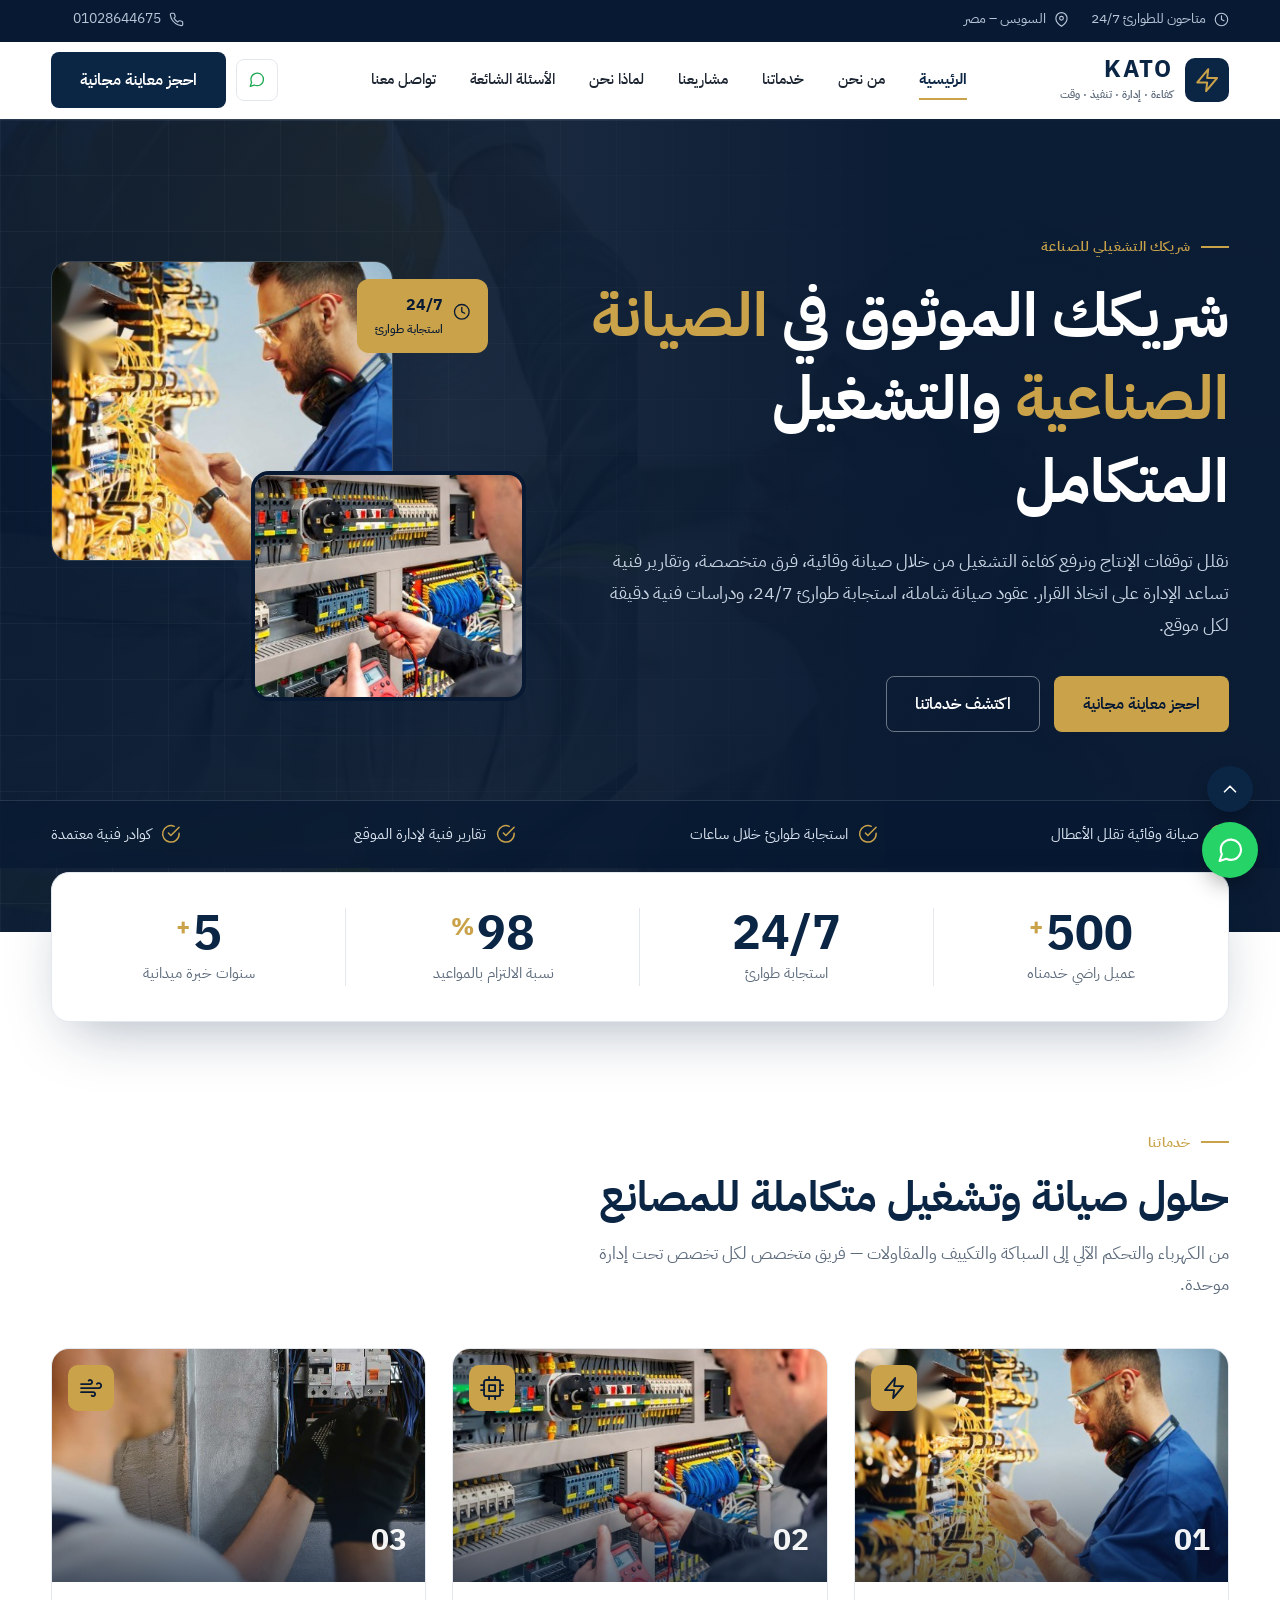
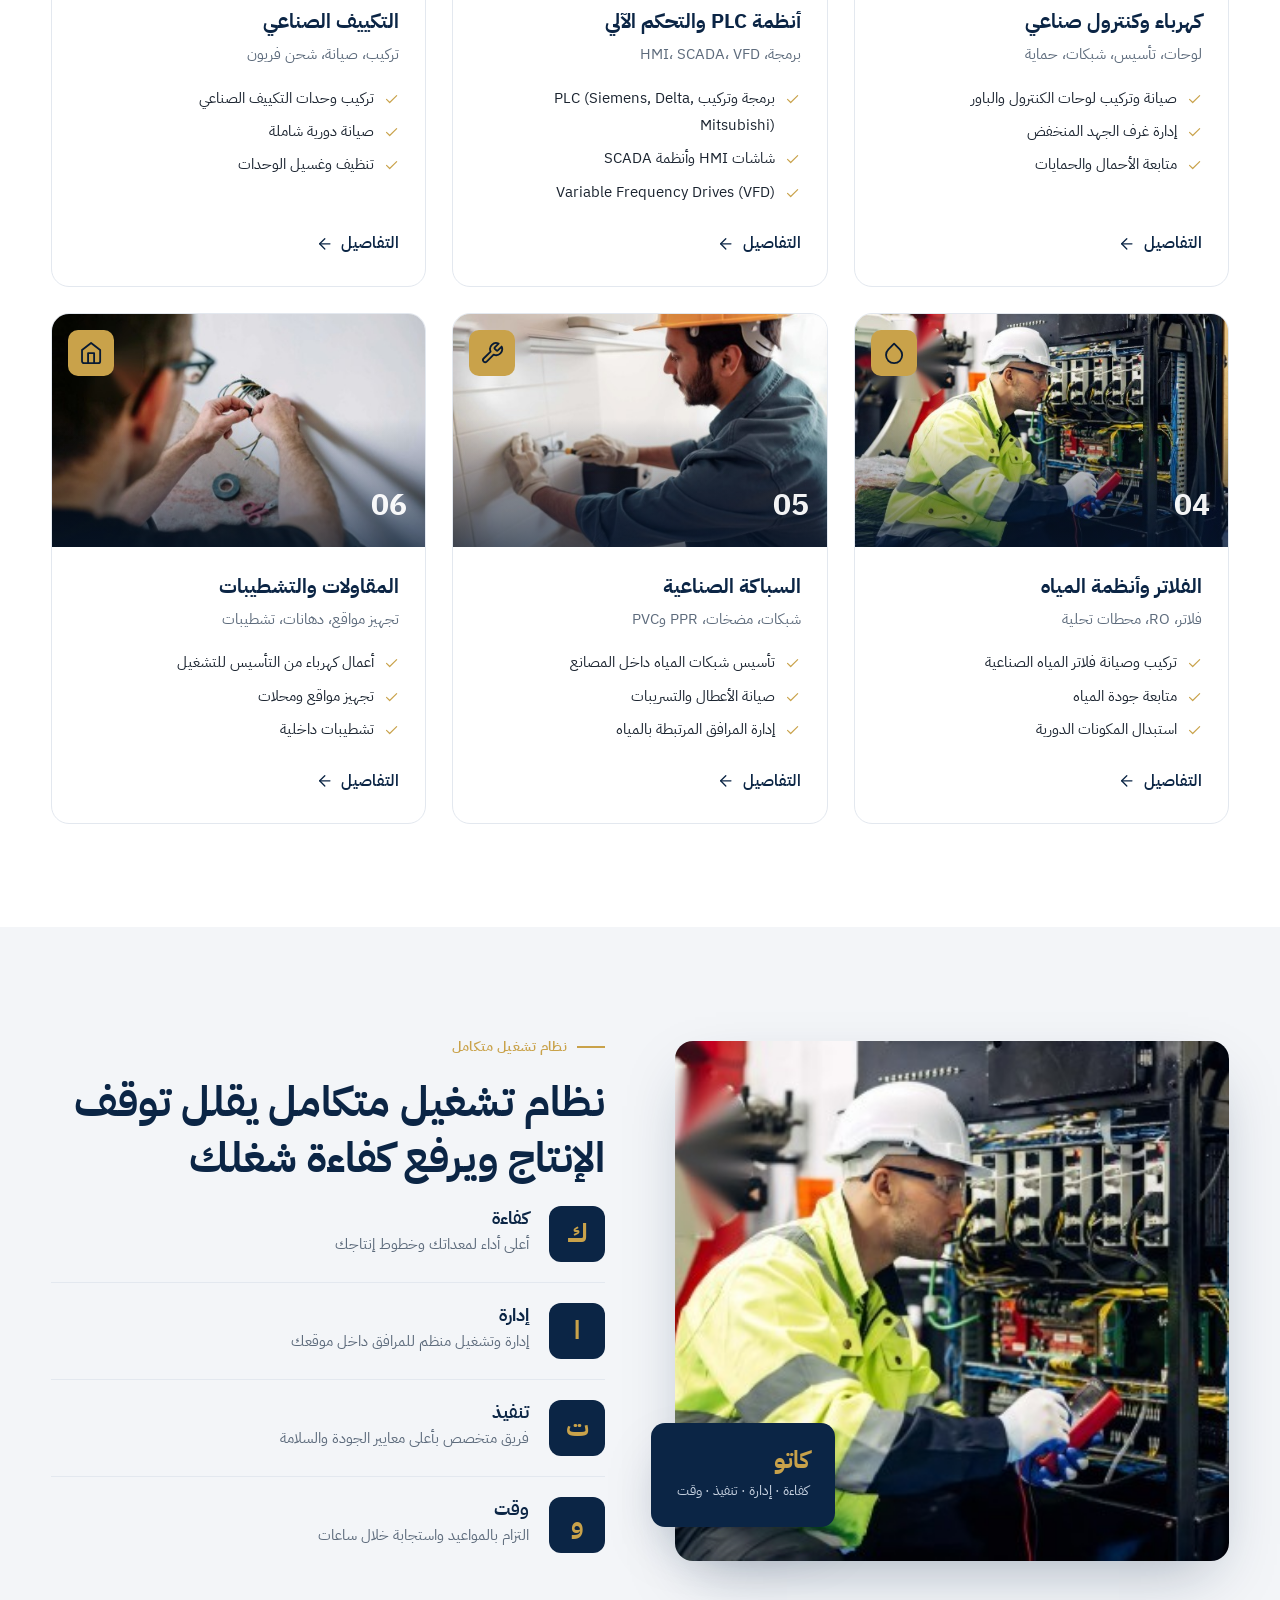
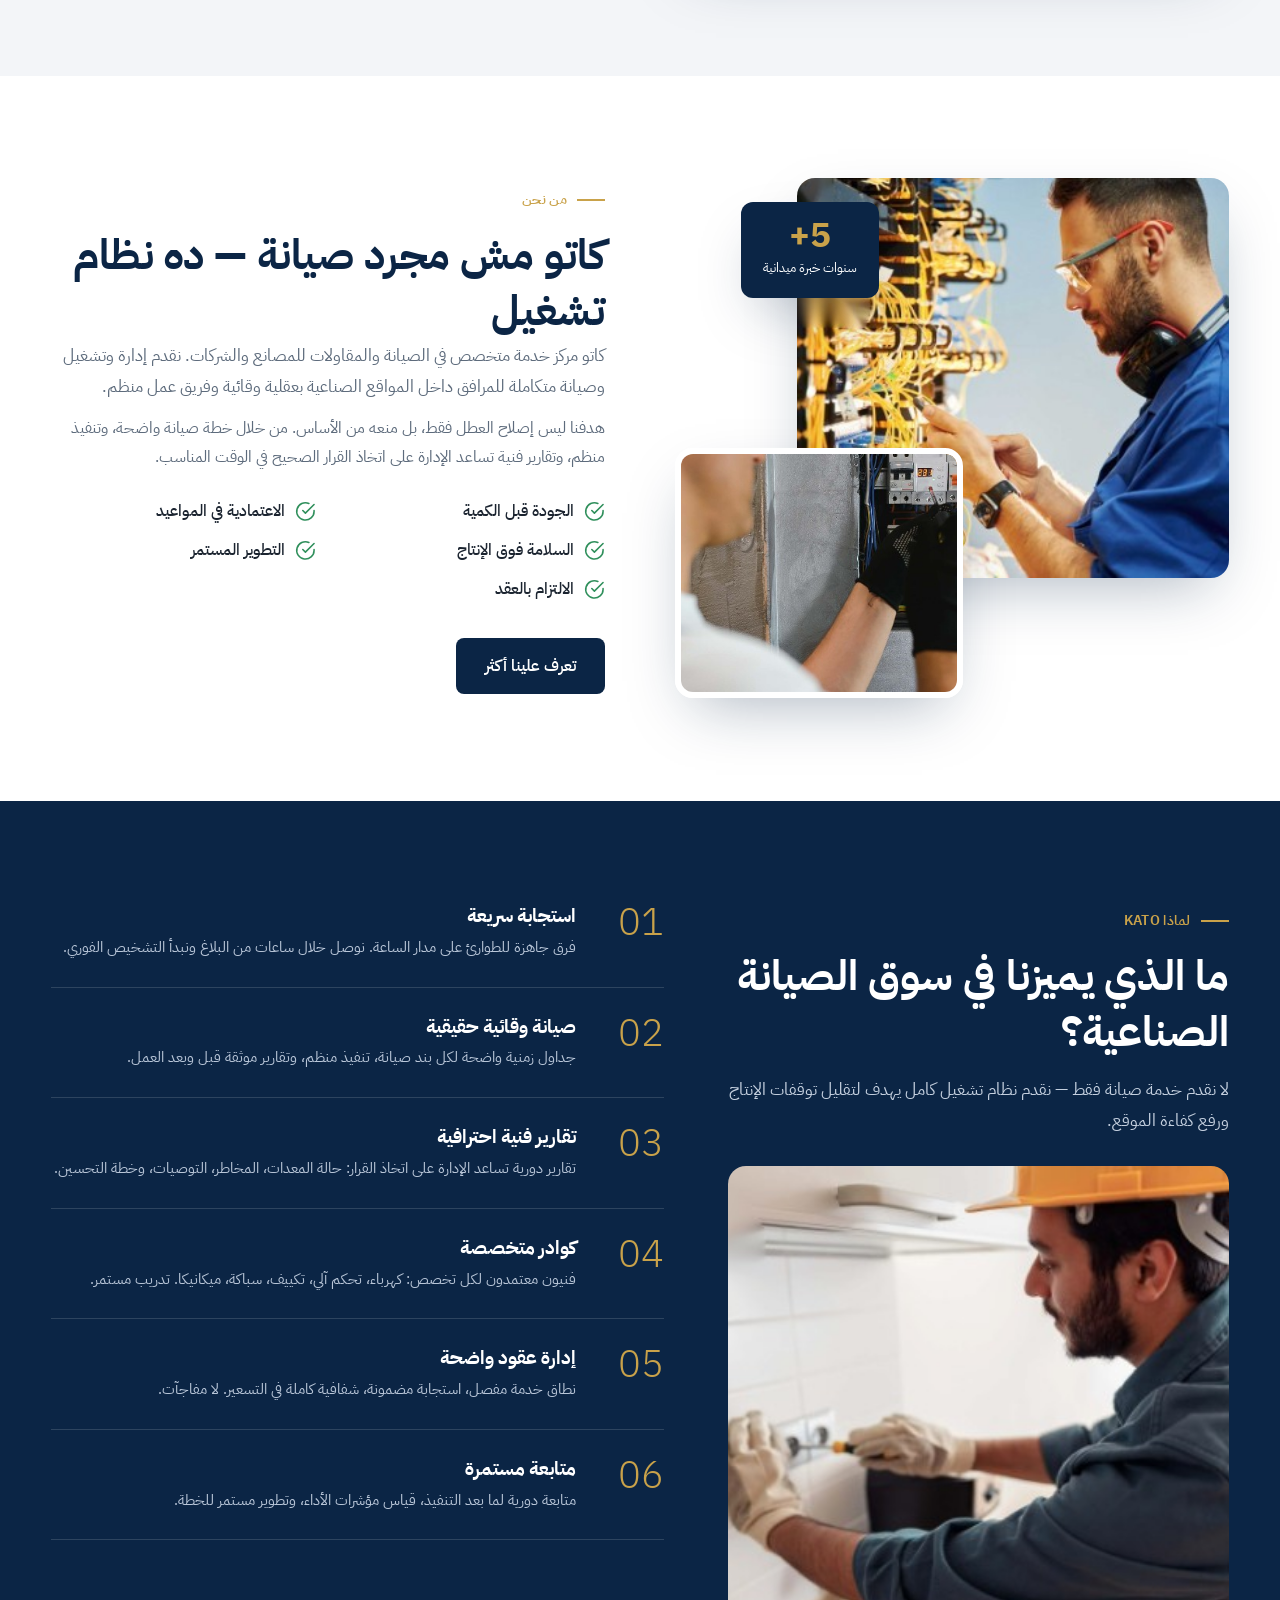
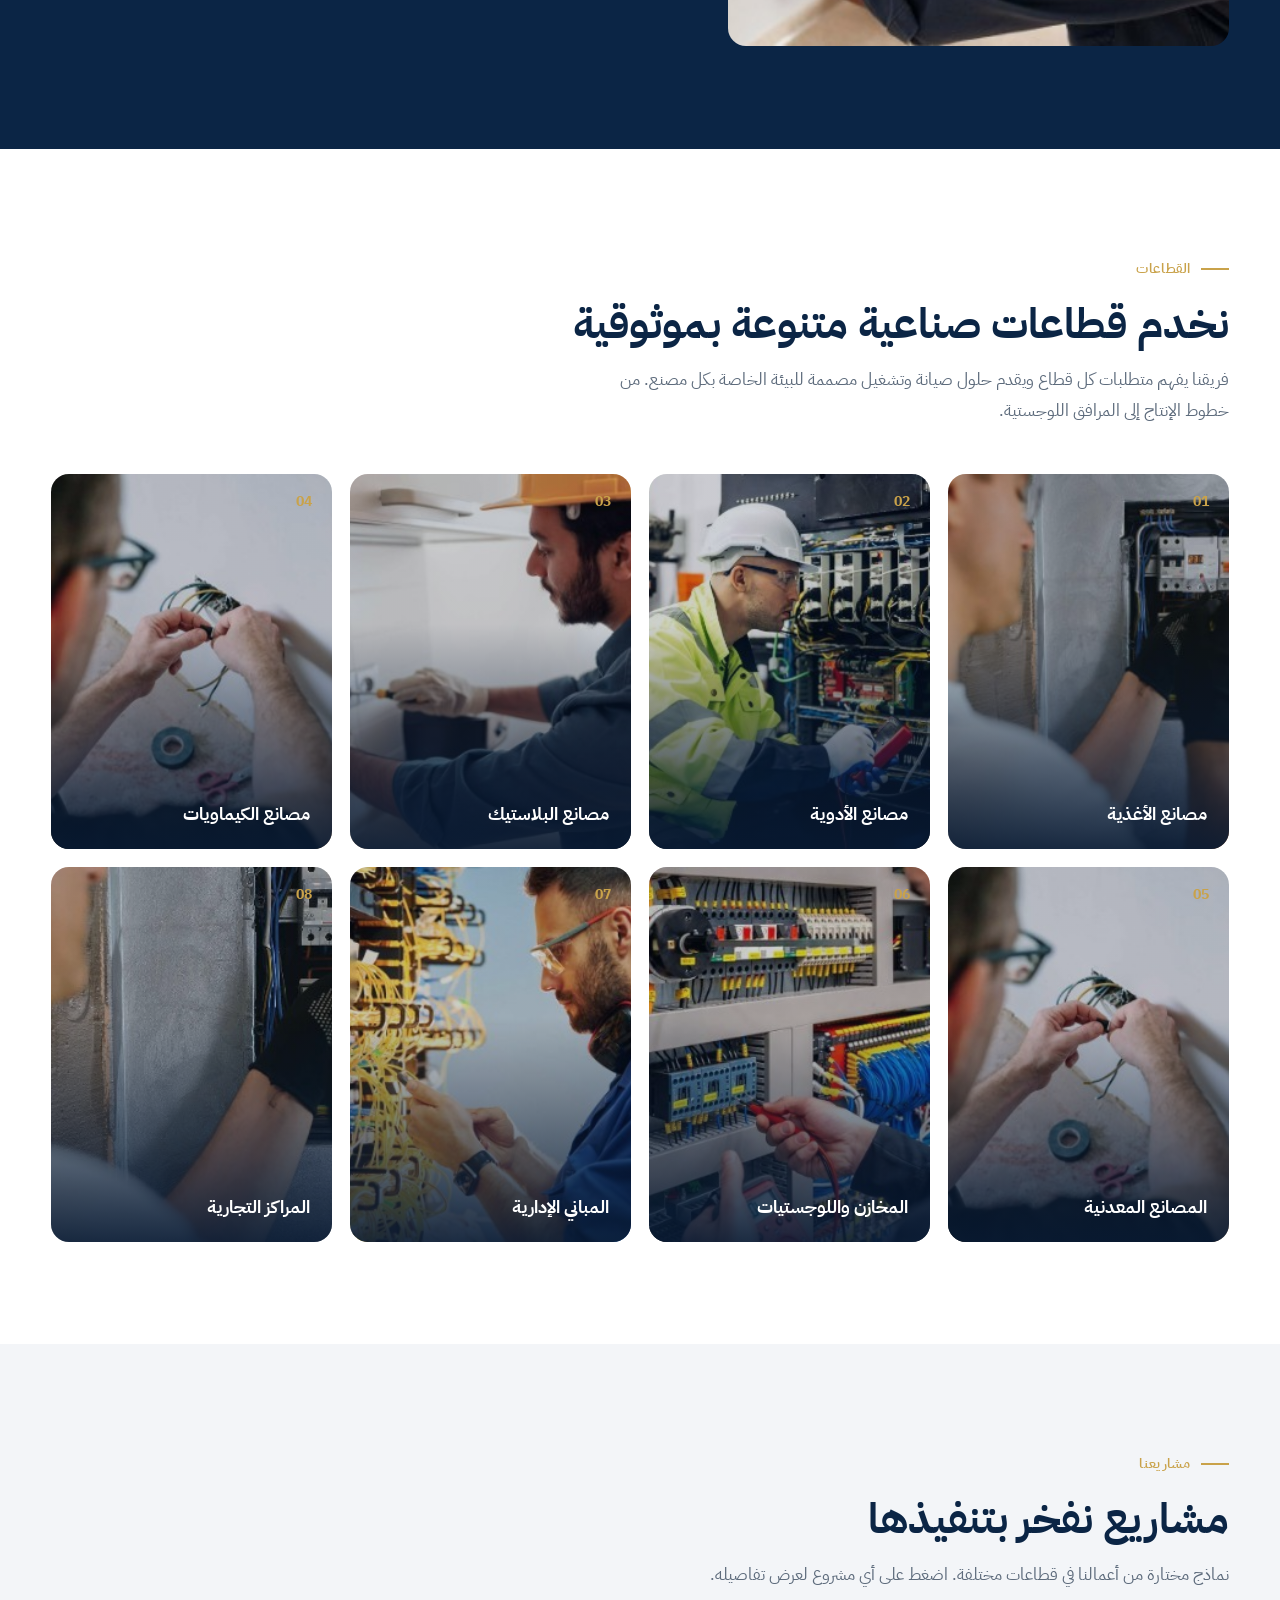
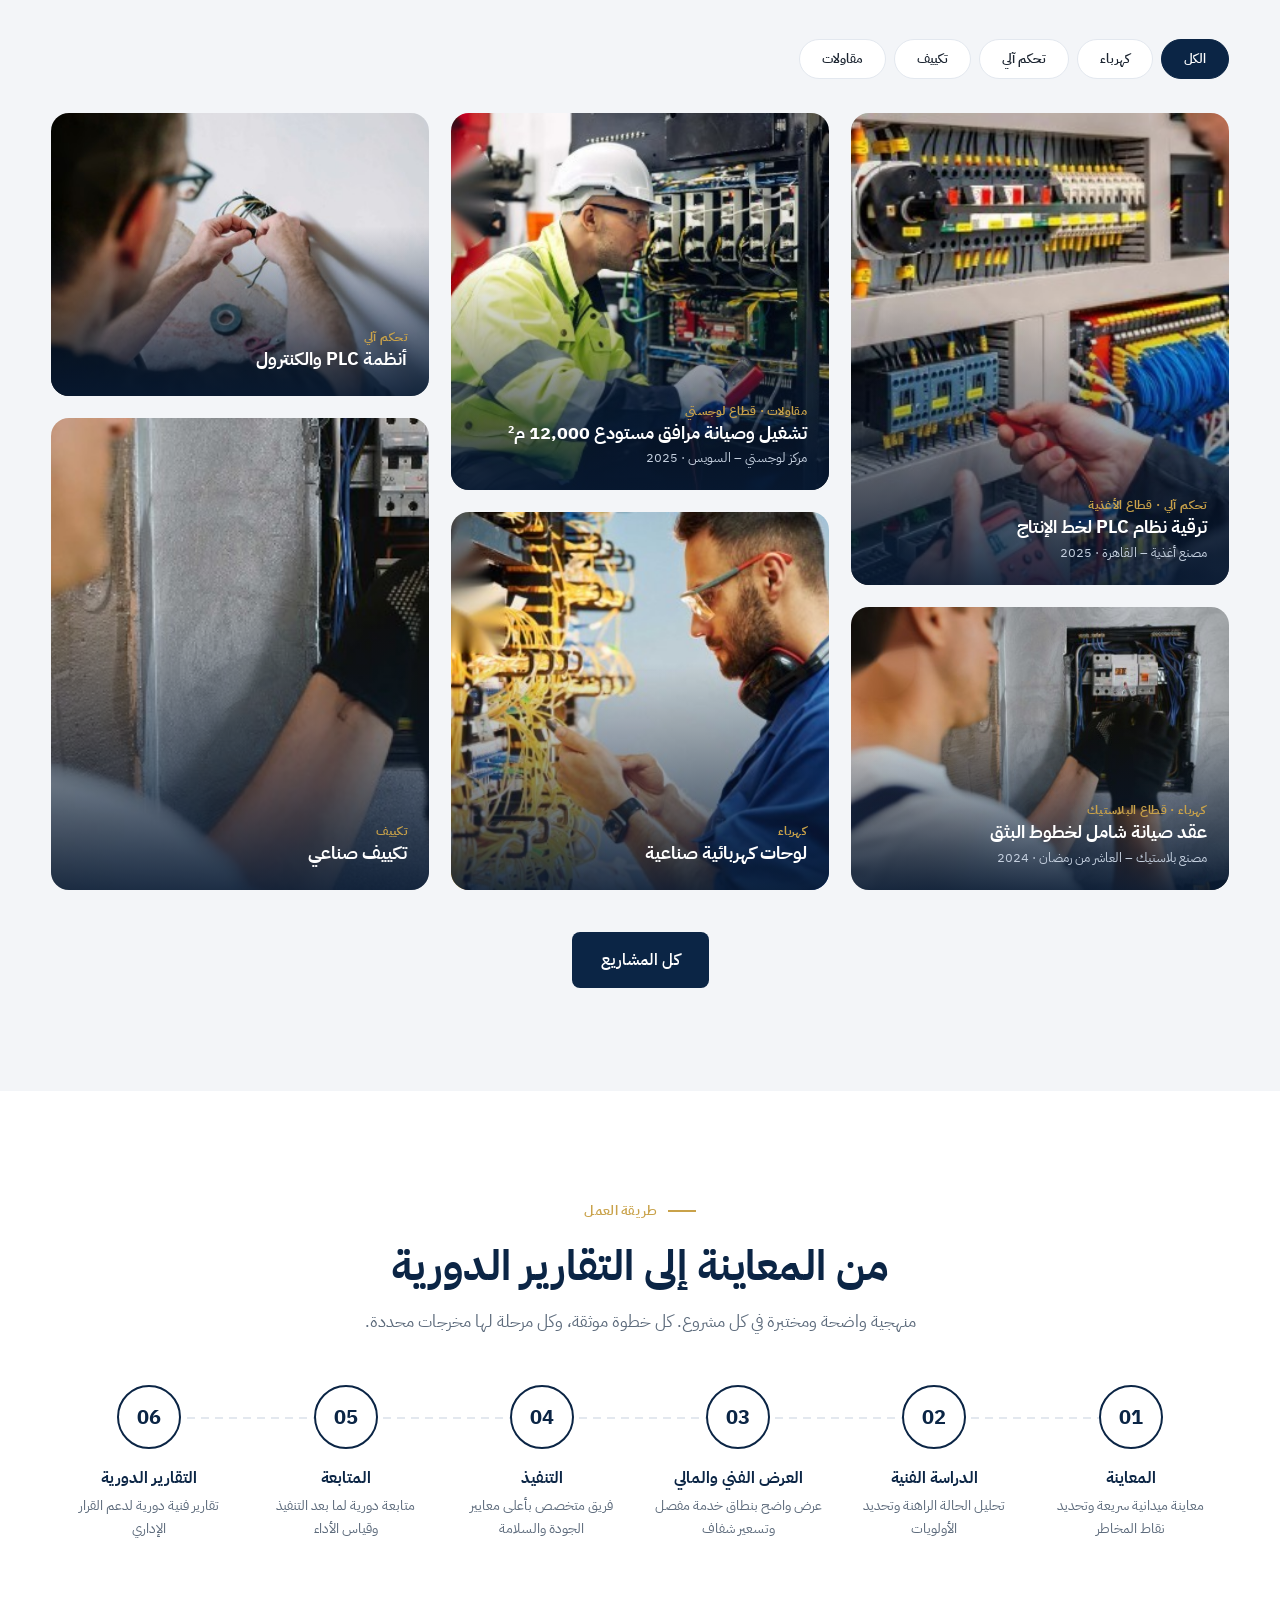
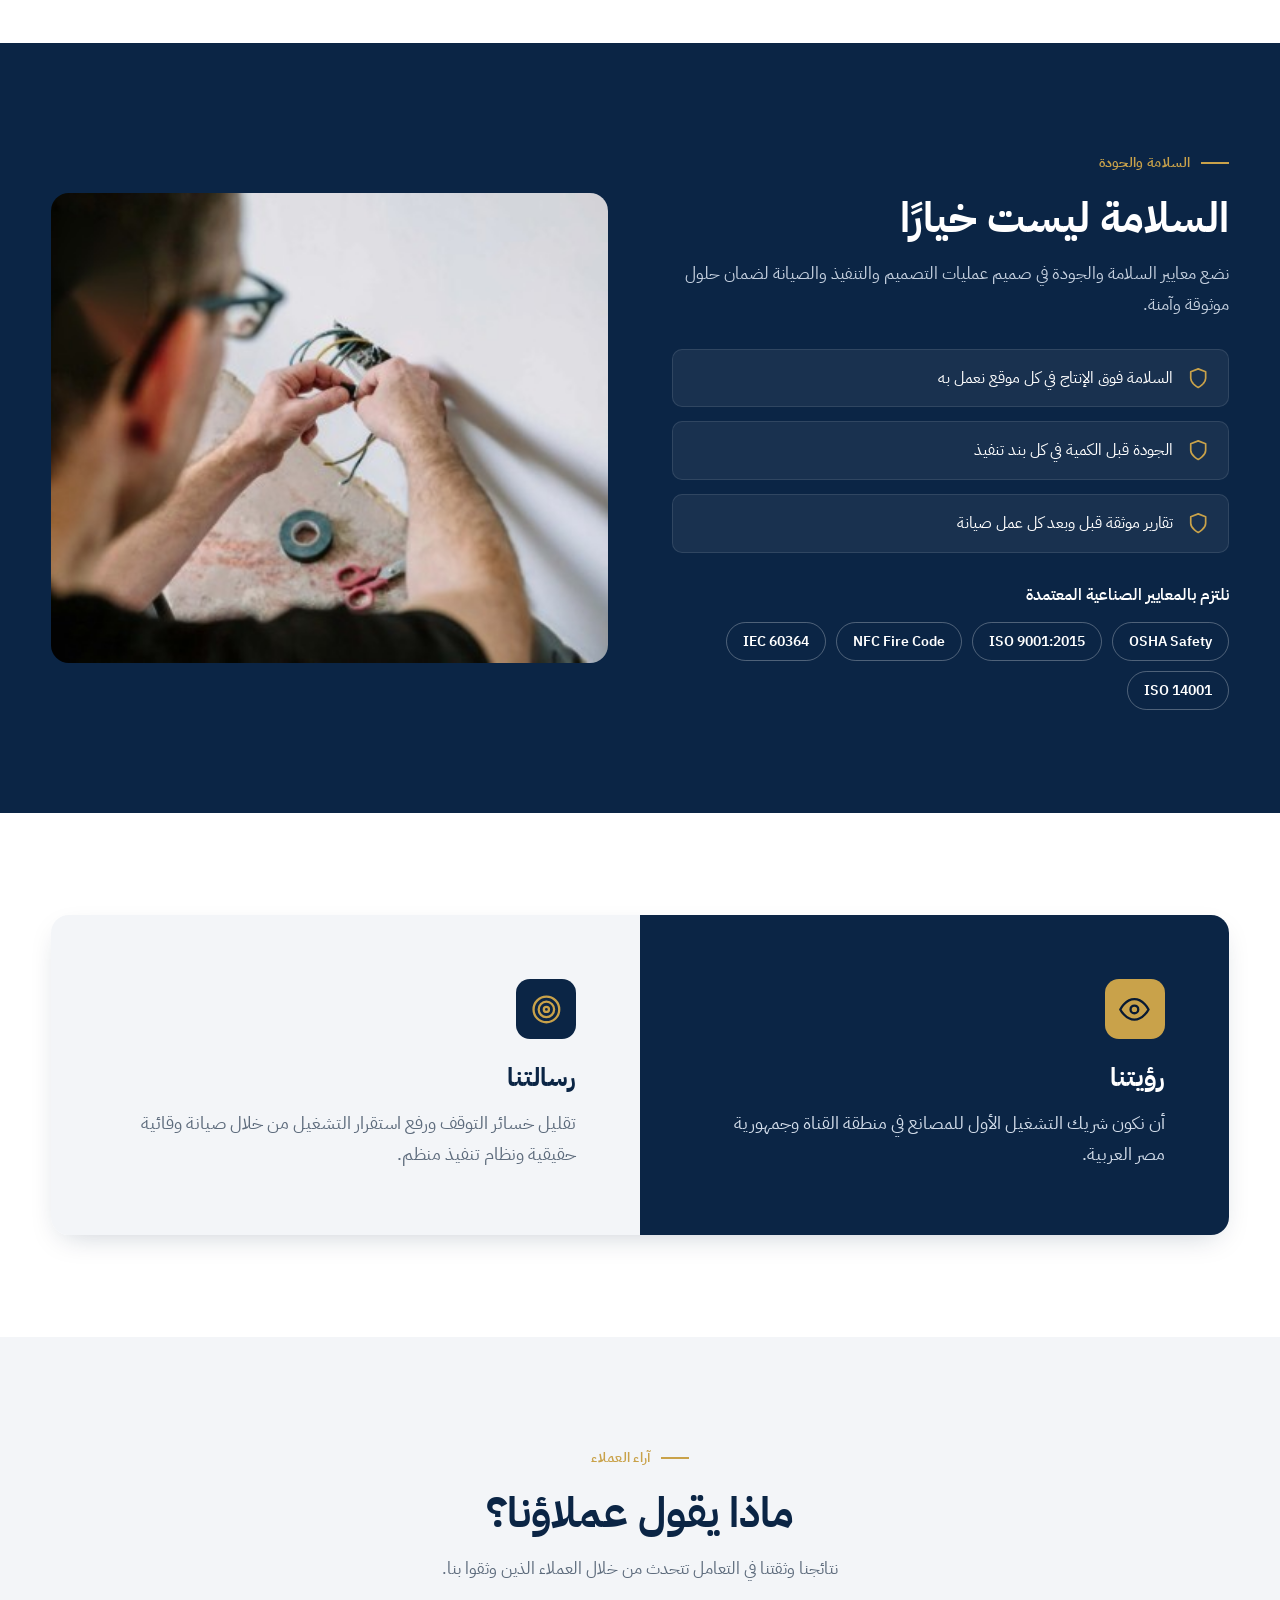
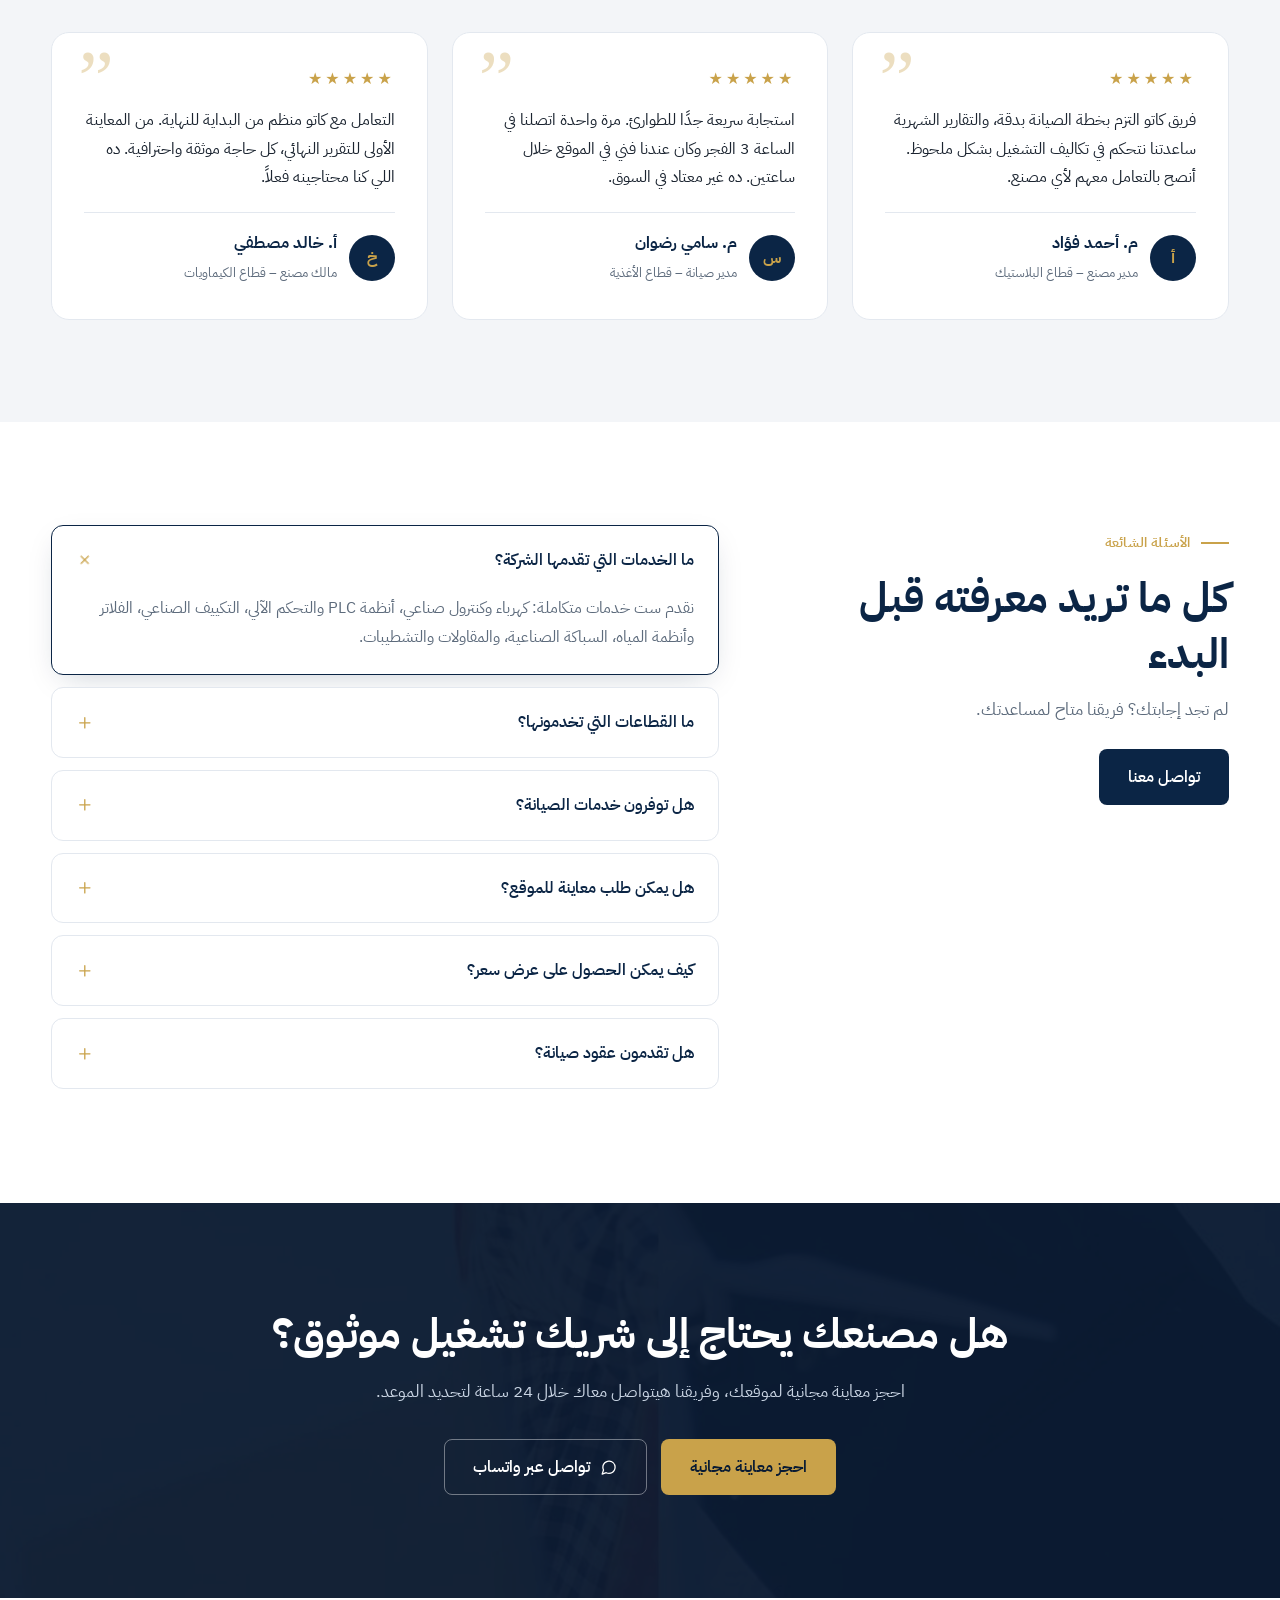
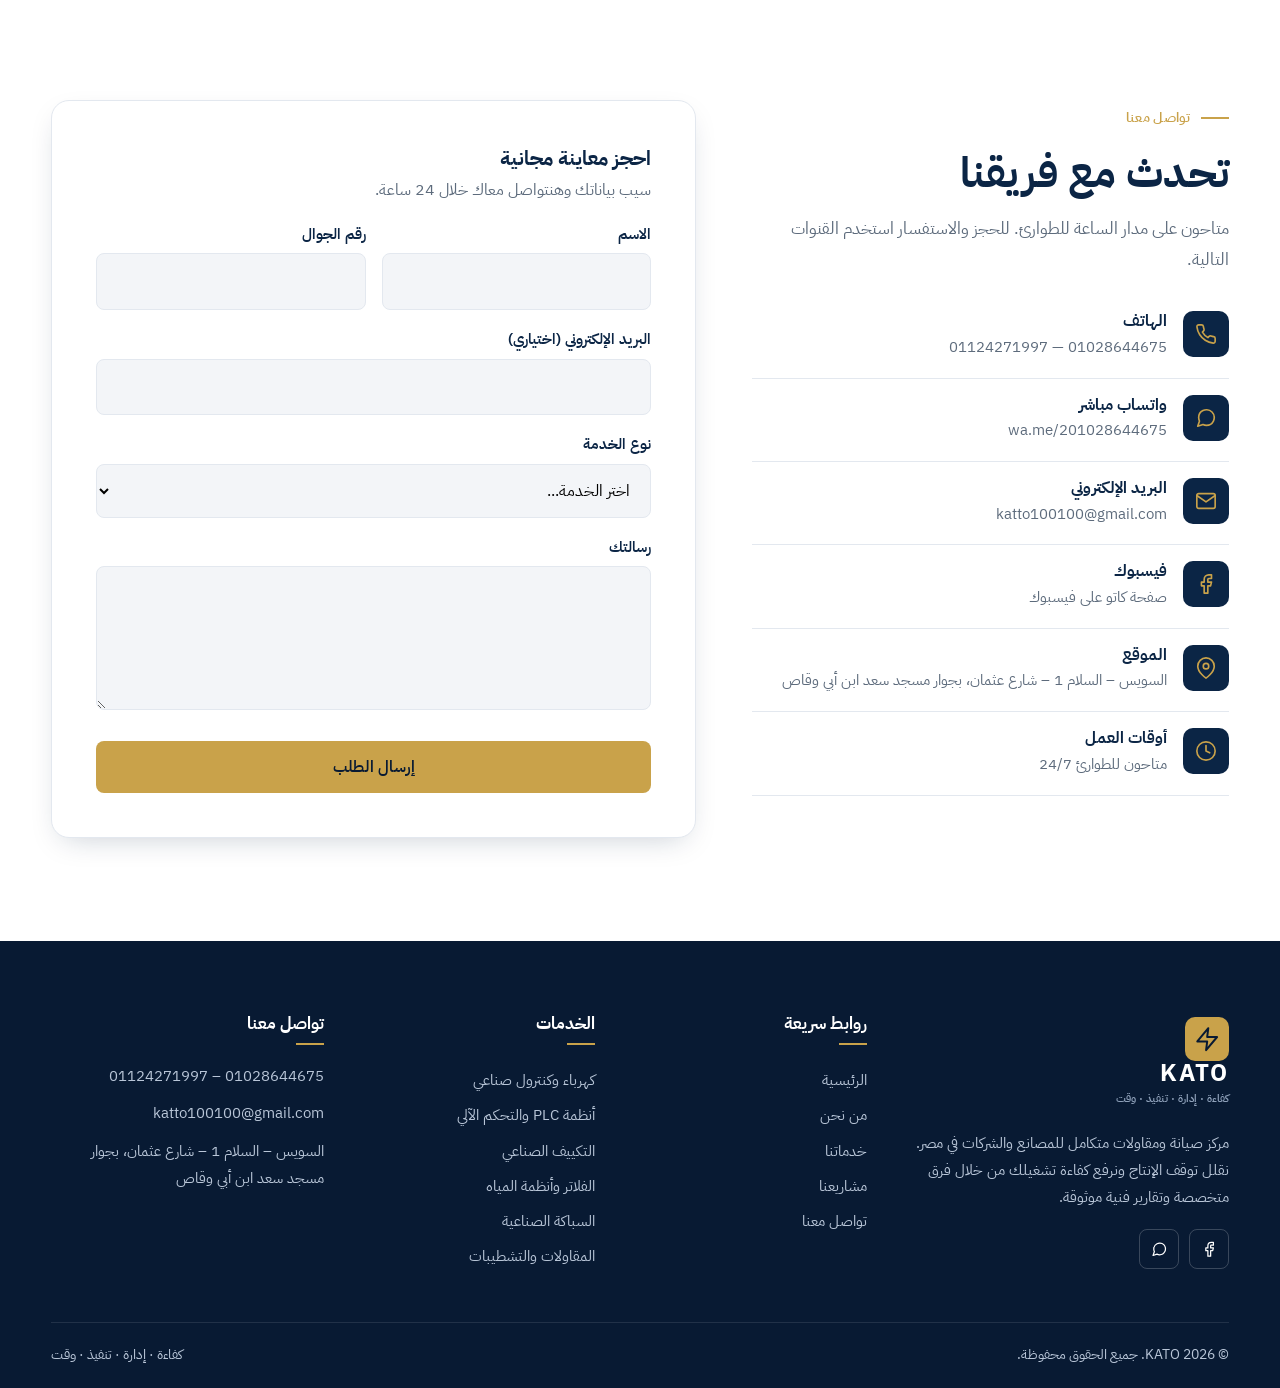
==== index.html @ 9196565a "Add files via upload" ====
<!DOCTYPE html>
<html lang="ar" dir="rtl">
<head>
<meta charset="UTF-8"><meta name="viewport" content="width=device-width,initial-scale=1">
<title>KATO – كاتو | الصيانة الصناعية والتشغيل المتكامل للمصانع في مصر</title>
<meta name="description" content="KATO – شريكك الموثوق في الصيانة الصناعية والتشغيل المتكامل للمصانع والشركات. صيانة وقائية، استجابة طوارئ 24/7، وتقارير فنية. السويس – مصر.">
<meta name="theme-color" content="#0b2545">
<meta property="og:title" content="KATO – كاتو | الصيانة الصناعية والتشغيل المتكامل للمصانع في مصر"><meta property="og:description" content="KATO – شريكك الموثوق في الصيانة الصناعية والتشغيل المتكامل للمصانع والشركات. صيانة وقائية، استجابة طوارئ 24/7، وتقارير فنية. السويس – مصر."><meta property="og:type" content="website"><meta property="og:locale" content="ar_AR">
<link rel="preconnect" href="https://fonts.googleapis.com"><link rel="preconnect" href="https://fonts.gstatic.com" crossorigin>
<link href="https://fonts.googleapis.com/css2?family=IBM+Plex+Sans+Arabic:wght@300;400;500;600;700&display=swap" rel="stylesheet">
<link rel="stylesheet" href="css/style.css">
<script type="application/ld+json">{"@context":"https://schema.org","@type":"LocalBusiness","name":"KATO – كاتو","description":"مركز صيانة ومقاولات متكامل للمصانع والشركات في مصر","telephone":"+20 1028644675","email":"katto100100@gmail.com","address":{"@type":"PostalAddress","addressLocality":"السويس","addressCountry":"EG","streetAddress":"السلام 1 – شارع عثمان"},"openingHours":"Mo-Su 00:00-23:59","sameAs":["https://www.facebook.com/profile.php?id=61578658141960"]}</script>
</head>
<body data-page="home">
<a class="skip" href="#main">تخطي إلى المحتوى</a>
<div id="site-header"></div>
<main id="main">
<section class="hero" aria-labelledby="h1">
 <div class="container">
  <div>
   <span class="eyebrow">شريكك التشغيلي للصناعة</span>
   <h1 id="h1">شريكك الموثوق في <em>الصيانة الصناعية</em> والتشغيل المتكامل</h1>
   <p class="lead">نقلل توقفات الإنتاج ونرفع كفاءة التشغيل من خلال صيانة وقائية، فرق متخصصة، وتقارير فنية تساعد الإدارة على اتخاذ القرار. عقود صيانة شاملة، استجابة طوارئ 24/7، ودراسات فنية دقيقة لكل موقع.</p>
   <div class="cta"><a class="btn btn-gold" href="contact.html">احجز معاينة مجانية</a><a class="btn btn-ghost" href="services.html">اكتشف خدماتنا</a></div>
  </div>
  <div class="hero-media" aria-hidden="true"><img class="a" src="assets/images/p-electrical.jpg" alt=""><img class="b" src="assets/images/p-cctv.jpg" alt=""><div class="hero-badge"><span data-ic="clock"></span><span>24/7<small>استجابة طوارئ</small></span></div></div>
 </div>
 <div class="trustbar"><div class="container"><ul><li data-ic="cc">صيانة وقائية تقلل الأعطال</li><li data-ic="cc">استجابة طوارئ خلال ساعات</li><li data-ic="cc">تقارير فنية لإدارة الموقع</li><li data-ic="cc">كوادر فنية معتمدة</li></ul></div></div>
</section>
<div data-render="stats"></div>
<div data-render="services"></div>
<div data-render="featured"></div>
<div data-render="about"></div>
<div data-render="why"></div>
<div data-render="industries"></div>
<div data-render="projects" data-limit="6"></div>
<div data-render="process"></div>
<div data-render="safety"></div>
<div data-render="vision"></div>
<div data-render="testimonials"></div>
<div data-render="faq"></div>
<div data-render="cta"></div>
<div data-render="contact"></div>
</main>
<div id="site-footer"></div>
<script src="js/main.js" defer></script>
</body>
</html>
---- css/style.css ----
/* ===== KATO Premium — design tokens ===== */
:root{--navy:#0b2545;--navy-2:#13315c;--navy-3:#081a33;--ink:#1b2430;--mut:#5d6b7c;--line:#e3e8ef;--soft:#f3f5f8;--white:#fff;--gold:#c9a24a;--ok:#2f8f5b;
--r:10px;--r-lg:18px;--sh:0 10px 30px -12px rgba(11,37,69,.25);--sh-lg:0 24px 60px -20px rgba(11,37,69,.35);--w:1240px;--hh:76px;
--f:'IBM Plex Sans Arabic','Tajawal',system-ui,sans-serif}
*,*::before,*::after{box-sizing:border-box;margin:0;padding:0}
html{scroll-behavior:smooth;scroll-padding-top:calc(var(--hh) + 16px)}
body{font-family:var(--f);color:var(--ink);background:var(--white);line-height:1.8;font-size:16px;-webkit-font-smoothing:antialiased;overflow-x:hidden}
img{max-width:100%;display:block}a{color:inherit;text-decoration:none}ul,ol{list-style:none}button{font-family:inherit;cursor:pointer}
:focus-visible{outline:3px solid var(--gold);outline-offset:3px}
.skip{position:absolute;inset-inline-start:12px;top:-60px;background:var(--navy);color:#fff;padding:8px 16px;border-radius:8px;z-index:200}.skip:focus{top:12px}
svg.i{width:1.1em;height:1.1em;fill:none;stroke:currentColor;stroke-width:1.8;stroke-linecap:round;stroke-linejoin:round;flex:none}
.container{width:min(var(--w),92%);margin-inline:auto}.section{padding:clamp(64px,8vw,110px) 0}.section.soft{background:var(--soft)}.section.dark{background:var(--navy);color:#fff}
h1,h2,h3,h4{line-height:1.35;font-weight:700;color:var(--navy)}.dark h1,.dark h2,.dark h3,.dark h4{color:#fff}
h2{font-size:clamp(1.7rem,3.4vw,2.6rem)}h3{font-size:1.25rem}
.eyebrow{display:inline-flex;align-items:center;gap:10px;font-size:.9rem;font-weight:600;color:var(--gold);margin-bottom:14px;letter-spacing:.3px}.eyebrow::before{content:"";width:28px;height:2px;background:var(--gold)}
.lead{color:var(--mut);font-size:1.08rem;max-width:640px}.dark .lead{color:#c5d0df}
.sec-head{display:flex;justify-content:space-between;align-items:flex-end;gap:30px;margin-bottom:48px;flex-wrap:wrap}.sec-head .lead{margin-top:12px}.sec-head.center{flex-direction:column;align-items:center;text-align:center}
/* buttons */
.btn{display:inline-flex;align-items:center;justify-content:center;gap:10px;padding:13px 28px;border-radius:8px;font-weight:600;font-size:.98rem;border:1.5px solid transparent;transition:.3s;white-space:nowrap}
.btn-gold{background:var(--gold);color:var(--navy-3)}.btn-gold:hover{background:#d7b25c;transform:translateY(-2px);box-shadow:0 10px 24px -10px rgba(201,162,74,.8)}
.btn-navy{background:var(--navy);color:#fff}.btn-navy:hover{background:var(--navy-2);transform:translateY(-2px)}
.btn-ghost{border-color:rgba(255,255,255,.4);color:#fff}.btn-ghost:hover{background:#fff;color:var(--navy)}
.btn-line{border-color:var(--line);color:var(--navy)}.btn-line:hover{border-color:var(--navy);background:var(--navy);color:#fff}
.link{display:inline-flex;align-items:center;gap:8px;font-weight:600;color:var(--navy);transition:.3s}.link:hover{gap:14px;color:var(--gold)}
/* header */
.topstrip{background:var(--navy-3);color:#b9c6d8;font-size:.85rem}.topstrip .container{display:flex;justify-content:space-between;gap:16px;padding-block:7px;flex-wrap:wrap}.topstrip span{display:inline-flex;gap:8px;align-items:center;margin-inline-end:22px}
.header{position:sticky;top:0;z-index:100;background:rgba(255,255,255,.96);backdrop-filter:blur(8px);border-bottom:1px solid transparent;transition:.35s}.header .container{display:flex;align-items:center;justify-content:space-between;height:var(--hh);transition:.35s}
.header.scrolled{box-shadow:0 8px 30px -12px rgba(11,37,69,.28);border-color:var(--line)}.header.scrolled .container{height:62px}
.logo{display:flex;align-items:center;gap:12px}.logo .mk{width:44px;height:44px;border-radius:10px;background:var(--navy);color:var(--gold);display:grid;place-items:center;font-size:24px}.logo b{display:block;font-size:1.5rem;letter-spacing:2px;color:var(--navy);line-height:1}.logo small{display:block;font-size:.66rem;color:var(--mut);font-weight:600;margin-top:4px}
.nav{display:flex;gap:6px}.nav a{padding:8px 14px;border-radius:8px;font-weight:500;font-size:.95rem;color:var(--ink);position:relative;transition:.25s}.nav a:hover{color:var(--navy);background:var(--soft)}.nav a.active{color:var(--navy);font-weight:700}.nav a.active::after{content:"";position:absolute;inset-inline:14px;bottom:2px;height:2px;background:var(--gold)}
.hact{display:flex;gap:10px;align-items:center}.wa-btn{width:42px;height:42px;border-radius:8px;border:1.5px solid var(--line);display:grid;place-items:center;color:#1da851;transition:.3s}.wa-btn:hover{background:#25d366;color:#fff;border-color:#25d366}
.burger{display:none;width:44px;height:44px;border:1.5px solid var(--line);border-radius:8px;background:none;color:var(--navy);font-size:22px}
/* hero */
.hero{position:relative;background:var(--navy-3) url(../assets/images/banner1.jpg) center/cover;color:#fff;overflow:hidden}
.hero::before{content:"";position:absolute;inset:0;background:linear-gradient(270deg,rgba(8,26,51,.97) 30%,rgba(8,26,51,.78) 65%,rgba(8,26,51,.9));}
.hero::after{content:"";position:absolute;inset:0;background-image:linear-gradient(rgba(255,255,255,.04) 1px,transparent 1px),linear-gradient(90deg,rgba(255,255,255,.04) 1px,transparent 1px);background-size:56px 56px;mask:linear-gradient(90deg,#000,transparent 80%);-webkit-mask:linear-gradient(90deg,#000,transparent 80%)}
.hero>.container{position:relative;z-index:2;display:grid;grid-template-columns:1.15fr .85fr;gap:60px;align-items:center;padding-block:clamp(70px,9vw,110px) 200px}
.hero h1{color:#fff;font-size:clamp(2.1rem,4.8vw,3.9rem);font-weight:700;margin-bottom:22px}.hero h1 em{font-style:normal;color:var(--gold)}
.hero p.lead{color:#c9d4e3;margin-bottom:34px;font-size:1.12rem}.hero .cta{display:flex;gap:14px;flex-wrap:wrap}
.hero-media{position:relative;height:440px}.hero-media img{position:absolute;border-radius:var(--r-lg);object-fit:cover;box-shadow:var(--sh-lg);border:1px solid rgba(255,255,255,.15)}
.hero-media .a{width:72%;height:300px;inset-inline-end:0;top:0}.hero-media .b{width:58%;height:230px;inset-inline-start:0;bottom:0;border:4px solid var(--navy-3)}
.hero-badge{position:absolute;inset-inline-start:8%;top:18px;background:var(--gold);color:var(--navy-3);border-radius:12px;padding:12px 18px;font-weight:700;display:flex;gap:10px;align-items:center;box-shadow:var(--sh-lg);z-index:3}.hero-badge small{display:block;font-weight:500;font-size:.75rem}
.trustbar{position:absolute;inset-inline:0;bottom:64px;z-index:3;border-top:1px solid rgba(255,255,255,.12);background:rgba(8,26,51,.72);backdrop-filter:blur(6px)}
.trustbar ul{display:flex;justify-content:space-between;gap:20px;padding-block:20px;flex-wrap:wrap}.trustbar li{display:flex;gap:10px;align-items:center;font-size:.95rem;color:#dbe4f0}.trustbar li svg{color:var(--gold);width:1.3em;height:1.3em}
/* stats */
.stats{margin-top:-60px;position:relative;z-index:5}.stats-grid{display:grid;grid-template-columns:repeat(4,1fr);background:#fff;border-radius:var(--r-lg);box-shadow:var(--sh-lg);border:1px solid var(--line)}
.stat{padding:34px 28px;text-align:center;position:relative}.stat+.stat::before{content:"";position:absolute;inset-inline-start:0;top:24%;bottom:24%;width:1px;background:var(--line)}
.stat b{display:flex;justify-content:center;align-items:flex-start;gap:3px;font-size:clamp(2rem,4vw,3rem);line-height:1.1;color:var(--navy);font-weight:700}.stat b sup{font-size:.5em;color:var(--gold);margin-top:.3em}.stat>span{display:block;color:var(--mut);font-size:.95rem}
/* services cards */
.svc-grid{display:grid;grid-template-columns:repeat(3,1fr);gap:26px}
.svc{background:#fff;border:1px solid var(--line);border-radius:var(--r-lg);overflow:hidden;display:flex;flex-direction:column;transition:.4s}.svc:hover{transform:translateY(-8px);box-shadow:var(--sh-lg);border-color:transparent}
.svc .ph{position:relative;aspect-ratio:16/10;overflow:hidden}.svc .ph img{width:100%;height:100%;object-fit:cover;transition:.7s}.svc:hover .ph img{transform:scale(1.08)}
.svc .ph::after{content:"";position:absolute;inset:0;background:linear-gradient(0deg,rgba(8,26,51,.65),transparent 55%)}.svc .num{position:absolute;z-index:2;inset-inline-start:18px;bottom:14px;color:#fff;font-size:1.9rem;font-weight:700;opacity:.95}.svc .ico{position:absolute;z-index:2;inset-inline-end:16px;top:16px;width:46px;height:46px;border-radius:10px;background:var(--gold);color:var(--navy-3);display:grid;place-items:center;font-size:22px}
.svc .bd{padding:26px 26px 28px;display:flex;flex-direction:column;flex:1}.svc h3{margin-bottom:6px}.svc .sh{color:var(--mut);font-size:.92rem;margin-bottom:14px}.svc ul{margin-bottom:20px}.svc li{display:flex;gap:10px;padding:3px 0;font-size:.95rem}.svc li svg{color:var(--gold);margin-top:6px;width:1em}.svc .link{margin-top:auto}
/* featured */
.feat{display:grid;grid-template-columns:1fr 1fr;gap:70px;align-items:center}.feat .img{position:relative}.feat .img>img{width:100%;height:520px;object-fit:cover;border-radius:var(--r-lg);box-shadow:var(--sh-lg)}
.feat .float{position:absolute;inset-inline-end:-24px;bottom:34px;background:var(--navy);color:#fff;border-radius:14px;padding:22px 26px;box-shadow:var(--sh-lg);max-width:260px}.float b{font-size:1.5rem;color:var(--gold);display:block;line-height:1.3}.float span{font-size:.9rem;color:#c5d0df}
.steps-v li{display:flex;gap:20px;padding:20px 0;border-bottom:1px solid var(--line);position:relative}.steps-v li:last-child{border:0}.steps-v .k{width:56px;height:56px;border-radius:12px;background:var(--navy);color:var(--gold);display:grid;place-items:center;font-size:1.6rem;font-weight:700;flex:none}.steps-v h4{font-size:1.15rem}.steps-v p{color:var(--mut);font-size:.95rem}
/* about */
.about{display:grid;grid-template-columns:1fr 1fr;gap:70px;align-items:center}.about .imgs{position:relative;height:520px}.about .imgs img{position:absolute;object-fit:cover;border-radius:var(--r-lg);box-shadow:var(--sh-lg)}.about .i1{width:78%;height:400px;inset-inline-start:0;top:0}.about .i2{width:52%;height:250px;inset-inline-end:0;bottom:0;border:6px solid #fff}
.about .exp{position:absolute;inset-inline-end:12%;top:24px;background:var(--navy);color:#fff;padding:16px 22px;border-radius:12px;text-align:center;z-index:2;box-shadow:var(--sh-lg)}.exp b{display:block;font-size:2.2rem;color:var(--gold);line-height:1}
.checks{display:grid;grid-template-columns:1fr 1fr;gap:10px 24px;margin:26px 0 34px}.checks li{display:flex;gap:10px;align-items:center;font-weight:500}.checks svg{color:var(--ok);width:1.3em;height:1.3em}.about p+p{margin-top:12px;color:var(--mut)}.about .lead{margin-bottom:12px}
/* why */
.why{display:grid;grid-template-columns:.9fr 1.1fr;gap:64px;align-items:start}.why .sticky{position:sticky;top:110px}.why .sticky img{width:100%;height:480px;object-fit:cover;border-radius:var(--r-lg);margin-top:30px}
.why-list li{display:grid;grid-template-columns:70px 1fr;gap:18px;padding:26px 0;border-bottom:1px solid rgba(255,255,255,.14)}.why-list li:first-child{padding-top:0}.why-list b{font-size:2.4rem;color:var(--gold);font-weight:300;line-height:1}.why-list h4{font-size:1.2rem;margin-bottom:4px}.why-list p{color:#b9c6d8;font-size:.96rem}
/* industries */
.ind-grid{display:grid;grid-template-columns:repeat(4,1fr);gap:18px}.ind{position:relative;border-radius:var(--r-lg);overflow:hidden;aspect-ratio:3/4;color:#fff;isolation:isolate}.ind img{position:absolute;inset:0;width:100%;height:100%;object-fit:cover;z-index:-2;transition:.7s}.ind::before{content:"";position:absolute;inset:0;z-index:-1;background:linear-gradient(0deg,rgba(8,26,51,.92),rgba(8,26,51,.2) 60%);transition:.4s}
.ind:hover img{transform:scale(1.1)}.ind:hover::before{background:linear-gradient(0deg,rgba(11,37,69,.97),rgba(11,37,69,.7))}.ind .in{position:absolute;inset-inline:0;bottom:0;padding:22px}.ind h3{color:#fff;font-size:1.15rem}.ind p{font-size:.88rem;color:#d3ddea;max-height:0;opacity:0;overflow:hidden;transition:.5s}.ind:hover p,.ind:focus-within p{max-height:120px;opacity:1;margin-top:8px}.ind .n{position:absolute;inset-inline-start:20px;top:16px;font-size:.85rem;color:var(--gold);font-weight:700}
/* projects */
.filters{display:flex;gap:8px;flex-wrap:wrap;margin-bottom:34px}.filters button{padding:9px 22px;border-radius:30px;border:1.5px solid var(--line);background:#fff;font-weight:600;color:var(--ink);transition:.25s}.filters button:hover{border-color:var(--navy)}.filters button.on{background:var(--navy);color:#fff;border-color:var(--navy)}
.masonry{columns:3;column-gap:22px}.pj{break-inside:avoid;margin-bottom:22px;position:relative;border-radius:var(--r-lg);overflow:hidden;cursor:pointer;background:var(--navy);display:block;width:100%;border:0;text-align:start;color:#fff}.pj img{width:100%;object-fit:cover;transition:.7s}.pj.t1 img{aspect-ratio:4/5}.pj.t2 img{aspect-ratio:1/1}.pj.t3 img{aspect-ratio:4/3}.pj:hover img{transform:scale(1.06);opacity:.5}
.pj .ov{position:absolute;inset:0;padding:22px;display:flex;flex-direction:column;justify-content:flex-end;background:linear-gradient(0deg,rgba(8,26,51,.9),transparent 60%)}.pj .tp{font-size:.78rem;color:var(--gold);font-weight:700;letter-spacing:.3px}.pj h3{color:#fff;font-size:1.1rem;margin:2px 0}.pj small{color:#c5d0df;font-size:.84rem}.pj .pl{position:absolute;inset-inline-end:16px;top:16px;width:40px;height:40px;border-radius:50%;background:var(--gold);color:var(--navy-3);display:grid;place-items:center;opacity:0;transform:scale(.6);transition:.35s}.pj:hover .pl{opacity:1;transform:none}
.modal{position:fixed;inset:0;z-index:300;display:grid;place-items:center;padding:20px;background:rgba(8,26,51,.78);backdrop-filter:blur(4px)}.modal[hidden]{display:none}.mbox{background:#fff;border-radius:var(--r-lg);width:min(880px,100%);max-height:92vh;overflow:auto;display:grid;grid-template-columns:1fr 1fr;position:relative}.mbox img{width:100%;height:100%;min-height:340px;object-fit:cover}.mbox .mb{padding:38px 34px}.mbox .x{position:absolute;inset-inline-start:12px;top:12px;width:38px;height:38px;border-radius:50%;background:#fff;border:0;font-size:22px;color:var(--navy);z-index:2;box-shadow:var(--sh)}
.mbox dl{display:grid;grid-template-columns:auto 1fr;gap:6px 14px;margin:14px 0;font-size:.92rem}.mbox dt{color:var(--mut)}.mbox dd{font-weight:600}.res-pill{display:inline-flex;align-items:baseline;gap:10px;background:var(--soft);border-inline-start:3px solid var(--gold);padding:10px 16px;border-radius:8px;margin:12px 0 20px}.res-pill b{font-size:1.8rem;color:var(--navy);line-height:1}
/* process */
.proc{display:grid;grid-template-columns:repeat(6,1fr);gap:0;position:relative}.proc::before{content:"";position:absolute;top:32px;inset-inline:8%;height:2px;background:repeating-linear-gradient(90deg,var(--line) 0 8px,transparent 8px 14px)}
.pstep{text-align:center;padding:0 12px;position:relative}.pstep .c{width:64px;height:64px;border-radius:50%;background:#fff;border:2px solid var(--navy);color:var(--navy);display:grid;place-items:center;margin:0 auto 18px;font-weight:700;font-size:1.25rem;position:relative;z-index:1;transition:.35s}.pstep:hover .c{background:var(--navy);color:var(--gold);transform:translateY(-4px)}.pstep h4{font-size:1.02rem;margin-bottom:6px}.pstep p{font-size:.88rem;color:var(--mut);line-height:1.6}
/* safety */
.safety{display:grid;grid-template-columns:1fr 1fr;gap:64px;align-items:center}.safety .img{position:relative}.safety .img img{width:100%;height:470px;object-fit:cover;border-radius:var(--r-lg)}.safety .img::after{content:"";position:absolute;inset:-14px auto auto -14px;width:44%;height:44%;border:2px solid var(--gold);border-radius:var(--r-lg);z-index:-1}
.slist{display:grid;gap:14px;margin:28px 0}.slist li{display:flex;gap:14px;align-items:flex-start;padding:14px 18px;background:rgba(255,255,255,.06);border:1px solid rgba(255,255,255,.1);border-radius:10px}.slist svg{color:var(--gold);width:1.4em;height:1.4em;margin-top:3px}.badges{display:flex;flex-wrap:wrap;gap:10px}.badges span{padding:6px 16px;border:1px solid rgba(255,255,255,.28);border-radius:30px;font-size:.88rem;font-weight:600}
/* vision */
.vm{display:grid;grid-template-columns:1fr 1fr;border-radius:var(--r-lg);overflow:hidden;box-shadow:var(--sh)}.vm>div{padding:clamp(34px,5vw,64px)}.vm .v{background:var(--navy);color:#fff}.vm .m{background:var(--soft)}.vm .ic{width:60px;height:60px;border-radius:14px;display:grid;place-items:center;font-size:28px;margin-bottom:22px;background:var(--gold);color:var(--navy-3)}.vm .m .ic{background:var(--navy);color:var(--gold)}.vm h3{font-size:1.6rem;margin-bottom:12px}.vm .v h3{color:#fff}.vm p{font-size:1.1rem;color:var(--mut)}.vm .v p{color:#d3ddea}
/* testimonials */
.tes-grid{display:grid;grid-template-columns:repeat(3,1fr);gap:24px}.tes{background:#fff;border:1px solid var(--line);border-radius:var(--r-lg);padding:32px;position:relative;transition:.35s}.tes:hover{box-shadow:var(--sh);transform:translateY(-4px)}.tes::before{content:"”";position:absolute;inset-inline-end:26px;top:6px;font-size:5rem;line-height:1;color:var(--gold);opacity:.35;font-family:Georgia,serif}.stars{color:var(--gold);letter-spacing:3px;margin-bottom:12px}.tes p{color:var(--ink);margin-bottom:20px}.who{display:flex;gap:12px;align-items:center;border-top:1px solid var(--line);padding-top:16px}.who .av{width:46px;height:46px;border-radius:50%;background:var(--navy);color:var(--gold);display:grid;place-items:center;font-weight:700}.who b{display:block;color:var(--navy)}.who small{color:var(--mut)}
/* faq */
.faq-wrap{display:grid;grid-template-columns:.8fr 1.2fr;gap:64px;align-items:start}.faq details{border:1px solid var(--line);border-radius:12px;margin-bottom:12px;background:#fff;transition:.3s}.faq details[open]{border-color:var(--navy);box-shadow:var(--sh)}.faq summary{cursor:pointer;list-style:none;padding:20px 24px;font-weight:600;color:var(--navy);display:flex;justify-content:space-between;align-items:center;gap:16px}.faq summary::-webkit-details-marker{display:none}.faq summary svg{transition:.3s;color:var(--gold)}.faq details[open] summary svg{transform:rotate(45deg)}.faq .ans{padding:0 24px 22px;color:var(--mut)}
/* cta */
.cta-band{position:relative;background:var(--navy-3) url(../assets/images/banner2.jpg) center/cover;color:#fff;text-align:center;isolation:isolate}.cta-band::before{content:"";position:absolute;inset:0;background:rgba(8,26,51,.88);z-index:-1}.cta-band h2{color:#fff;max-width:760px;margin:0 auto 14px}.cta-band .lead{margin:0 auto 32px;color:#c9d4e3}.cta-band .cta{display:flex;gap:14px;justify-content:center;flex-wrap:wrap}
/* plans */
.plans{display:grid;grid-template-columns:repeat(3,1fr);gap:24px;align-items:stretch}.plan{border:1px solid var(--line);border-radius:var(--r-lg);padding:34px 30px;background:#fff;display:flex;flex-direction:column;position:relative}.plan.rec{background:var(--navy);color:#fff;border-color:var(--navy);transform:translateY(-12px);box-shadow:var(--sh-lg)}.plan.rec h3{color:#fff}.plan .bd{align-self:flex-start;font-size:.78rem;font-weight:700;letter-spacing:.5px;padding:3px 14px;border-radius:30px;background:var(--soft);color:var(--navy);margin-bottom:14px}.plan.rec .bd{background:var(--gold);color:var(--navy-3)}.plan>p{color:var(--mut);font-size:.95rem;margin:8px 0 18px}.plan.rec>p{color:#c5d0df}.plan table{width:100%;border-collapse:collapse;font-size:.92rem;margin-bottom:22px}.plan td{padding:9px 0;border-bottom:1px solid var(--line)}.plan.rec td{border-color:rgba(255,255,255,.14)}.plan td:first-child{color:var(--mut)}.plan.rec td:first-child{color:#aab8cc}.plan td:last-child{font-weight:600;text-align:end}.plan .btn{margin-top:auto}.plan small{display:block;margin-top:12px;color:var(--mut);font-size:.8rem;text-align:center}.plan.rec small{color:#aab8cc}
/* service detail rows */
.drow{display:grid;grid-template-columns:1fr 1fr;gap:60px;align-items:center;padding-block:56px;border-bottom:1px solid var(--line)}.drow:last-child{border:0}.drow:nth-child(even) .dimg{order:2}.dimg{position:relative}.dimg img{width:100%;height:420px;object-fit:cover;border-radius:var(--r-lg);box-shadow:var(--sh)}.dimg .big{position:absolute;inset-inline-end:-10px;top:-28px;font-size:5rem;font-weight:700;color:var(--navy);opacity:.09;line-height:1}
.dcols{display:grid;grid-template-columns:1fr 1fr;gap:26px;margin:22px 0}.dcols h4{font-size:1rem;margin-bottom:8px;padding-bottom:8px;border-bottom:2px solid var(--gold);display:inline-block}.dcols li{display:flex;gap:8px;font-size:.93rem;padding:2px 0;color:var(--mut)}.dcols li svg{color:var(--ok);margin-top:7px;width:.95em}.tags{display:flex;flex-wrap:wrap;gap:8px;margin-bottom:22px}.tags span{font-size:.82rem;padding:3px 14px;background:var(--soft);border-radius:30px;color:var(--navy);font-weight:500}
/* misc blocks */
.grid4{display:grid;grid-template-columns:repeat(4,1fr);gap:22px}.card{background:#fff;border:1px solid var(--line);border-radius:var(--r-lg);padding:28px;transition:.35s}.card:hover{box-shadow:var(--sh);transform:translateY(-4px)}.card .ic{width:50px;height:50px;border-radius:12px;background:var(--navy);color:var(--gold);display:grid;place-items:center;font-size:22px;margin-bottom:16px}.card p{color:var(--mut);font-size:.94rem;margin-top:6px}.card .big{font-size:2.4rem;font-weight:700;color:var(--navy);line-height:1.1}.card .tr{color:var(--ok);font-weight:600;font-size:.88rem}
.tl{position:relative;max-width:820px;margin-inline:auto}.tl::before{content:"";position:absolute;inset-inline-start:74px;top:0;bottom:0;width:2px;background:var(--line)}.tl li{display:grid;grid-template-columns:100px 1fr;gap:20px;padding:16px 0;position:relative}.tl li::after{content:"";position:absolute;inset-inline-start:68px;top:26px;width:14px;height:14px;border-radius:50%;background:var(--gold);border:3px solid #fff;box-shadow:0 0 0 2px var(--gold)}.tl b{font-size:1.5rem;color:var(--navy)}.tl h4{font-size:1.08rem}.tl p{color:var(--mut);font-size:.94rem}
.phero{background:var(--navy) url(../assets/images/banner3.jpg) center/cover;color:#fff;position:relative;isolation:isolate;padding-block:clamp(60px,8vw,100px)}.phero::before{content:"";position:absolute;inset:0;background:linear-gradient(270deg,rgba(8,26,51,.96),rgba(8,26,51,.85));z-index:-1}.phero h1{color:#fff;font-size:clamp(2rem,4vw,3rem);margin-bottom:10px}.phero .lead{color:#c5d0df}.crumb{display:flex;gap:10px;font-size:.88rem;color:#aab8cc;margin-bottom:16px;align-items:center}.crumb a:hover{color:var(--gold)}
/* contact */
.ct{display:grid;grid-template-columns:.85fr 1.15fr;gap:56px;align-items:start}.cinfo li{display:flex;gap:16px;padding:16px 0;border-bottom:1px solid var(--line);align-items:flex-start}.cinfo .ic{width:46px;height:46px;border-radius:10px;background:var(--navy);color:var(--gold);display:grid;place-items:center;font-size:20px;flex:none}.cinfo h4{font-size:1rem}.cinfo a,.cinfo span{color:var(--mut);font-size:.94rem;word-break:break-word}.cinfo a:hover{color:var(--navy)}
.form{background:#fff;border:1px solid var(--line);border-radius:var(--r-lg);padding:clamp(24px,4vw,44px);box-shadow:var(--sh)}.form h3{margin-bottom:4px}.frow{display:grid;grid-template-columns:1fr 1fr;gap:16px}.field{margin-top:16px}.field label{display:block;font-weight:600;font-size:.92rem;margin-bottom:6px;color:var(--navy)}.field input,.field select,.field textarea{width:100%;padding:13px 16px;border:1.5px solid var(--line);border-radius:8px;font:inherit;background:var(--soft);transition:.25s}.field input:focus,.field select:focus,.field textarea:focus{outline:0;border-color:var(--navy);background:#fff}.field.err input,.field.err select,.field.err textarea{border-color:#c0392b}.field em{color:#c0392b;font-size:.82rem;font-style:normal;display:block;min-height:0}.form .btn{width:100%;margin-top:22px}.ok{margin-top:16px;padding:14px 18px;border-radius:8px;background:#e8f5ee;color:#1f6b45;font-weight:600}
.map{margin-top:56px;border-radius:var(--r-lg);overflow:hidden;box-shadow:var(--sh);height:380px}.map iframe{width:100%;height:100%;border:0}
/* footer */
.footer{background:var(--navy-3);color:#b9c6d8;padding-top:72px}.fgrid{display:grid;grid-template-columns:1.4fr 1fr 1fr 1.2fr;gap:44px;padding-bottom:48px}.footer h4{color:#fff;font-size:1.05rem;margin-bottom:18px;position:relative;padding-bottom:10px}.footer h4::after{content:"";position:absolute;inset-inline-start:0;bottom:0;width:28px;height:2px;background:var(--gold)}.footer a{display:block;padding:4px 0;font-size:.94rem;transition:.25s}.footer a:hover{color:var(--gold);padding-inline-start:6px}.footer p{font-size:.94rem;margin-bottom:10px}.footer .logo b{color:#fff}.footer .logo small{color:#8fa1ba}.footer .logo{margin-bottom:18px}.footer .logo .mk{background:var(--gold);color:var(--navy-3)}
.soc{display:flex;gap:10px;margin-top:18px}.footer .soc a{width:40px;height:40px;border-radius:8px;border:1px solid rgba(255,255,255,.2);display:grid;place-items:center;padding:0;color:#fff}.footer .soc a:hover{background:var(--gold);color:var(--navy-3);padding:0;border-color:var(--gold)}.fbot{border-top:1px solid rgba(255,255,255,.1);padding-block:20px;display:flex;justify-content:space-between;gap:12px;font-size:.86rem;flex-wrap:wrap}
.fab{position:fixed;inset-inline-start:22px;bottom:22px;display:flex;flex-direction:column;gap:10px;z-index:90}.fab a,.fab button{width:56px;height:56px;border-radius:50%;display:grid;place-items:center;color:#fff;font-size:26px;box-shadow:0 10px 24px -6px rgba(0,0,0,.4);border:0;transition:.3s}.fab .wa{background:#25d366}.fab .wa:hover{transform:scale(1.08)}.fab .up{background:var(--navy);width:46px;height:46px;font-size:20px;margin-inline:5px;opacity:0;visibility:hidden;transform:translateY(10px)}.fab .up.show{opacity:1;visibility:visible;transform:none}
/* reveal */
.rv{opacity:0;transform:translateY(28px);transition:opacity .8s,transform .8s}.rv.in{opacity:1;transform:none}.d1{transition-delay:.1s}.d2{transition-delay:.2s}.d3{transition-delay:.3s}
/* responsive */
@media(max-width:1080px){.svc-grid,.tes-grid,.plans{grid-template-columns:repeat(2,1fr)}.ind-grid,.grid4{grid-template-columns:repeat(2,1fr)}.proc{grid-template-columns:repeat(3,1fr);row-gap:36px}.proc::before{display:none}.fgrid{grid-template-columns:1fr 1fr}.masonry{columns:2}.plan.rec{transform:none}}
@media(max-width:900px){.nav{position:fixed;inset-inline:0;top:var(--hh);background:#fff;flex-direction:column;padding:16px 4%;gap:0;border-bottom:1px solid var(--line);box-shadow:var(--sh);transform:translateY(-130%);transition:.4s;z-index:-1}.nav.open{transform:none}.nav a{padding:14px 8px;border-bottom:1px solid var(--soft)}.nav a.active::after{display:none}.burger{display:grid;place-items:center}.hact .btn{display:none}
.hero>.container,.feat,.about,.why,.safety,.faq-wrap,.ct,.drow,.vm,.mbox{grid-template-columns:1fr}.hero-media{display:none}.hero>.container{padding-bottom:190px}.stats-grid{grid-template-columns:repeat(2,1fr)}.stat:nth-child(3)::before{display:none}.stat:nth-child(n+3){border-top:1px solid var(--line)}.feat .float{inset-inline-end:12px}.feat .img>img,.safety .img img,.dimg img{height:320px}.about .imgs{height:420px}.drow:nth-child(even) .dimg{order:0}.why .sticky{position:static}.dcols{grid-template-columns:1fr}.mbox img{min-height:220px;height:240px}.trustbar ul{gap:10px 20px}}
@media(max-width:600px){.svc-grid,.tes-grid,.plans,.checks,.frow{grid-template-columns:1fr}.masonry{columns:1}.ind-grid{grid-template-columns:1fr 1fr;gap:12px}.ind{aspect-ratio:1/1.15}.proc{grid-template-columns:1fr;gap:0}.pstep{display:grid;grid-template-columns:64px 1fr;gap:16px;text-align:start;padding:0 0 26px;position:relative}.pstep .c{margin:0}.pstep::after{content:"";position:absolute;inset-inline-start:31px;top:64px;bottom:0;width:2px;background:var(--line)}.pstep:last-child::after{display:none}.grid4{grid-template-columns:1fr}.fgrid{grid-template-columns:1fr}.topstrip .container>div:last-child{display:none}.stat{padding:24px 12px}.tl::before{inset-inline-start:14px}.tl li{grid-template-columns:1fr;padding-inline-start:42px}.tl li::after{inset-inline-start:8px}.hero .cta .btn{flex:1}.trustbar li{font-size:.85rem}.fab{inset-inline-start:12px;bottom:12px}}
@media(prefers-reduced-motion:reduce){*{animation:none!important;transition:none!important;scroll-behavior:auto!important}.rv{opacity:1;transform:none}}
[hidden]{display:none!important}
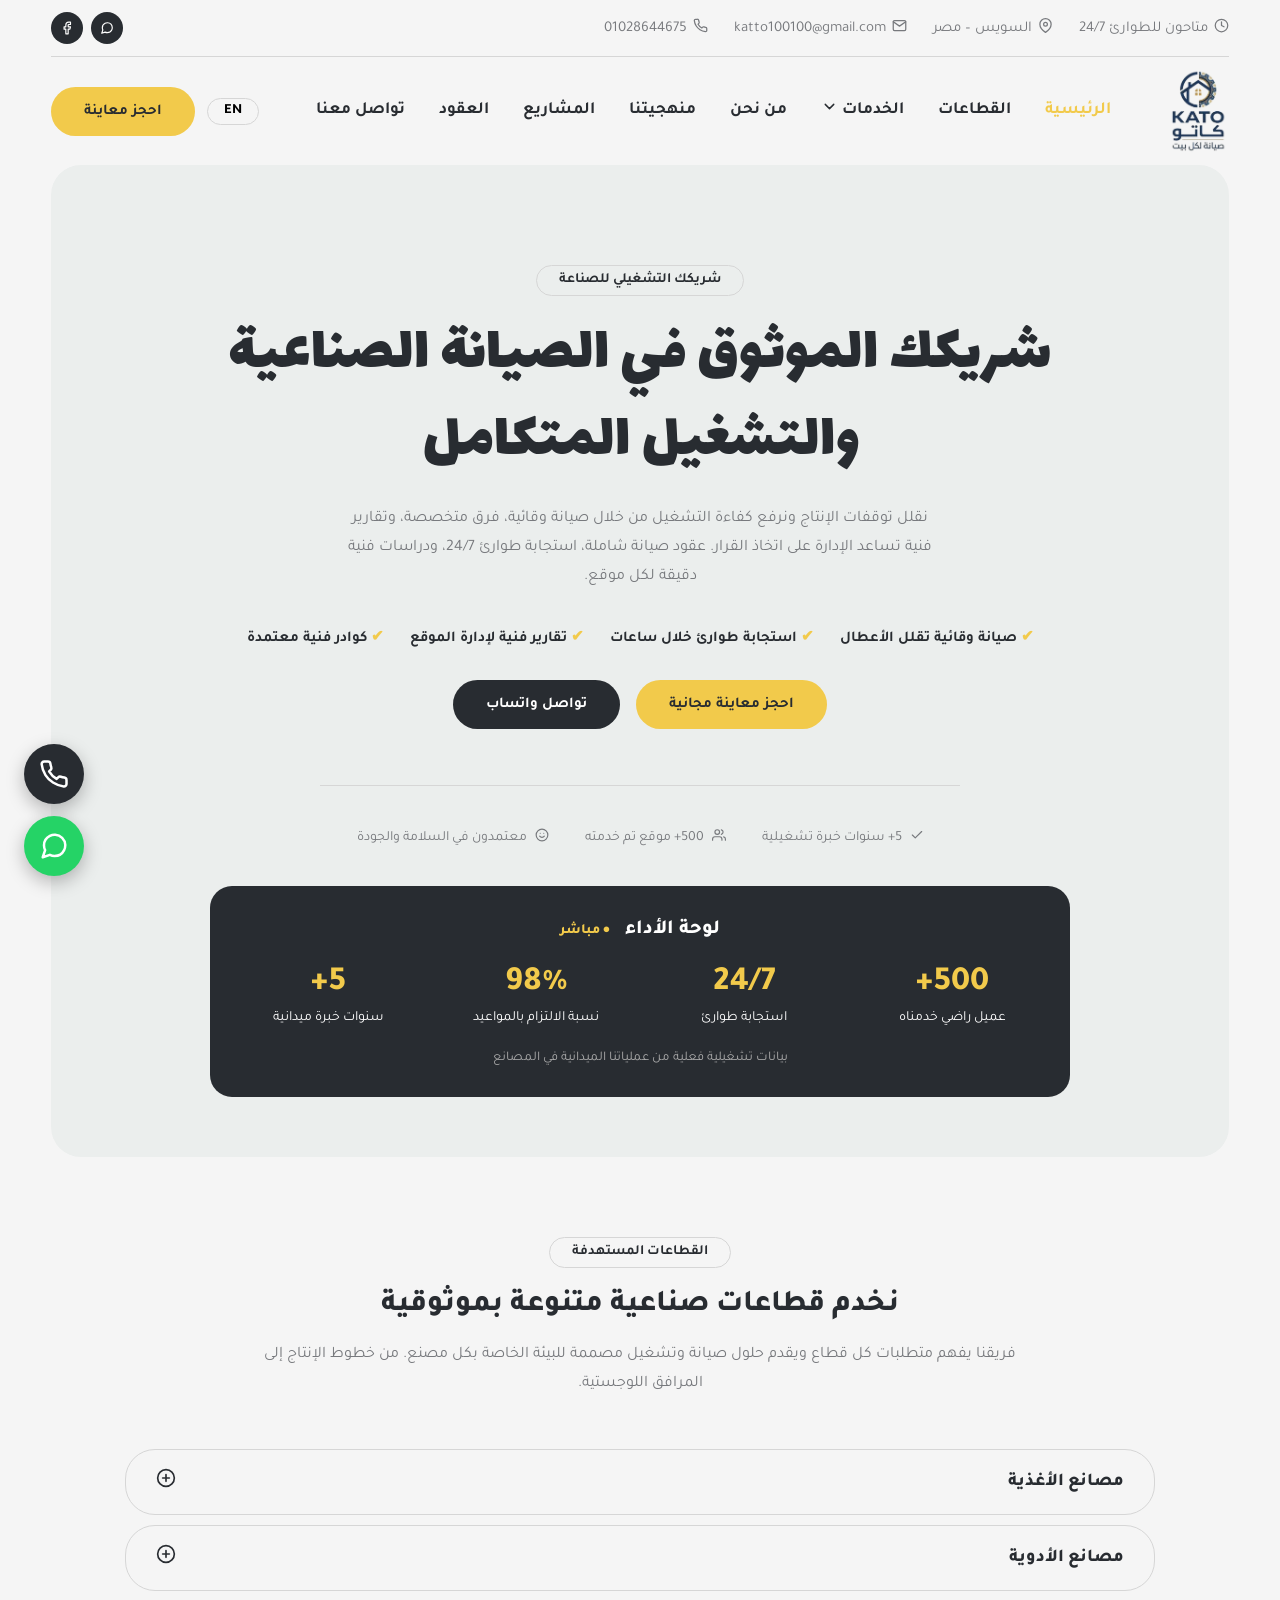
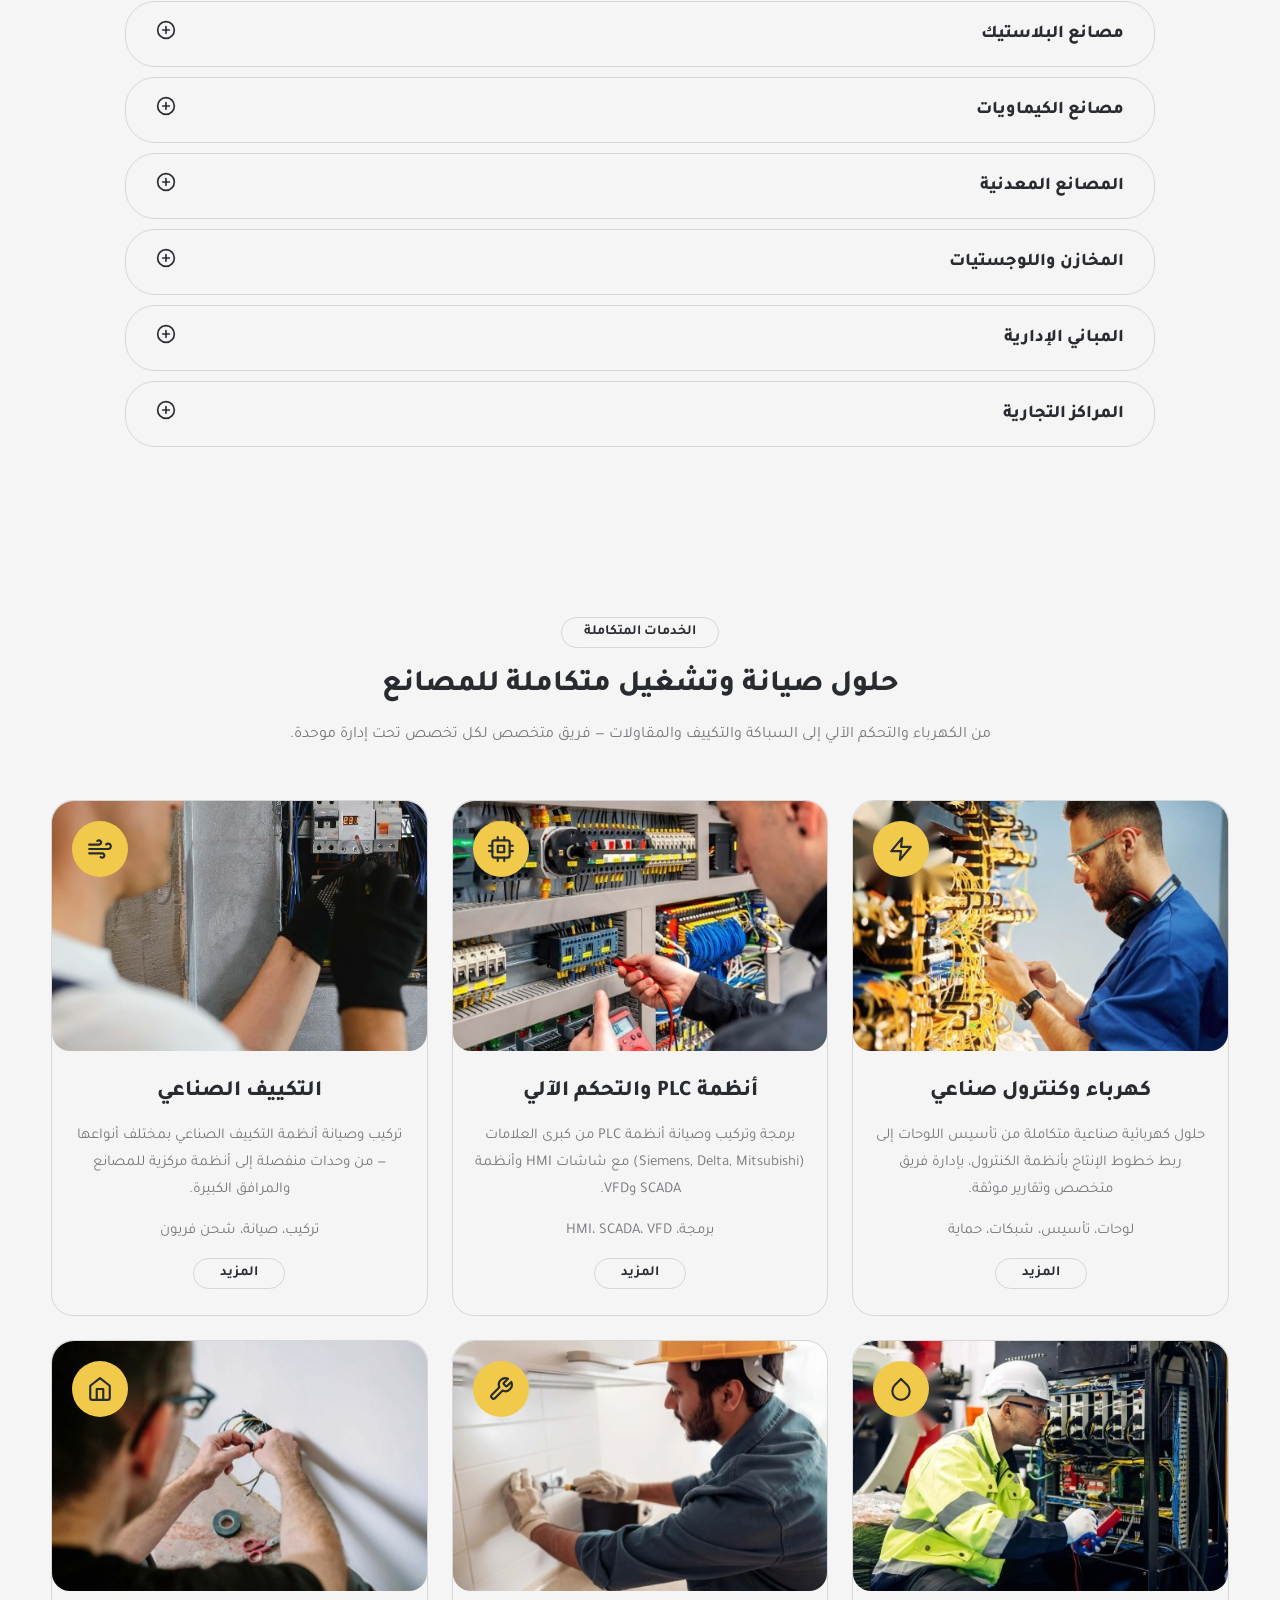
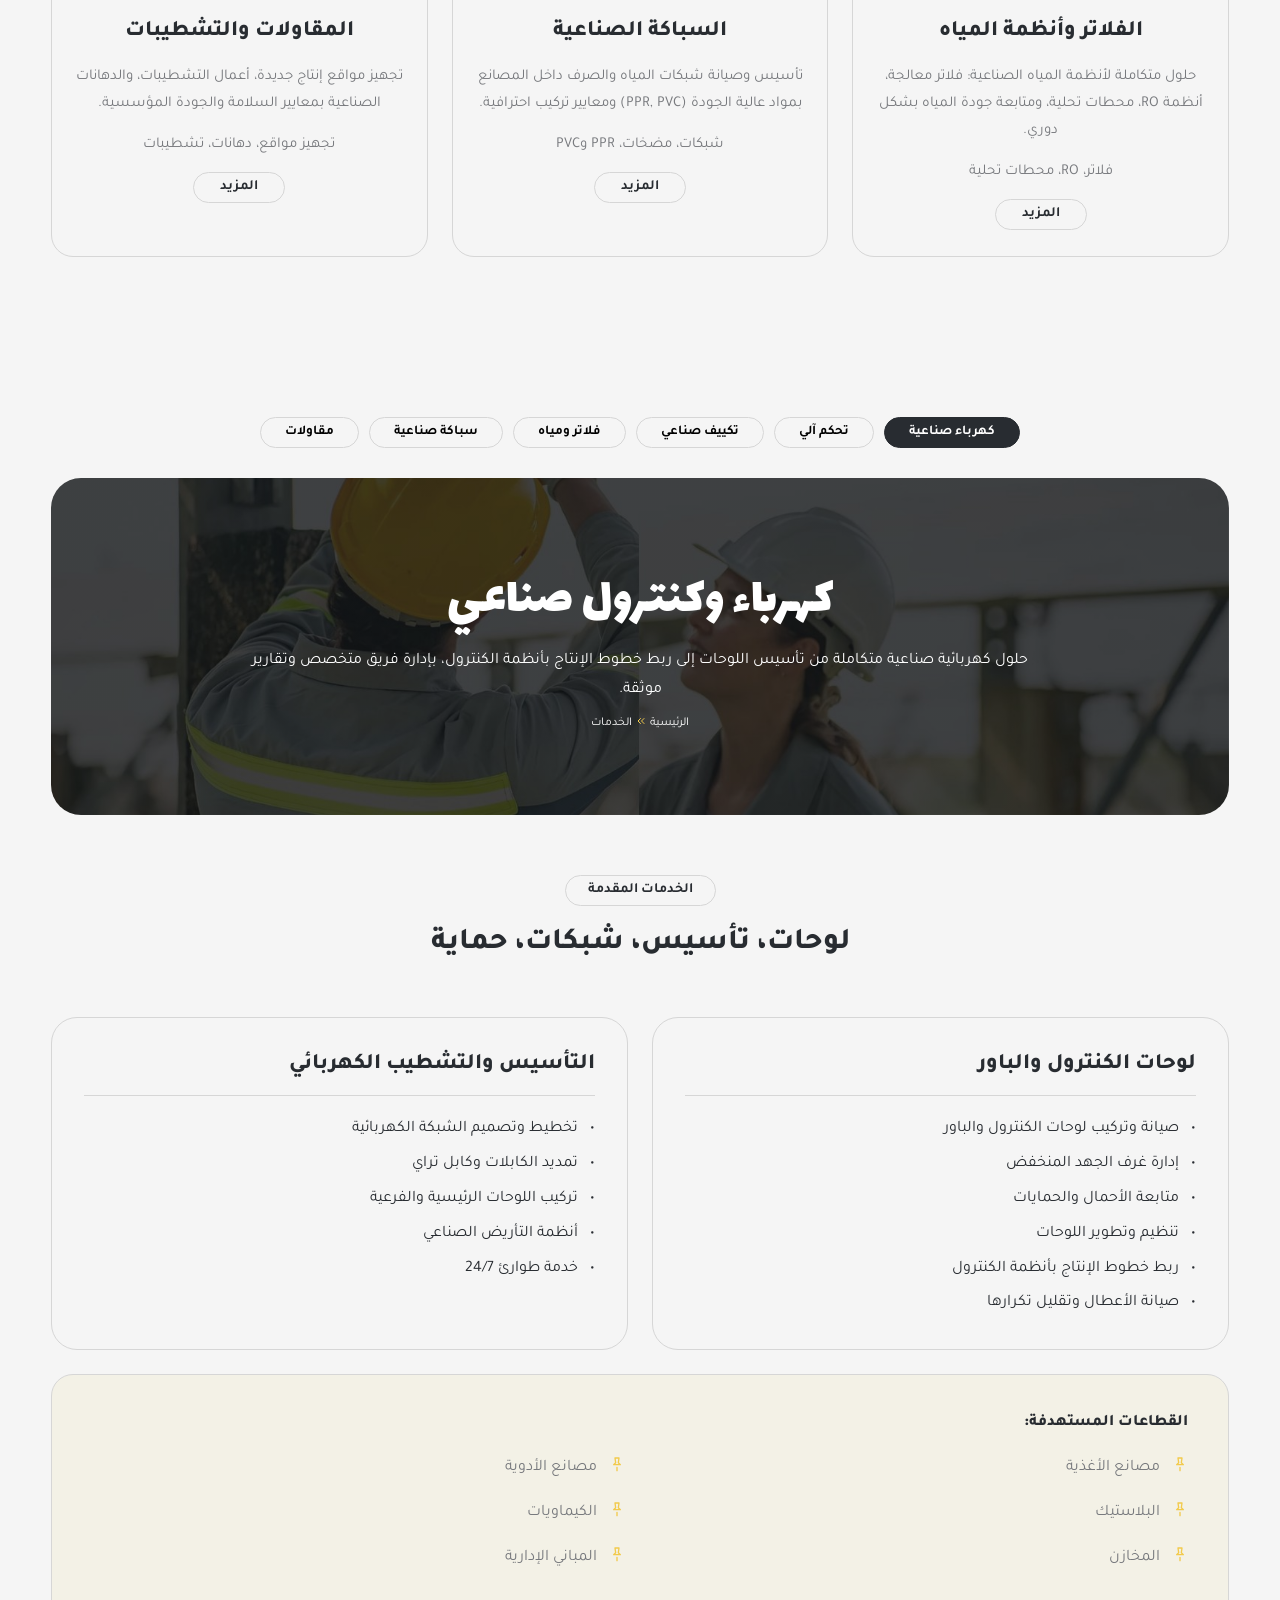
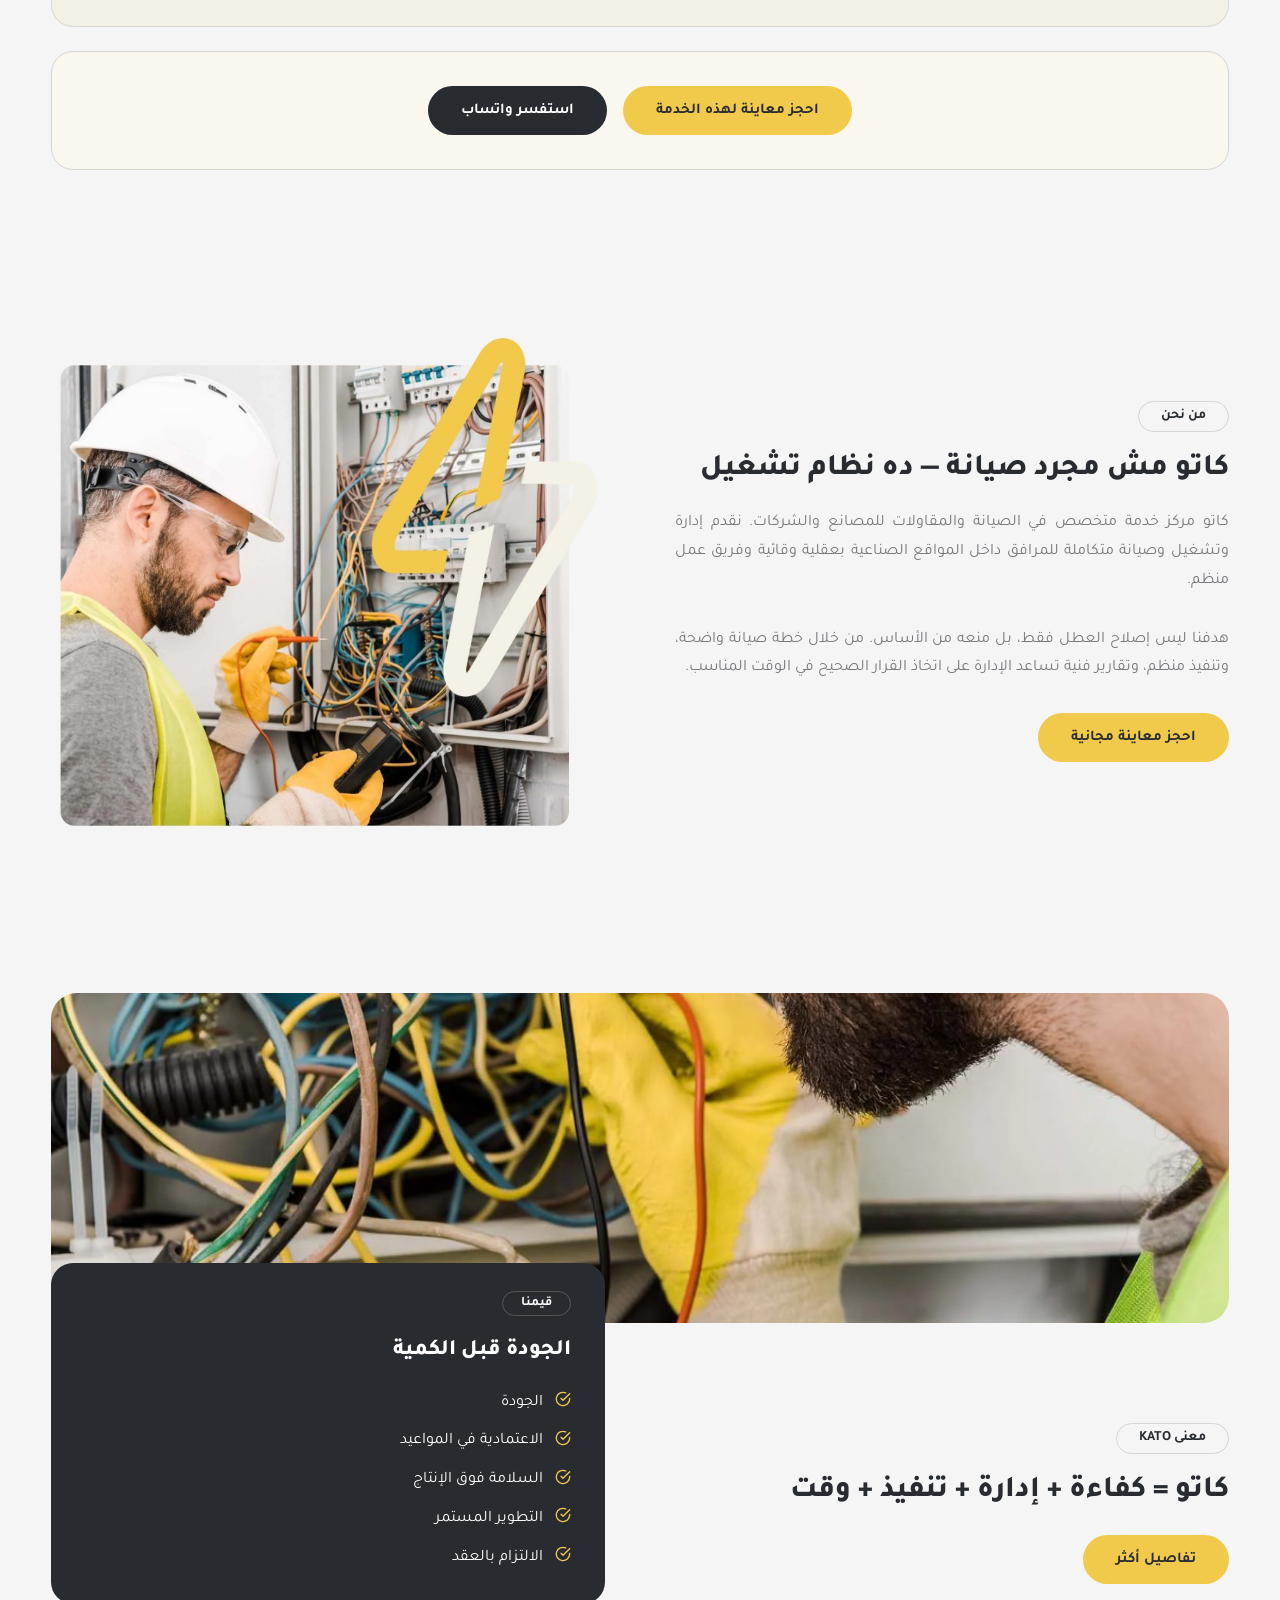
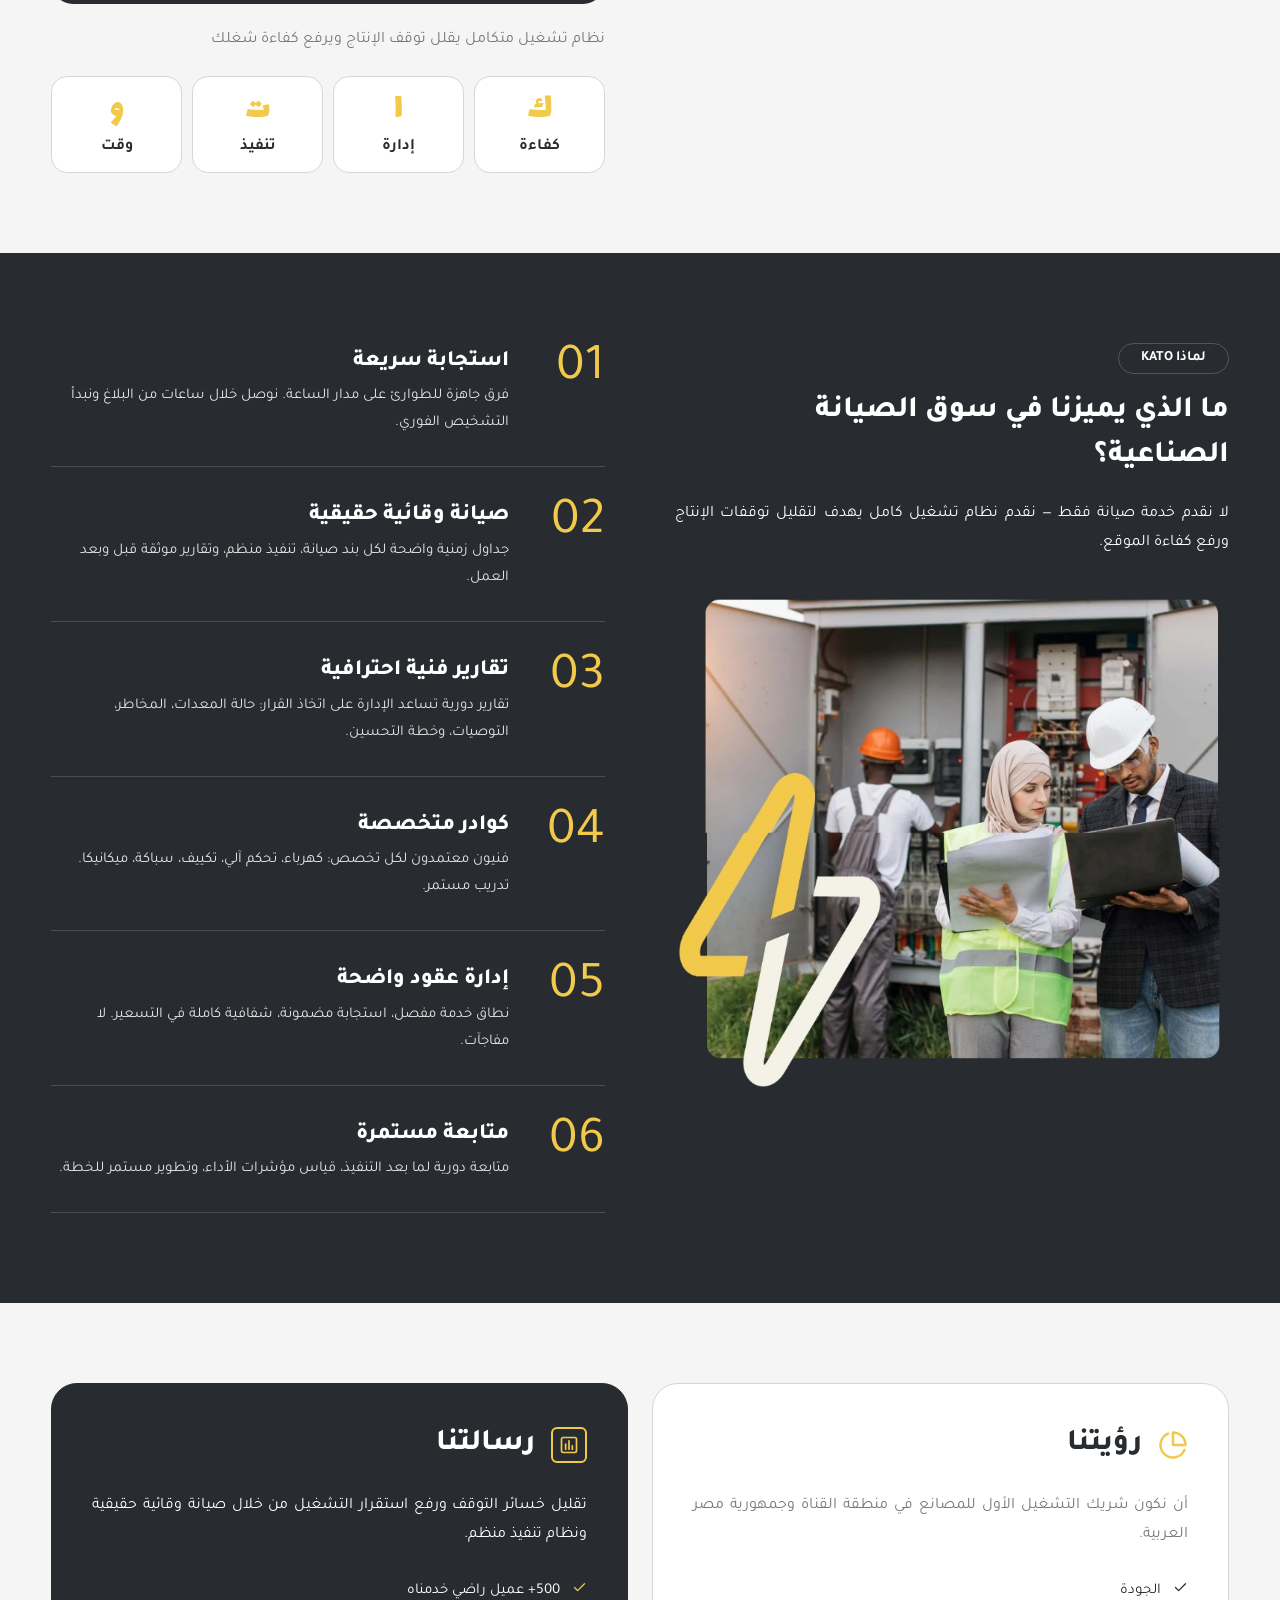
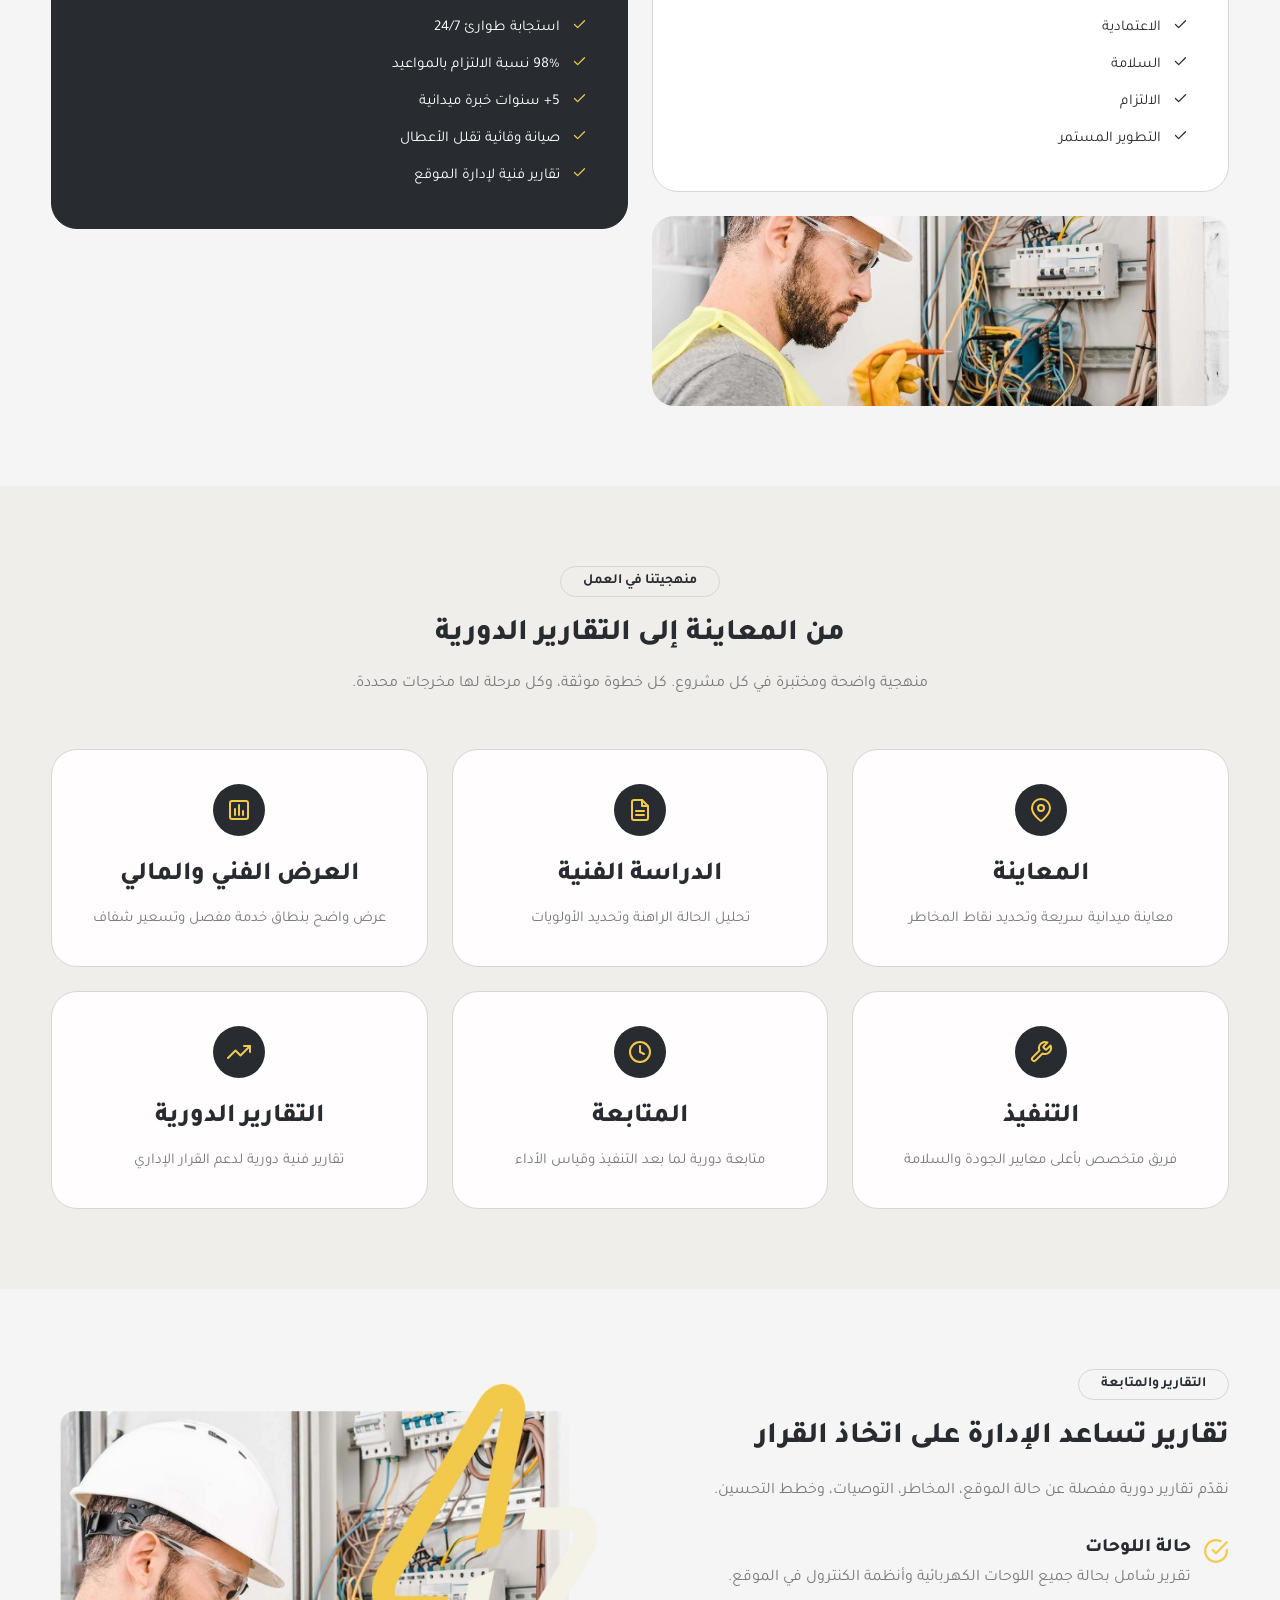
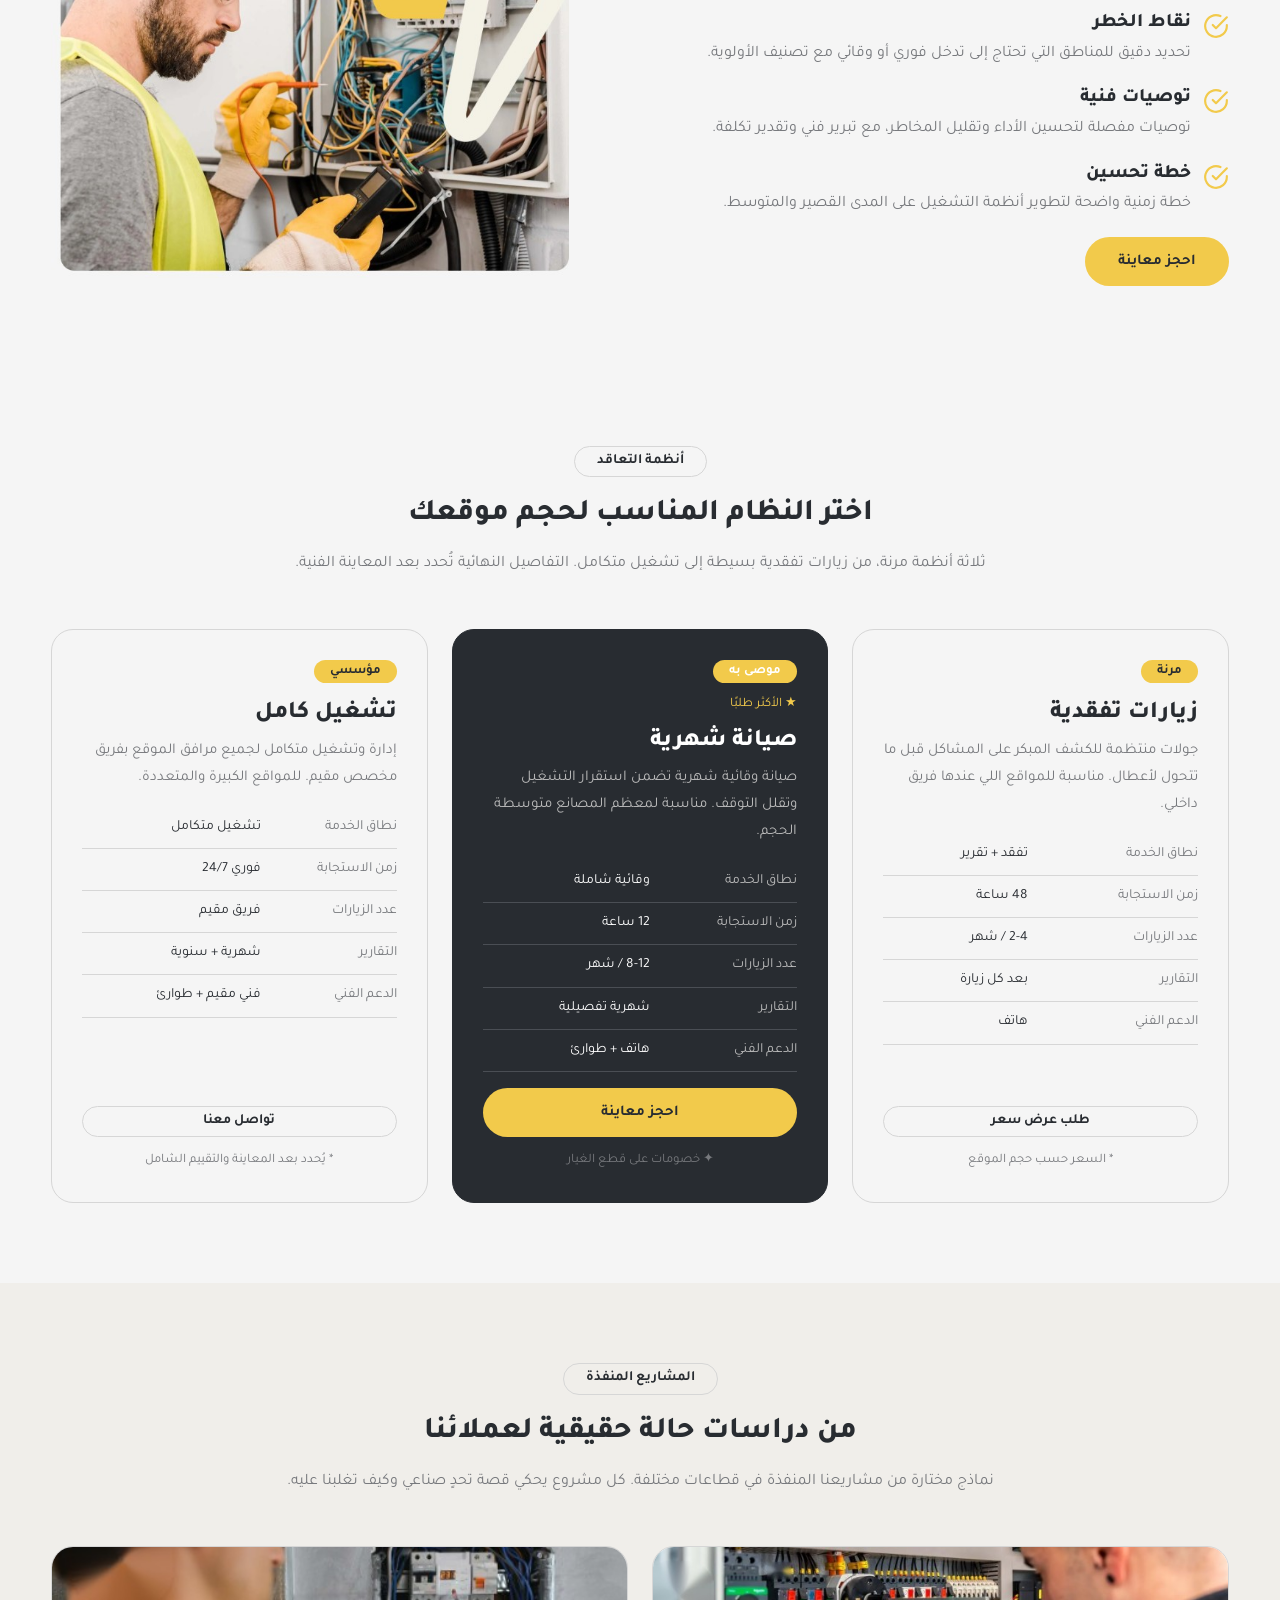
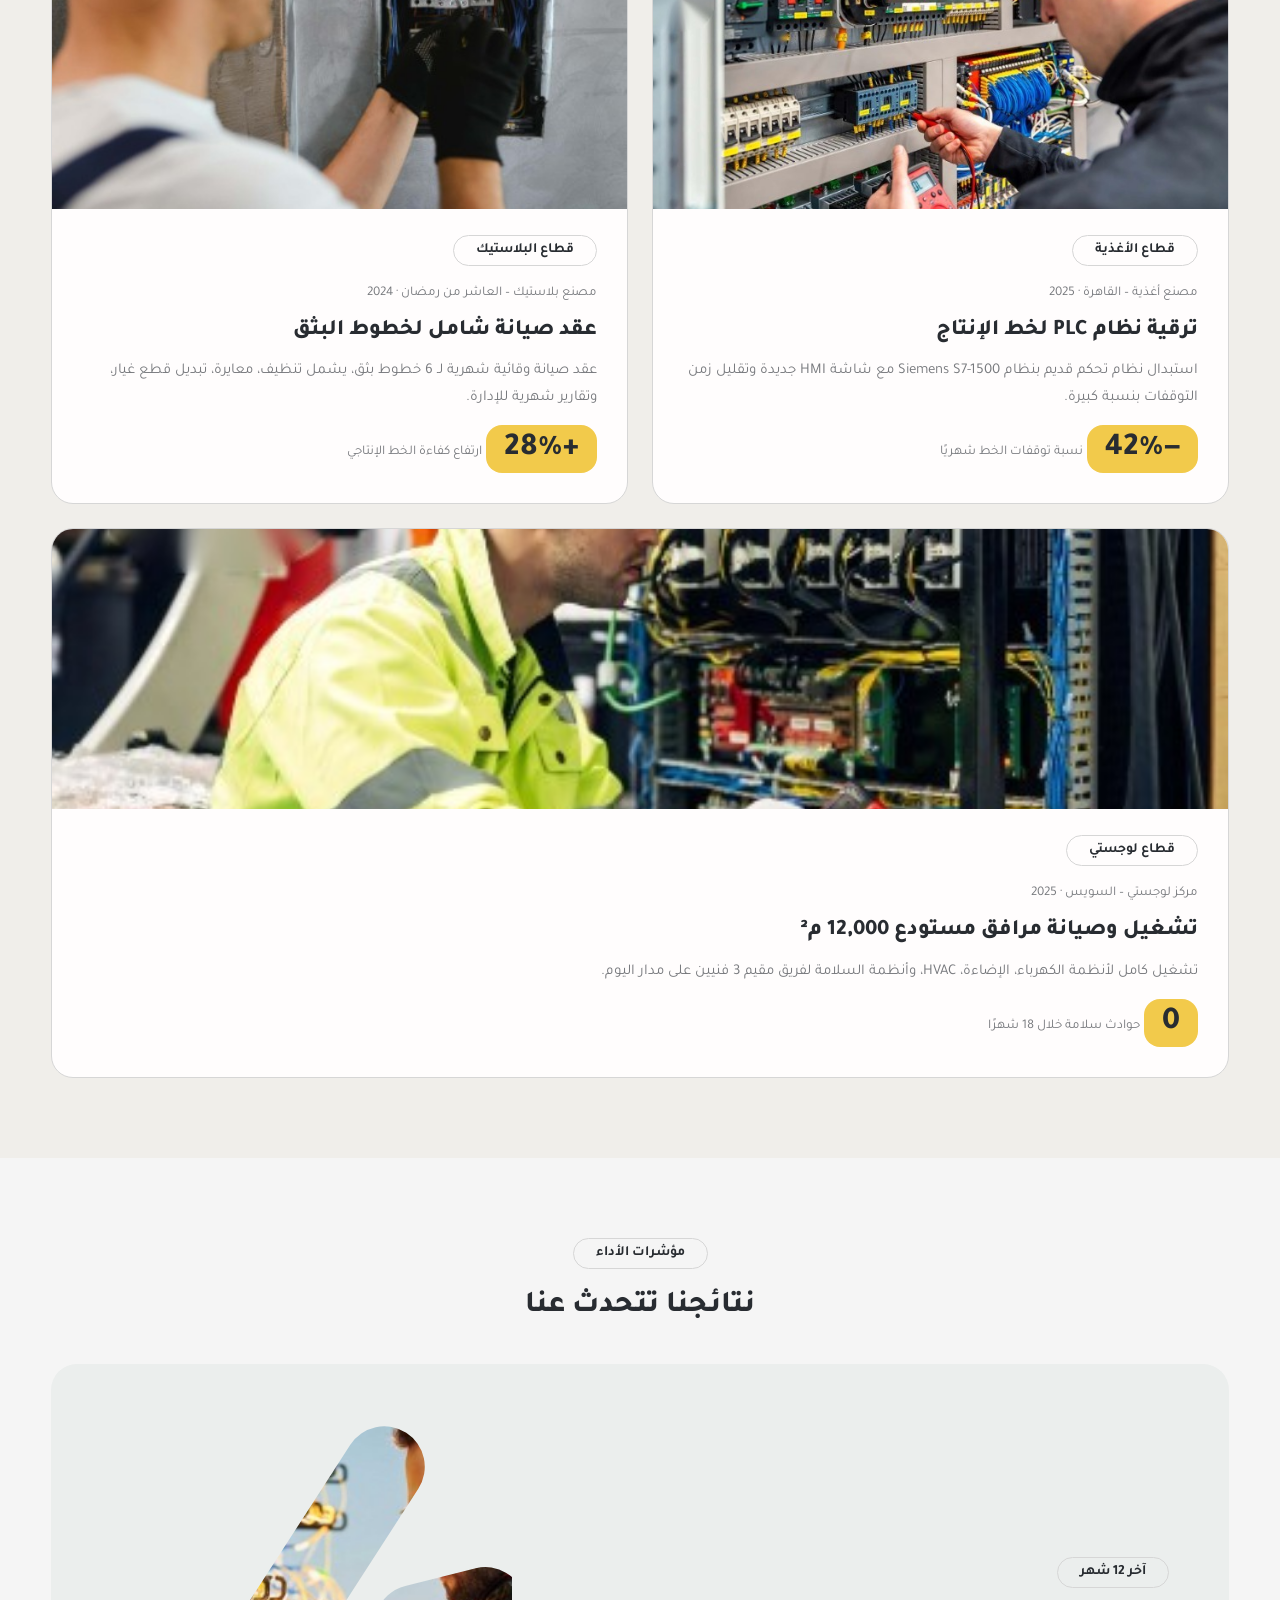
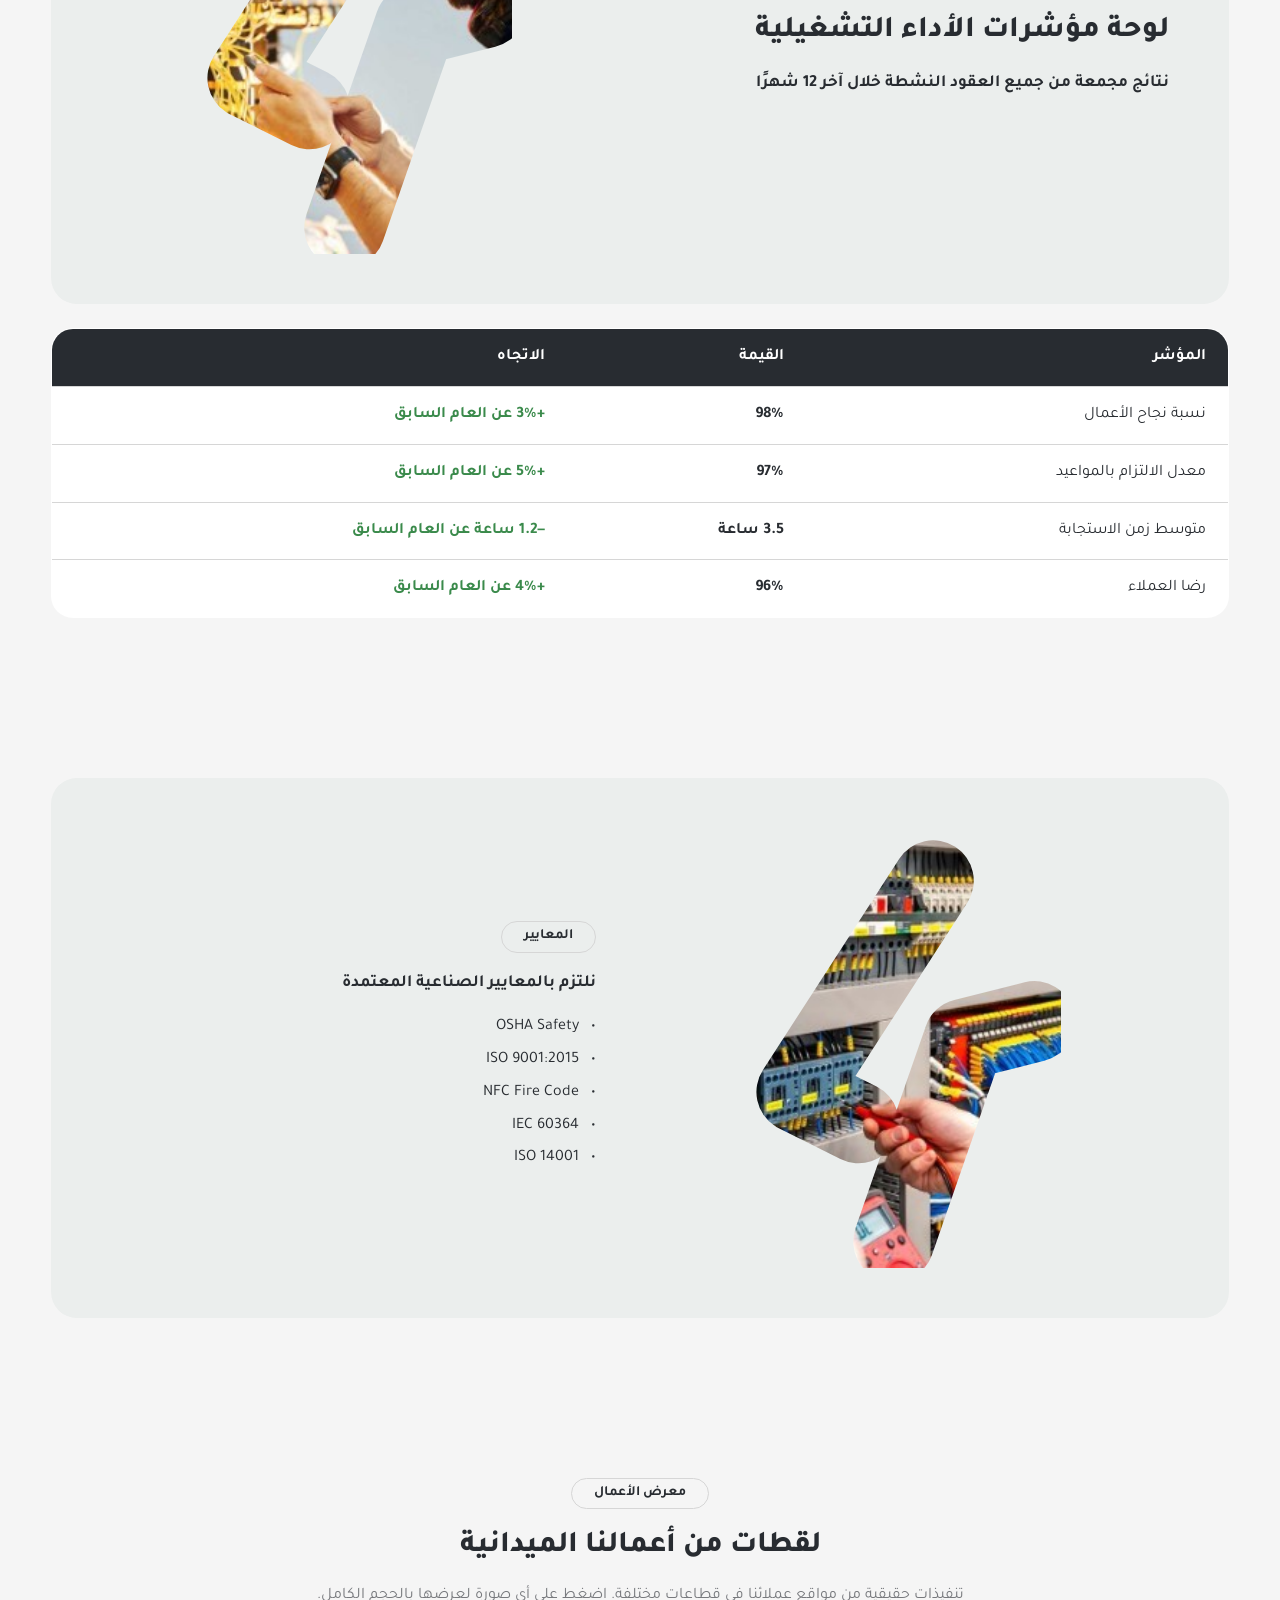
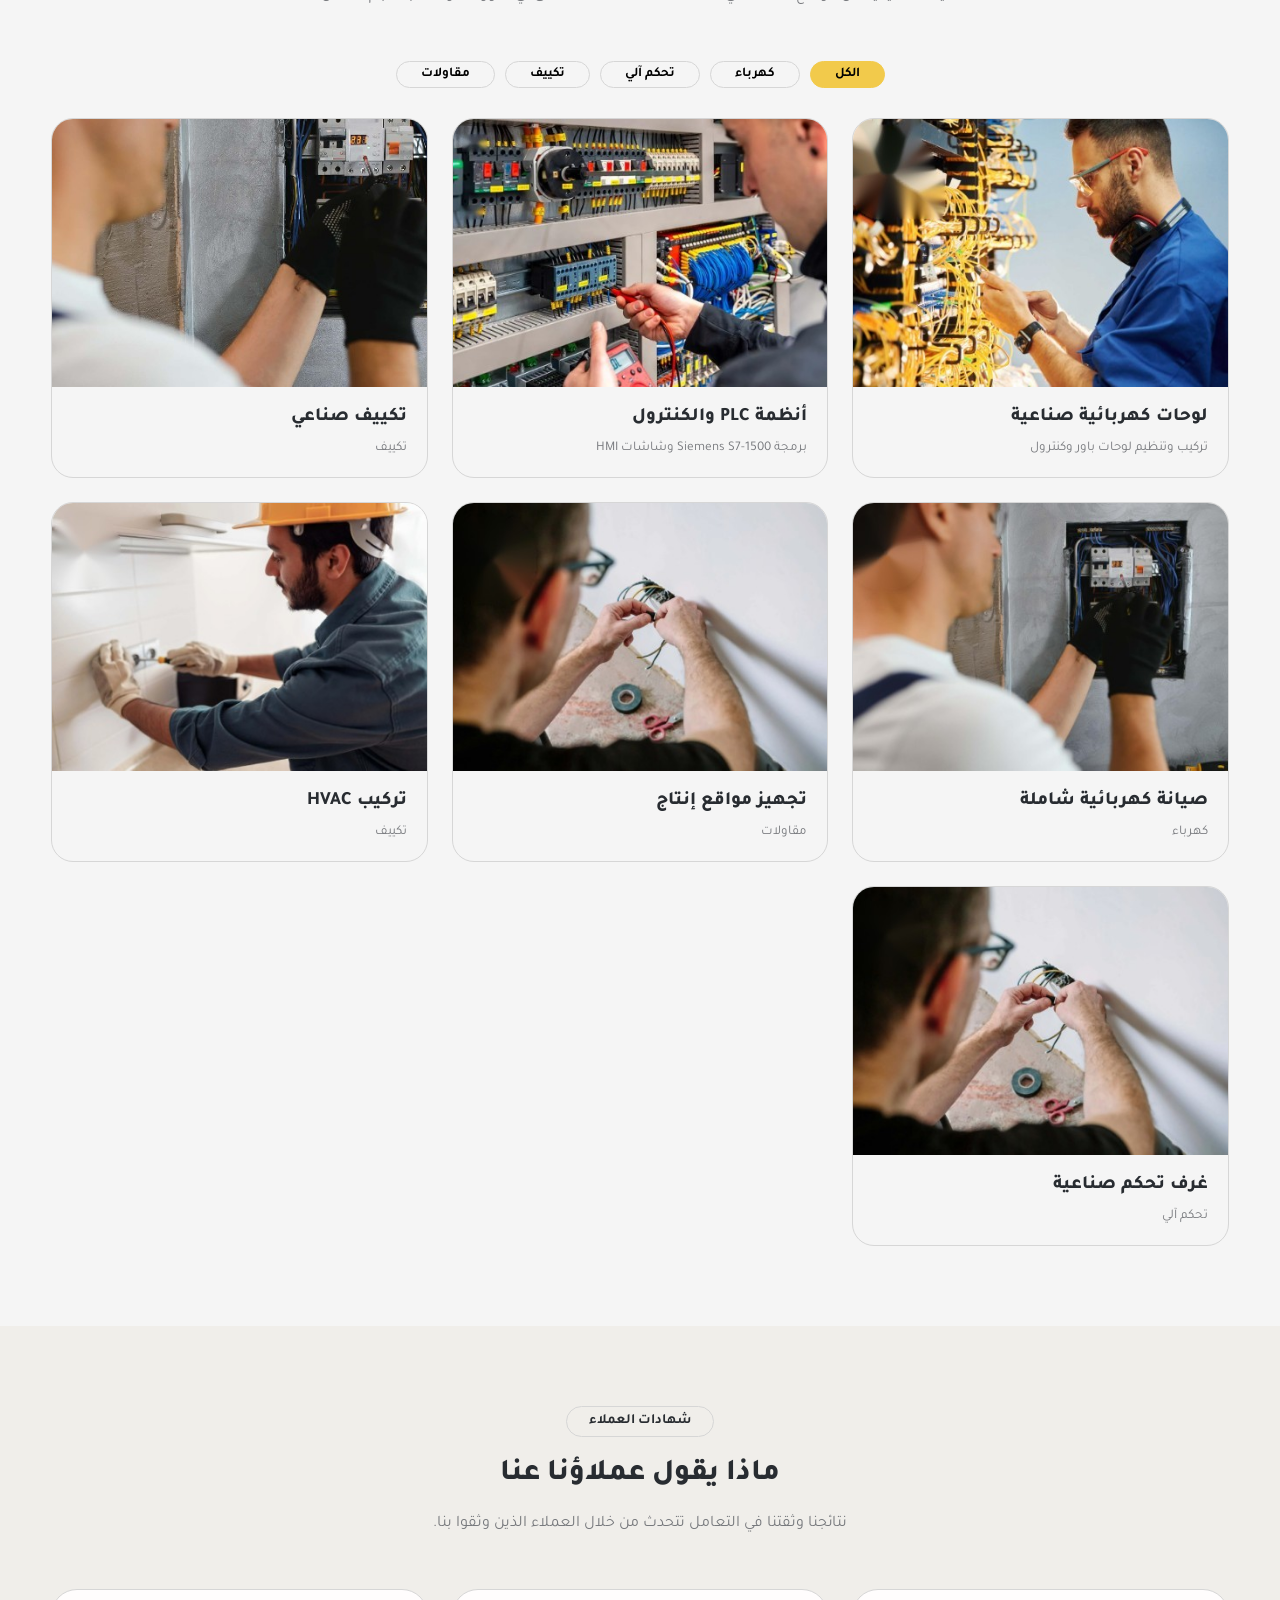
==== commit 1c63ae86: "Add files via upload" ====
--- a/index.html
+++ b/index.html
@@ -2,47 +2,64 @@
 <html lang="ar" dir="rtl">
 <head>
 <meta charset="UTF-8"><meta name="viewport" content="width=device-width,initial-scale=1">
-<title>KATO – كاتو | الصيانة الصناعية والتشغيل المتكامل للمصانع في مصر</title>
-<meta name="description" content="KATO – شريكك الموثوق في الصيانة الصناعية والتشغيل المتكامل للمصانع والشركات. صيانة وقائية، استجابة طوارئ 24/7، وتقارير فنية. السويس – مصر.">
-<meta name="theme-color" content="#0b2545">
-<meta property="og:title" content="KATO – كاتو | الصيانة الصناعية والتشغيل المتكامل للمصانع في مصر"><meta property="og:description" content="KATO – شريكك الموثوق في الصيانة الصناعية والتشغيل المتكامل للمصانع والشركات. صيانة وقائية، استجابة طوارئ 24/7، وتقارير فنية. السويس – مصر."><meta property="og:type" content="website"><meta property="og:locale" content="ar_AR">
-<link rel="preconnect" href="https://fonts.googleapis.com"><link rel="preconnect" href="https://fonts.gstatic.com" crossorigin>
-<link href="https://fonts.googleapis.com/css2?family=IBM+Plex+Sans+Arabic:wght@300;400;500;600;700&display=swap" rel="stylesheet">
-<link rel="stylesheet" href="css/style.css">
-<script type="application/ld+json">{"@context":"https://schema.org","@type":"LocalBusiness","name":"KATO – كاتو","description":"مركز صيانة ومقاولات متكامل للمصانع والشركات في مصر","telephone":"+20 1028644675","email":"katto100100@gmail.com","address":{"@type":"PostalAddress","addressLocality":"السويس","addressCountry":"EG","streetAddress":"السلام 1 – شارع عثمان"},"openingHours":"Mo-Su 00:00-23:59","sameAs":["https://www.facebook.com/profile.php?id=61578658141960"]}</script>
+<title>KATO – كاتو | شريكك الموثوق في الصيانة الصناعية والتشغيل المتكامل</title>
+<meta name="description" content="KATO – شريكك الموثوق في الصيانة الصناعية والتشغيل المتكامل للمصانع والشركات. كفاءة · إدارة · تنفيذ · وقت.">
+<meta name="keywords" content="صيانة صناعية, مقاولات, تشغيل مصانع, كهرباء صناعية, PLC, HMI, SCADA, VFD, صيانة وقائية, KATO, Suez, Egypt">
+<link href="https://fonts.googleapis.com/css2?family=Tajawal:wght@400;500;700;800&family=Lalezar&display=swap" rel="stylesheet">
+<link rel="icon" type="image/png" href="assets/favicon.png">
+<link rel="stylesheet" href="style.css">
 </head>
 <body data-page="home">
-<a class="skip" href="#main">تخطي إلى المحتوى</a>
-<div id="site-header"></div>
-<main id="main">
-<section class="hero" aria-labelledby="h1">
- <div class="container">
-  <div>
-   <span class="eyebrow">شريكك التشغيلي للصناعة</span>
-   <h1 id="h1">شريكك الموثوق في <em>الصيانة الصناعية</em> والتشغيل المتكامل</h1>
-   <p class="lead">نقلل توقفات الإنتاج ونرفع كفاءة التشغيل من خلال صيانة وقائية، فرق متخصصة، وتقارير فنية تساعد الإدارة على اتخاذ القرار. عقود صيانة شاملة، استجابة طوارئ 24/7، ودراسات فنية دقيقة لكل موقع.</p>
-   <div class="cta"><a class="btn btn-gold" href="contact.html">احجز معاينة مجانية</a><a class="btn btn-ghost" href="services.html">اكتشف خدماتنا</a></div>
-  </div>
-  <div class="hero-media" aria-hidden="true"><img class="a" src="assets/images/p-electrical.jpg" alt=""><img class="b" src="assets/images/p-cctv.jpg" alt=""><div class="hero-badge"><span data-ic="clock"></span><span>24/7<small>استجابة طوارئ</small></span></div></div>
+<header class="header">
+ <div class="topbar container">
+  <div class="contact-top"><span data-i="clock">متاحون للطوارئ 24/7</span><span data-i="pin">السويس – مصر</span><span data-i="mail">katto100100@gmail.com</span><span data-i="phone">01028644675</span></div>
+  <div class="social"><a href="https://wa.me/201028644675" aria-label="WhatsApp" data-i="wa"></a><a href="https://www.facebook.com/profile.php?id=61578658141960" aria-label="Facebook" data-i="fb"></a></div>
  </div>
- <div class="trustbar"><div class="container"><ul><li data-ic="cc">صيانة وقائية تقلل الأعطال</li><li data-ic="cc">استجابة طوارئ خلال ساعات</li><li data-ic="cc">تقارير فنية لإدارة الموقع</li><li data-ic="cc">كوادر فنية معتمدة</li></ul></div></div>
+ <nav class="nav container">
+  <a href="index.html" class="logo" aria-label="KATO كاتو – صيانة لكل بيت"><img src="assets/logo.png" alt="KATO كاتو – صيانة لكل بيت" width="129" height="187"></a>
+  <button class="burger" aria-label="القائمة">☰</button>
+  <ul class="menu">
+    <li><a href="index.html" data-p="home" class="active">الرئيسية</a></li><li><a href="index.html#industries">القطاعات</a></li>
+    <li class="has-dd"><a href="services.html" data-p="services">الخدمات <i data-i="down"></i></a><ul class="dd" id="dd"></ul></li>
+    <li><a href="about.html" data-p="about">من نحن</a></li><li><a href="services.html#workflow">منهجيتنا</a></li><li><a href="projects.html" data-p="projects">المشاريع</a></li><li><a href="services.html#plans">العقود</a></li><li><a href="contact.html" data-p="contact">تواصل معنا</a></li>
+    <li class="only-m"><a href="services.html#reports">التقارير</a></li><li class="only-m"><a href="contact.html" class="btn btn-y">🔍 احجز معاينة مجانية</a></li>
+   </ul>
+   <div class="navr"><button class="lang" id="lang" type="button" aria-label="Language">EN</button><a href="contact.html" class="btn btn-y nav-cta">احجز معاينة</a></div>
+ </nav>
+</header>
+<main>
+<section id="home" class="container hero reveal">
+ <span class="tag">شريكك التشغيلي للصناعة</span>
+ <h1>شريكك الموثوق في الصيانة الصناعية والتشغيل المتكامل</h1>
+ <p>نقلل توقفات الإنتاج ونرفع كفاءة التشغيل من خلال صيانة وقائية، فرق متخصصة، وتقارير فنية تساعد الإدارة على اتخاذ القرار. عقود صيانة شاملة، استجابة طوارئ 24/7، ودراسات فنية دقيقة لكل موقع.</p>
+ <ul class="ticks"><li>صيانة وقائية تقلل الأعطال</li><li>استجابة طوارئ خلال ساعات</li><li>تقارير فنية لإدارة الموقع</li><li>كوادر فنية معتمدة</li></ul>
+ <div class="row"><a href="#contact" class="btn btn-y">احجز معاينة مجانية</a><a href="https://wa.me/201028644675" class="btn btn-d">تواصل واتساب</a></div>
+ <div class="badges"><span><i data-i="check"></i>5+ سنوات خبرة تشغيلية</span><span><i data-i="users"></i>500+ موقع تم خدمته</span><span><i data-i="smile"></i>معتمدون في السلامة والجودة</span></div>
+ <div class="snap"><h3>لوحة الأداء <em>● <span>مباشر</span></em></h3><div class="grid g4"><div><b>500+</b><span>عميل راضي خدمناه</span></div><div><b>24/7</b><span>استجابة طوارئ</span></div><div><b>98%</b><span>نسبة الالتزام بالمواعيد</span></div><div><b>5+</b><span>سنوات خبرة ميدانية</span></div></div><small>بيانات تشغيلية فعلية من عملياتنا الميدانية في المصانع</small></div>
 </section>
-<div data-render="stats"></div>
-<div data-render="services"></div>
-<div data-render="featured"></div>
-<div data-render="about"></div>
-<div data-render="why"></div>
-<div data-render="industries"></div>
-<div data-render="projects" data-limit="6"></div>
-<div data-render="process"></div>
-<div data-render="safety"></div>
-<div data-render="vision"></div>
-<div data-render="testimonials"></div>
-<div data-render="faq"></div>
-<div data-render="cta"></div>
-<div data-render="contact"></div>
+<div id="dyn1"></div>
+<section id="contact" class="container sec reveal">
+ <div class="split"><div class="txt"><span class="tag">تواصل معنا</span><h2>احجز معاينة مجانية لموقعك</h2><p>سيب بياناتك في النموذج أو تواصل معنا مباشرة عبر القنوات المتاحة. فريقنا هيتواصل معاك خلال 24 ساعة لتحديد موعد المعاينة.</p>
+  <h4 class="mt">بيانات التواصل</h4><p class="s">متاحون على مدار الساعة للطوارئ. للحجز والاستفسار استخدم القنوات التالية.</p>
+  <ul class="info" id="info"></ul></div>
+  <div class="bimg"><img src="assets/contact-bolt.jpg" alt="KATO"></div></div>
+ <div class="formbox"><form id="cf" novalidate><h3>نموذج الحجز الرسمي</h3><p class="s">سيب بياناتك بالتفصيل وهنتواصل معاك خلال 24 ساعة.</p>
+  <label>اسم الشركة / المصنع<input id="company"><em></em></label><label>المسؤول / الاسم الكامل<input id="name"><em></em></label>
+  <label>رقم الهاتف<input id="phone" type="tel"><em></em></label><label>البريد الإلكتروني (اختياري)<input id="email" type="email"><em></em></label>
+  <label>نوع النشاط<select id="sector"></select><em></em></label><label>عدد المواقع (اختياري)<select id="sites"><option value="">—</option><option>1</option><option>2-3</option><option>4-5</option><option>5+</option></select></label>
+  <label>نوع الخدمة المطلوبة<select id="service"></select><em></em></label><label>وصف الموقع / الخدمة المطلوبة (اختياري)<textarea id="details" rows="4"></textarea></label>
+  <button class="btn btn-y" type="submit">إرسال عبر واتساب</button><div id="ok" class="ok" hidden><b>تم إرسال طلبك بنجاح</b><br>شكرًا لتواصلك مع كاتو. فريقنا هيتواصل معاك خلال 24 ساعة.</div></form>
+  <iframe title="map" loading="lazy" src="https://www.google.com/maps?q=El+Salam+1,+Suez,+Egypt&output=embed"></iframe></div>
+</section>
 </main>
-<div id="site-footer"></div>
-<script src="js/main.js" defer></script>
-</body>
-</html>
+<footer class="footer"><div class="container fgrid">
+ <div><a href="index.html" class="logo flogo" aria-label="KATO"><img src="assets/logo.png" alt="KATO كاتو – صيانة لكل بيت" width="129" height="187"></a><p>مركز صيانة ومقاولات متكامل للمصانع والشركات في مصر. نقلل توقف الإنتاج ونرفع كفاءة تشغيلك من خلال فرق متخصصة وتقارير فنية موثوقة.</p>
+  <div class="social y"><a href="https://www.facebook.com/profile.php?id=61578658141960" data-i="fb" aria-label="Facebook"></a><a href="https://wa.me/201028644675" data-i="wa" aria-label="WhatsApp"></a></div></div>
+ <div><h4>العنوان</h4><p>السويس – السلام 1 – شارع عثمان، بجوار مسجد سعد ابن أبي وقاص</p><h4>التواصل</h4><p>01028644675<br>01124271997</p><p>katto100100@gmail.com</p></div>
+ <div><h4>روابط سريعة</h4><a href="index.html#industries">القطاعات</a><a href="services.html">الخدمات</a><a href="about.html">من نحن</a><a href="services.html#workflow">منهجيتنا</a><a href="projects.html">المشاريع</a><a href="services.html#plans">العقود</a></div>
+ <div><h4>الخدمات</h4><a href="service-electrical.html">كهرباء وكنترول</a><a href="service-plc.html">أنظمة PLC</a><a href="service-hvac.html">التكييف الصناعي</a><a href="service-water.html">الفلاتر وأنظمة المياه</a><a href="service-plumbing.html">السباكة الصناعية</a><a href="service-contracting.html">مقاولات وتشطيبات</a></div>
+</div><div class="copy"><span>© 2026 KATO. جميع الحقوق محفوظة.</span> &nbsp;|&nbsp; <span>كفاءة · إدارة · تنفيذ · وقت</span></div></footer>
+<div class="fab"><a class="call" href="tel:01028644675" aria-label="اتصل بنا الآن" data-i="phone"></a><a class="wa" href="https://wa.me/201028644675" aria-label="تواصل عبر واتساب" data-i="wa"></a></div>
+<div class="modal" id="modal" hidden><div><button aria-label="إغلاق">×</button><img alt=""><h3></h3><p></p></div></div>
+<script src="script.js"></script>
+</body></html>
--- a/style.css
+++ b/style.css
@@ -0,0 +1,130 @@
+:root{--y:#f2ca4b;--d:#282c31;--bg:#f5f5f5;--alt:#ebeeed;--alt2:#f0eeea;--cream:#f3f1e6;--mut:#77797d;--line:#d6d6d6}
+*{box-sizing:border-box;margin:0;padding:0}html{scroll-behavior:smooth}
+body{font-family:Tajawal,sans-serif;background:var(--bg);color:var(--d);line-height:1.8;overflow-x:hidden}
+a{color:inherit;text-decoration:none}ul,ol{list-style:none}img{max-width:100%;display:block}h2{font-size:30px;font-weight:800;line-height:1.5}h3,h4{font-weight:800}
+svg.i{width:1em;height:1em;fill:none;stroke:currentColor;stroke-width:2;stroke-linecap:round;stroke-linejoin:round;vertical-align:-.15em}
+.container{width:min(1250px,92%);margin-inline:auto}.sec{padding:80px 0}.mt{margin-top:26px}.s{color:var(--mut);font-size:15px}
+.tag{display:inline-block;border:1px solid var(--line);border-radius:30px;padding:2px 22px;font-size:14px;font-weight:700;margin-bottom:16px;background:transparent}
+.btn{display:inline-block;border-radius:30px;padding:10px 32px;font-weight:700;font-size:15px;border:1px solid transparent;cursor:pointer;font-family:inherit;transition:.3s;text-align:center}
+.btn-y{background:var(--y);color:var(--d)}.btn-d{background:var(--d);color:#fff}.btn-o{border-color:var(--line);padding:2px 26px;font-size:14px;background:none}.btn-o:hover{background:var(--d);color:#fff}
+.btn:hover{transform:translateY(-3px);box-shadow:0 8px 18px #0002}
+.head{text-align:center;margin-bottom:50px}.head .sub{color:var(--mut);max-width:760px;margin:12px auto 0}
+/* header */
+.topbar{display:flex;justify-content:space-between;align-items:center;padding:12px 0;border-bottom:1px solid var(--line);font-size:15px;color:var(--mut)}
+.contact-top{display:flex;gap:26px}.contact-top span svg{margin-inline-end:6px}
+.social{display:flex;gap:8px}.social a{width:32px;height:32px;border-radius:50%;background:var(--d);color:#fff;display:grid;place-items:center;font-size:14px;transition:.3s}.social a:hover{background:var(--y);color:var(--d)}.social.y a{background:var(--y);color:var(--d);width:36px;height:36px}
+.nav{display:flex;align-items:center;justify-content:space-between;padding:20px 0;position:relative}
+.logo{display:flex;flex-direction:column;line-height:1.1}.logo b{font-family:Lalezar,Tajawal;font-size:40px;font-weight:400;letter-spacing:2px}.logo small{font-size:11px;color:var(--mut);font-weight:700}
+.menu{display:flex;gap:34px;font-weight:700;font-size:17px}.menu>li>a{transition:.3s;display:block}.menu a:hover,.menu a.active{color:var(--y)}
+.has-dd{position:relative}.dd{position:absolute;top:100%;right:0;min-width:260px;background:#fff;border-radius:20px;box-shadow:0 10px 30px #0002;padding:14px 22px;opacity:0;visibility:hidden;transform:translateY(10px);transition:.3s;z-index:20}
+.has-dd.open .dd,.has-dd:hover .dd{opacity:1;visibility:visible;transform:none}.dd a{display:block;padding:5px 0;font-size:15px;color:var(--mut)}.dd li:first-child a{color:var(--d)}
+.burger{display:none;background:none;border:0;font-size:28px;cursor:pointer}
+/* hero */
+.hero{background:var(--alt);border-radius:30px;text-align:center;padding:100px 5% 60px}
+h1{font-family:Lalezar,Tajawal;font-size:64px;font-weight:400;line-height:1.35;margin-bottom:20px;max-width:900px;margin-inline:auto}
+.hero>p{max-width:600px;margin:0 auto 34px;color:var(--mut)}.row{display:flex;gap:16px;justify-content:center;flex-wrap:wrap}
+.badges{display:flex;gap:36px;justify-content:center;margin:56px auto 0;padding-top:40px;border-top:1px solid var(--line);max-width:640px;color:var(--mut);font-size:14px;flex-wrap:wrap}.badges svg{margin-inline-end:8px}
+/* accordion */
+.acc{max-width:1030px;margin:auto}.acc.sm{max-width:none}
+details{border:1px solid var(--line);border-radius:30px;padding:14px 30px;margin-bottom:10px;transition:.3s;background:transparent}details:hover,details[open]{border-color:#bbb}
+summary{cursor:pointer;font-weight:800;list-style:none;display:flex;justify-content:space-between;align-items:center;font-size:18px}summary::-webkit-details-marker{display:none}
+summary .pm{order:2;font-size:20px;font-weight:400}details:not([open]) .m,details[open] .p{display:none}details p{color:var(--mut);padding-top:10px;text-align:center}
+.two{display:grid;grid-template-columns:1fr 1fr;gap:70px;align-items:center}
+/* service cards */
+.grid{display:grid;gap:24px}.g2{grid-template-columns:repeat(2,1fr)}.g3{grid-template-columns:repeat(3,1fr)}.g4{grid-template-columns:repeat(4,1fr)}
+.scard{background:transparent;border:1px solid var(--line);border-radius:22px;text-align:center;padding-bottom:26px;transition:.4s;cursor:pointer}.scard:hover{transform:translateY(-6px);box-shadow:0 12px 26px #0001}
+.pic{position:relative;margin-bottom:22px}.pic img{width:100%;aspect-ratio:1.5;object-fit:cover;border-radius:22px 22px 18px 18px}
+.ico{position:absolute;top:20px;left:20px;width:56px;height:56px;border-radius:50%;background:var(--y);display:grid;place-items:center;font-size:26px}
+.scard h3{font-size:22px;margin-bottom:10px}.scard p{color:var(--mut);font-size:15px;margin:0 22px 14px}
+/* tabs / detail page */
+.tabs{display:flex;flex-wrap:wrap;gap:10px;justify-content:center;margin:0 0 30px}.tabs button{font-family:inherit;font-weight:700;border:1px solid var(--line);background:none;border-radius:30px;padding:6px 24px;cursor:pointer;transition:.3s}.tabs button.on{background:var(--d);color:#fff;border-color:var(--d)}
+.banner{border-radius:30px;background-size:cover;background-position:center;color:#fff;text-align:center;padding:90px 8% 80px;margin-bottom:60px;position:relative}
+.banner h3{font-family:Lalezar,Tajawal;font-size:52px;font-weight:400;line-height:1.3;margin-bottom:12px}.banner p{max-width:820px;margin:auto;font-size:16px}
+.crumb{font-size:12px;margin-top:8px}.crumb svg{color:var(--y)}
+.bcard{background:transparent;border:1px solid var(--line);border-radius:26px;padding:28px 32px}.bcard h4{font-size:22px;padding-bottom:10px;border-bottom:1px solid var(--line);margin-bottom:16px}.bcard li{padding:3px 0}.bcard li::before{content:"•";margin-inline-end:12px}
+.cream{background:var(--cream);border:1px solid var(--line);border-radius:22px;padding:34px 40px;margin-top:24px;color:var(--mut)}.cream li{padding:6px 0}.cream li svg{color:var(--y);margin-inline-end:12px}.cream.c{text-align:center;color:var(--d)}.cream h4{color:var(--d);margin-bottom:10px}
+/* about (D5) */
+.hl{position:relative}.hl>img{width:100%;height:330px;object-fit:cover;border-radius:26px}
+.hgrid{display:grid;grid-template-columns:1fr 1fr;gap:70px}.hgrid .r{padding-top:100px}.hgrid .r h2{margin-bottom:20px}
+.dcard{background:var(--d);color:#fff;border-radius:22px;padding:26px 34px;margin-top:-60px;position:relative}.dcard .tag{border-color:#555;font-size:13px;padding:0 18px}.dcard h3{font-size:22px;margin-bottom:12px}.dcard li{padding:5px 0}.dcard li svg{color:var(--y);margin-inline-end:12px}
+.hgrid .l>p{color:var(--mut);text-align:justify;margin-top:22px}
+/* split images */
+.split{display:grid;grid-template-columns:1fr 1fr;gap:70px;align-items:center}.bimg img{width:100%}.txt p{color:var(--mut);margin:16px 0 30px;text-align:justify}.txt h2{margin-bottom:6px}
+.feat{display:flex;gap:12px;margin-bottom:18px}.feat>svg{color:var(--y);font-size:26px;margin-top:2px}.feat h4{font-size:19px;line-height:1.4}.feat p{margin:2px 0 0!important}
+/* dark numbered */
+.dark{background:var(--d);color:#fff;padding:90px 0}.dark .tag{border-color:#555}.dark .split{align-items:start}.dark .r p{margin:20px 0 26px;text-align:justify}
+.goals li{display:flex;gap:26px;padding:30px 0;border-bottom:1px solid #4a4e54}.goals li:first-child{padding-top:0}.goals b{font-size:52px;color:var(--y);font-weight:400;min-width:70px;line-height:1.1}.goals h3{font-size:22px}.goals p{color:#e3e3e3;font-size:15px}
+/* vision/mission cards */
+.vm{display:grid;grid-template-columns:1fr 1fr;gap:24px;align-items:start}.vcol{display:flex;flex-direction:column;gap:24px}
+.wcard{background:#fff;border:1px solid var(--line);border-radius:26px;padding:34px 40px}.wcard.dk{background:var(--d);color:#fff;border-color:var(--d)}
+.wcard h3{font-size:30px;display:flex;align-items:center;gap:16px;margin-bottom:20px}.wcard h3 svg{font-size:30px;color:var(--y)}.wcard.dk h3 svg{border:2px solid var(--y);padding:6px;border-radius:6px;font-size:36px}
+.wcard p{color:var(--mut);text-align:justify;margin-bottom:22px}.wcard.dk p{color:#fff}.wcard li{padding:5px 0;font-size:15px}.wcard li svg{margin-inline-end:12px;color:var(--d)}.wcard.dk li svg{color:var(--y)}
+.vstrip img{width:100%;height:190px;object-fit:cover;border-radius:22px}
+/* icon cards */
+.alt{background:var(--alt2)}.vcard{background:#fffdfd;border:1px solid var(--line);border-radius:26px;padding:34px 30px;text-align:center;transition:.4s}.vcard:hover{transform:translateY(-6px);box-shadow:0 12px 26px #0001}
+.vcard .c{width:52px;height:52px;border-radius:50%;background:var(--d);color:var(--y);display:grid;place-items:center;margin:0 auto 16px;font-size:24px}.vcard h3{font-size:26px}.vcard p{color:var(--mut);font-size:15px;margin-top:6px}.vcard .n{font-size:40px;font-weight:800;color:var(--y);line-height:1.2}
+.vcard .st{color:var(--y);letter-spacing:3px;font-size:20px}.vcard small{display:block;color:var(--mut)}
+/* plans / projects */
+.plan{background:transparent;border:1px solid var(--line);border-radius:22px;padding:30px;display:flex;flex-direction:column;transition:.4s}.plan:hover{transform:translateY(-6px)}
+.plan .bd{align-self:flex-start;background:var(--y);border-radius:30px;padding:0 16px;font-size:13px;font-weight:700;margin-bottom:10px}.plan h3{font-size:24px}.plan>p{color:var(--mut);font-size:15px}
+.plan.rec{background:var(--d);color:#fff;border-color:var(--d)}.plan.rec>p,.plan.rec td:first-child{color:#bbb}.plan table{width:100%;margin:16px 0;border-collapse:collapse;font-size:14px}.plan td{padding:8px 0;border-bottom:1px solid var(--line)}.plan.rec td{border-color:#4a4e54}.plan td:first-child{color:var(--mut)}.plan .btn{margin-top:auto}.plan small{display:block;margin-top:12px;color:var(--mut);font-size:13px;text-align:center}
+.prj{border:1px solid var(--line);border-radius:22px;overflow:hidden;transition:.4s;background:#fffdfd}.prj:hover{transform:translateY(-6px)}.prj .pic{margin:0}.prj .pic img{border-radius:0;aspect-ratio:2.2}.prj .b{padding:26px 30px 30px}.prj small{color:var(--mut);display:block}.prj h3{font-size:22px;margin:6px 0}.prj p{color:var(--mut);font-size:15px}
+.res{display:inline-block;margin-top:14px;background:var(--y);border-radius:16px;padding:0 18px;font-size:32px;font-weight:800;line-height:1.5}.span2{grid-column:span 2}
+/* bolt mask box */
+.bbox{background:var(--alt);border-radius:26px;padding:50px 60px;display:grid;grid-template-columns:1.1fr 1fr;gap:40px;align-items:center}.bbox.rev .ph{order:-1}
+.bbox h2{margin:6px 0 14px}.bbox p.b{font-weight:700;font-size:17px;margin-bottom:12px;text-align:justify}.bbox ul li{padding:2px 0}.bbox ul li::before{content:"•";margin-inline-end:12px}
+.ph{height:440px;background-size:cover;background-position:center;-webkit-mask:url("data:image/svg+xml,%3Csvg xmlns='http://www.w3.org/2000/svg' viewBox='0 0 360 500'%3E%3Cg fill='none' stroke='%23000' stroke-width='92' stroke-linecap='round' stroke-linejoin='round'%3E%3Cpath d='M215 60L60 300L130 335'/%3E%3Cpath d='M330 220L250 240L170 470'/%3E%3C/g%3E%3C/svg%3E") center/contain no-repeat;mask:url("data:image/svg+xml,%3Csvg xmlns='http://www.w3.org/2000/svg' viewBox='0 0 360 500'%3E%3Cg fill='none' stroke='%23000' stroke-width='92' stroke-linecap='round' stroke-linejoin='round'%3E%3Cpath d='M215 60L60 300L130 335'/%3E%3Cpath d='M330 220L250 240L170 470'/%3E%3C/g%3E%3C/svg%3E") center/contain no-repeat}
+.kband{text-align:center;margin-bottom:34px}.kband p{max-width:700px;margin:auto;color:var(--mut)}
+/* gallery */
+.filters{display:flex;flex-wrap:wrap;gap:10px;justify-content:center;margin-bottom:30px}.filters button{font-family:inherit;font-weight:700;border:1px solid var(--line);background:none;border-radius:30px;padding:4px 24px;cursor:pointer;transition:.3s}.filters button.on{background:var(--y);border-color:var(--y)}
+.gi{cursor:pointer;border-radius:22px;overflow:hidden;border:1px solid var(--line);transition:.4s}.gi:hover{transform:translateY(-6px)}.gi img{width:100%;aspect-ratio:1.4;object-fit:cover}.gi div{padding:14px 20px}.gi small{color:var(--mut)}
+/* accordion+side */
+.acc-side{display:grid;grid-template-columns:1fr 1fr;gap:70px;align-items:center}.acc-side details p{text-align:right}
+/* contact */
+.info li{display:flex;gap:16px;margin-top:20px;align-items:center}.info .c{width:44px;height:44px;border-radius:50%;background:var(--y);flex:none;display:grid;place-items:center;font-size:20px}.info h4{font-size:19px;line-height:1.4}.info span,.info a{color:var(--mut);word-break:break-all}
+.formbox{display:grid;grid-template-columns:1fr 1fr;border-radius:26px;overflow:hidden;background:var(--alt2);margin-top:70px}form{padding:34px 50px}form h3{text-align:center;font-size:24px}form .s{text-align:center;margin-bottom:14px}
+label{display:block;font-weight:700}input,select,textarea{width:100%;border:1px solid var(--line);border-radius:30px;padding:10px 20px;margin:4px 0 10px;font-family:inherit;font-size:15px;background:#fff}textarea{border-radius:24px}
+label em{display:block;color:#c0392b;font-size:13px;font-style:normal;margin-top:-8px}form .btn{width:100%;margin-top:6px}.ok{margin-top:16px;background:#fff;border-radius:16px;padding:14px;text-align:center}iframe{width:100%;height:100%;min-height:420px;border:0}
+/* footer */
+.footer{background:var(--d);color:#fff;padding-top:60px}.fgrid{display:grid;grid-template-columns:1.4fr 1.2fr 1fr 1fr;gap:40px}
+.footer h4{font-size:22px;margin-bottom:16px}.footer a,.footer p{display:block;font-size:15px;margin-bottom:9px;color:#ddd}.footer a:hover{color:var(--y)}.footer .logo{margin-bottom:14px}.footer .logo small{color:#aaa}.footer .social{margin-top:18px}.footer .social a{display:grid;margin:0}
+.copy{text-align:center;border-top:1px solid #4a4e54;margin-top:40px;padding:22px;font-size:14px}
+.fab{position:fixed;left:24px;bottom:24px;display:flex;flex-direction:column;gap:12px;z-index:50}.fab a{width:60px;height:60px;border-radius:50%;display:grid;place-items:center;color:#fff;font-size:30px;box-shadow:0 6px 18px #0004;transition:.3s}.fab a:hover{transform:scale(1.08)}.wa{background:#25d366}.call{background:var(--d)}
+.modal{position:fixed;inset:0;background:#000a;display:grid;place-items:center;z-index:100}.modal[hidden]{display:none}.modal>div{background:#fff;border-radius:22px;width:min(600px,90%);overflow:hidden;position:relative;padding-bottom:20px}.modal img{width:100%}.modal h3,.modal p{padding:12px 24px 0}.modal button{position:absolute;top:8px;left:14px;font-size:32px;background:none;border:0;color:#fff;cursor:pointer}
+.reveal{opacity:0;transform:translateY(30px);transition:.8s}.reveal.in{opacity:1;transform:none}
+@media(max-width:991px){.g4,.g3{grid-template-columns:1fr 1fr}.split,.two,.hgrid,.vm,.bbox,.acc-side,.formbox{grid-template-columns:1fr;gap:40px}.hgrid .r{padding-top:20px}.fgrid{grid-template-columns:1fr 1fr}h1{font-size:44px}.burger{display:block}.nav-cta{display:none}
+.menu{display:none;position:absolute;top:100%;right:0;left:0;flex-direction:column;gap:12px;background:#fff;padding:20px;border-radius:18px;z-index:30;box-shadow:0 10px 30px #0002}.menu.show{display:flex}.dd{position:static;box-shadow:none;display:none;opacity:1;visibility:visible;transform:none;padding:6px 14px}.has-dd.open .dd{display:block}.bbox{padding:30px}.bbox.rev .ph{order:0}.ph{height:340px}.span2{grid-column:auto}.banner h3{font-size:38px}}
+@media(max-width:575px){.g2,.g3,.g4,.fgrid{grid-template-columns:1fr}h1{font-size:34px}h2{font-size:24px}.row{flex-direction:column;align-items:center}.contact-top{font-size:12px;gap:12px}.goals b{font-size:36px;min-width:50px}.sec{padding:56px 0}form{padding:24px}.wcard{padding:26px}.hero{padding:60px 5% 40px}.badges{gap:14px}}
+
+.span2 .pic img{aspect-ratio:4.2}.ico svg{width:26px;height:26px}.feat>svg{flex:none;width:26px;height:26px}
+.acc.sm{margin:0;width:100%}.footer .logo{display:flex}.vcard .n{color:var(--d)}
+@media(max-width:575px){.fab{left:12px;bottom:14px;gap:8px}.fab a{width:46px;height:46px;font-size:22px}.badges span{font-size:13px}}
+.navr{display:flex;gap:12px;align-items:center}.lang{font-family:inherit;font-weight:800;font-size:14px;border:1px solid var(--line);background:none;border-radius:30px;padding:4px 16px;cursor:pointer;transition:.3s}.lang:hover{background:var(--d);color:#fff}
+.dd{right:auto;inset-inline-start:0}.acc-side details p{text-align:start}
+[dir=ltr] .fab{left:auto;right:24px}[dir=ltr] .ico{left:auto;right:20px}[dir=ltr] .modal button{left:auto;right:14px}[dir=ltr] body{letter-spacing:0}
+@media(max-width:991px){.nav-cta{display:none}.navr{margin-inline-start:auto;margin-inline-end:10px}}
+@media(max-width:575px){[dir=ltr] .fab{right:12px}}
+
+/* multi-page additions */
+.pg-banner{padding-top:18px}.banner h1{font-family:Lalezar,Tajawal;font-size:52px;font-weight:400;line-height:1.3;margin-bottom:12px;color:#fff}.crumb b{color:var(--y);margin:0 6px}.crumb a:hover{color:var(--y)}
+.bcard p{color:var(--mut);margin-bottom:12px}.cream p{color:var(--mut);margin:0 0 14px}.cream ul{display:grid;grid-template-columns:1fr 1fr;gap:4px 30px;margin-bottom:14px}.cream.c{text-align:center;background:#f9f7ee}.cream.c p{color:var(--d);font-weight:500;margin:0}
+.vcard{display:block}a.vcard h3{font-size:22px}
+@media(max-width:991px){.banner h1{font-size:38px}.cream ul{grid-template-columns:1fr}}
+
+/* logo image */
+.logo img{height:64px;width:auto;display:block}.footer .flogo{display:inline-flex;background:#fff;border-radius:16px;padding:10px 16px}.footer .flogo img{height:72px}
+@media(max-width:575px){.logo img{height:52px}}
+
+.logo img{height:88px}.nav{padding-block:10px}
+@media(max-width:575px){.logo img{height:60px}}
+
+/* content-doc additions */
+.only-m{display:none}.contact-top{flex-wrap:wrap}.contact-top span svg{margin-inline-end:6px}
+.ticks{display:flex;flex-wrap:wrap;gap:8px 26px;justify-content:center;margin:0 auto 28px;font-weight:700;font-size:15px}.ticks li::before{content:"✔ ";color:var(--y)}
+.snap{background:var(--d);color:#fff;border-radius:22px;padding:26px;max-width:860px;margin:34px auto 0;text-align:center}.snap h3{margin-bottom:16px;font-size:20px}.snap em{font-style:normal;color:var(--y);font-size:13px;margin-inline-start:10px}
+.snap b{display:block;font-size:34px;color:var(--y);font-weight:800;line-height:1.2}.snap span{font-size:14px}.snap small{display:block;margin-top:14px;color:#aaa}
+.kgrid{display:grid;grid-template-columns:repeat(4,1fr);gap:10px;margin-top:22px}.kgrid div{border:1px solid var(--line);border-radius:16px;text-align:center;padding:10px 6px;font-weight:700;background:#fff}.kgrid b{display:block;font-family:Lalezar,Tajawal;font-size:38px;font-weight:400;color:var(--y);line-height:1.2}
+.kpi{width:100%;border-collapse:collapse;background:#fff;border:1px solid var(--line);border-radius:22px;overflow:hidden;margin-top:24px}.kpi th,.kpi td{padding:14px 22px;text-align:start;border-bottom:1px solid var(--line)}.kpi th{background:var(--d);color:#fff}.kpi td:last-child{color:#3a8a4b;font-weight:700}.kpi tr:last-child td{border:0}
+.pills{display:flex;flex-wrap:wrap;gap:8px}
+@media(max-width:991px){.only-m{display:block}.menu .only-m .btn{display:inline-block}.kgrid{grid-template-columns:repeat(2,1fr)}}
+@media(max-width:575px){.contact-top{gap:2px 14px;font-size:12px}}
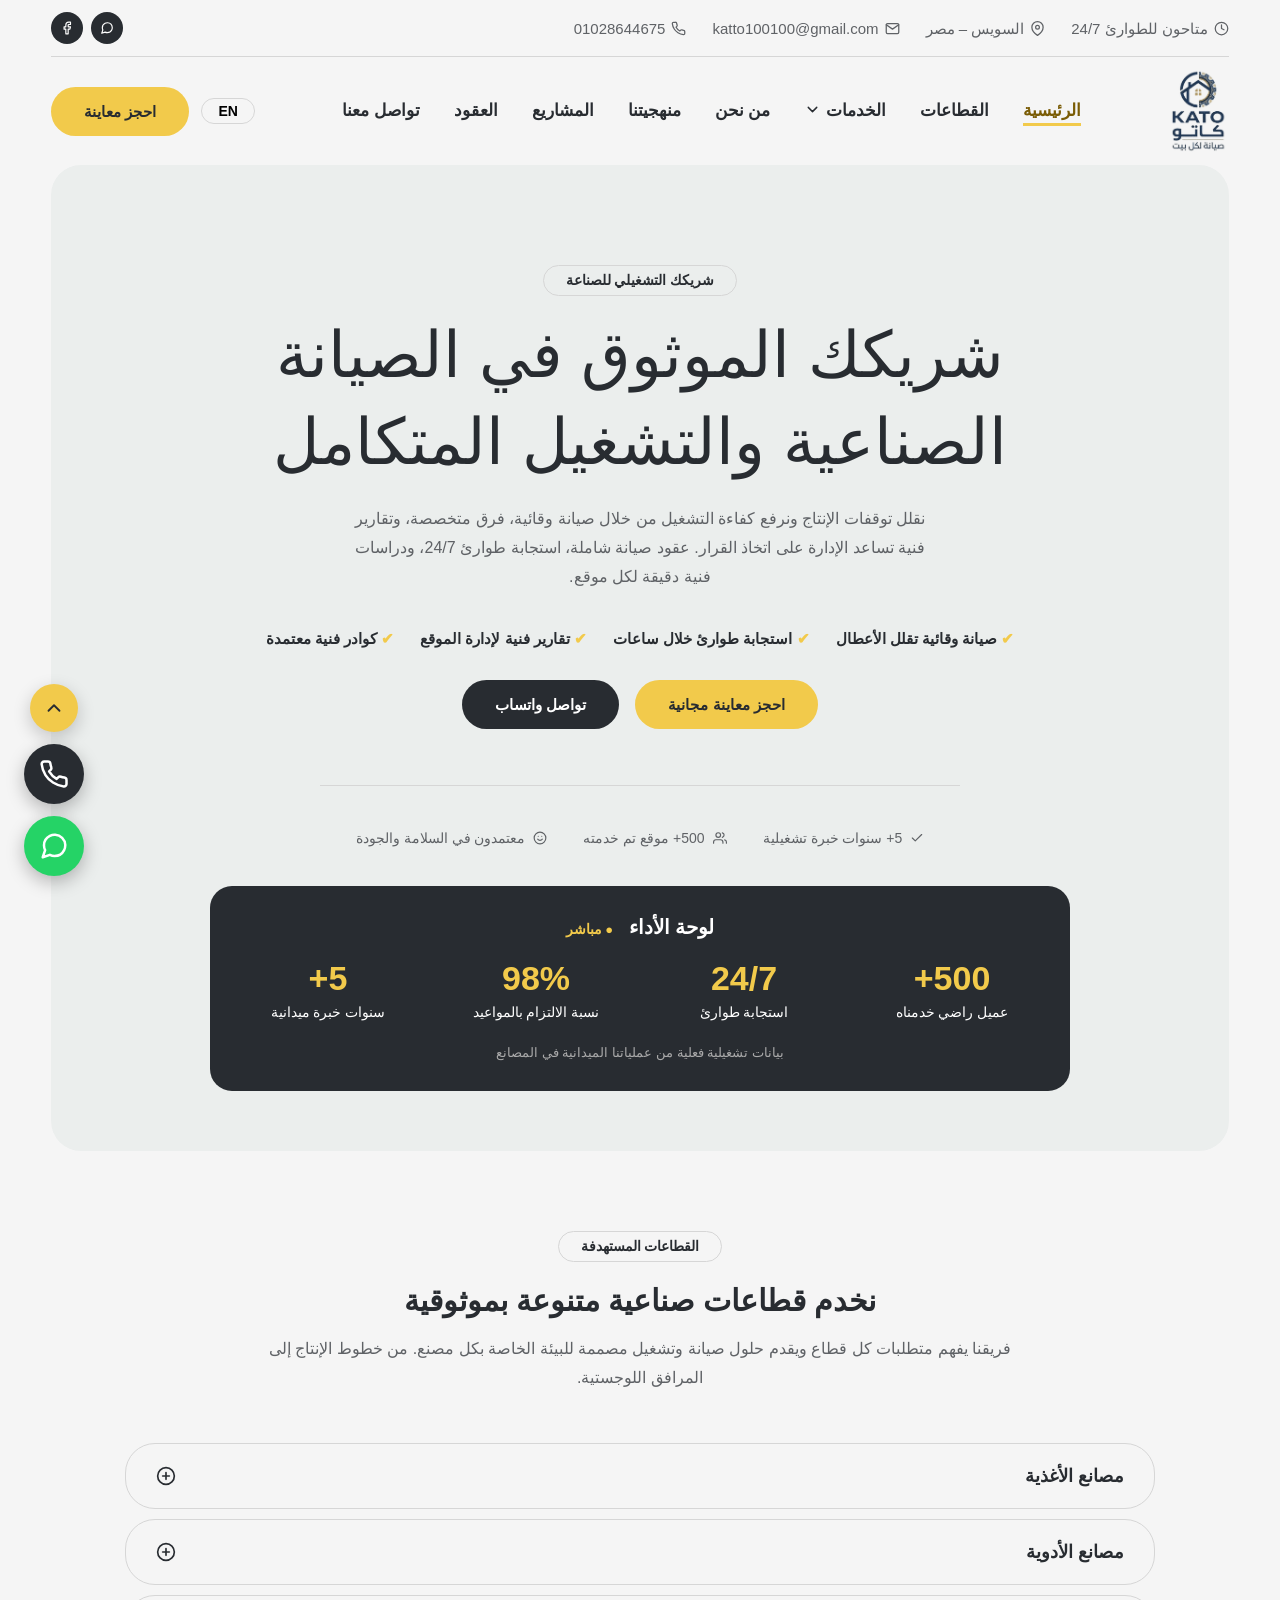
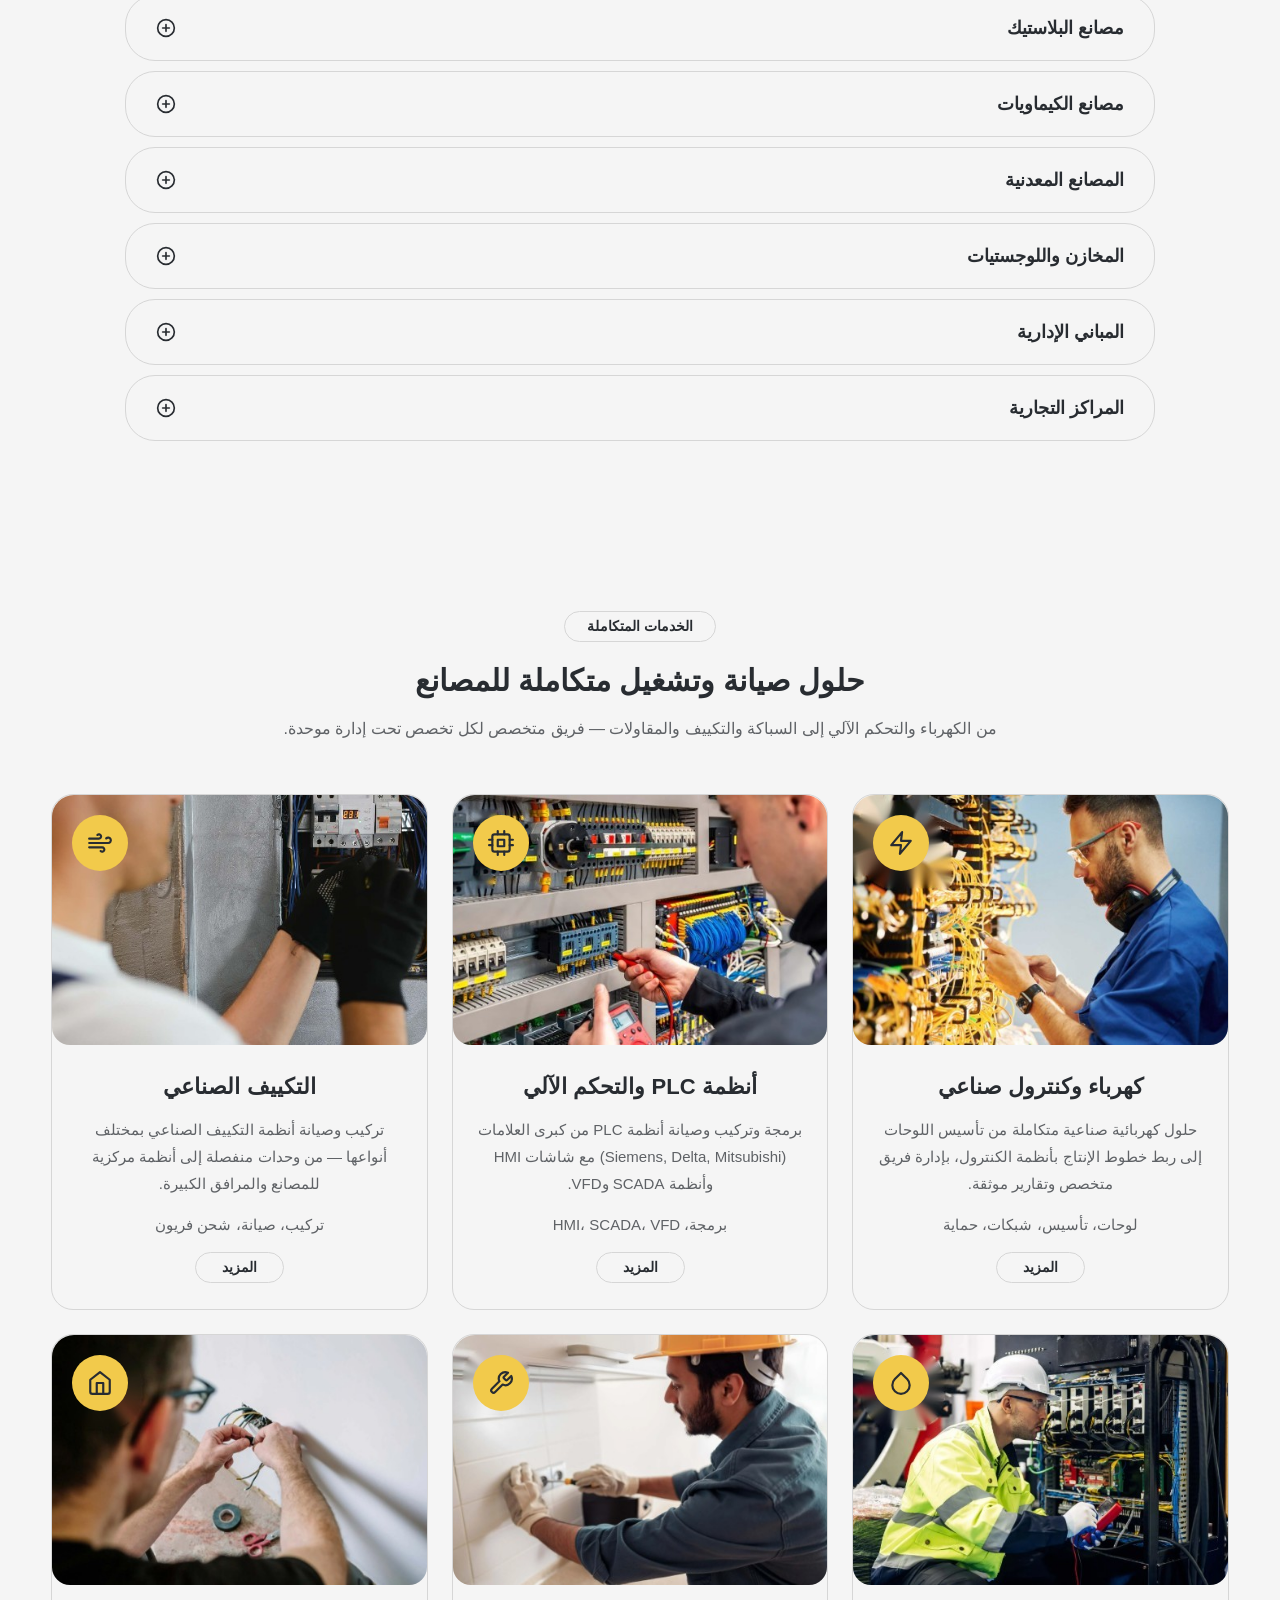
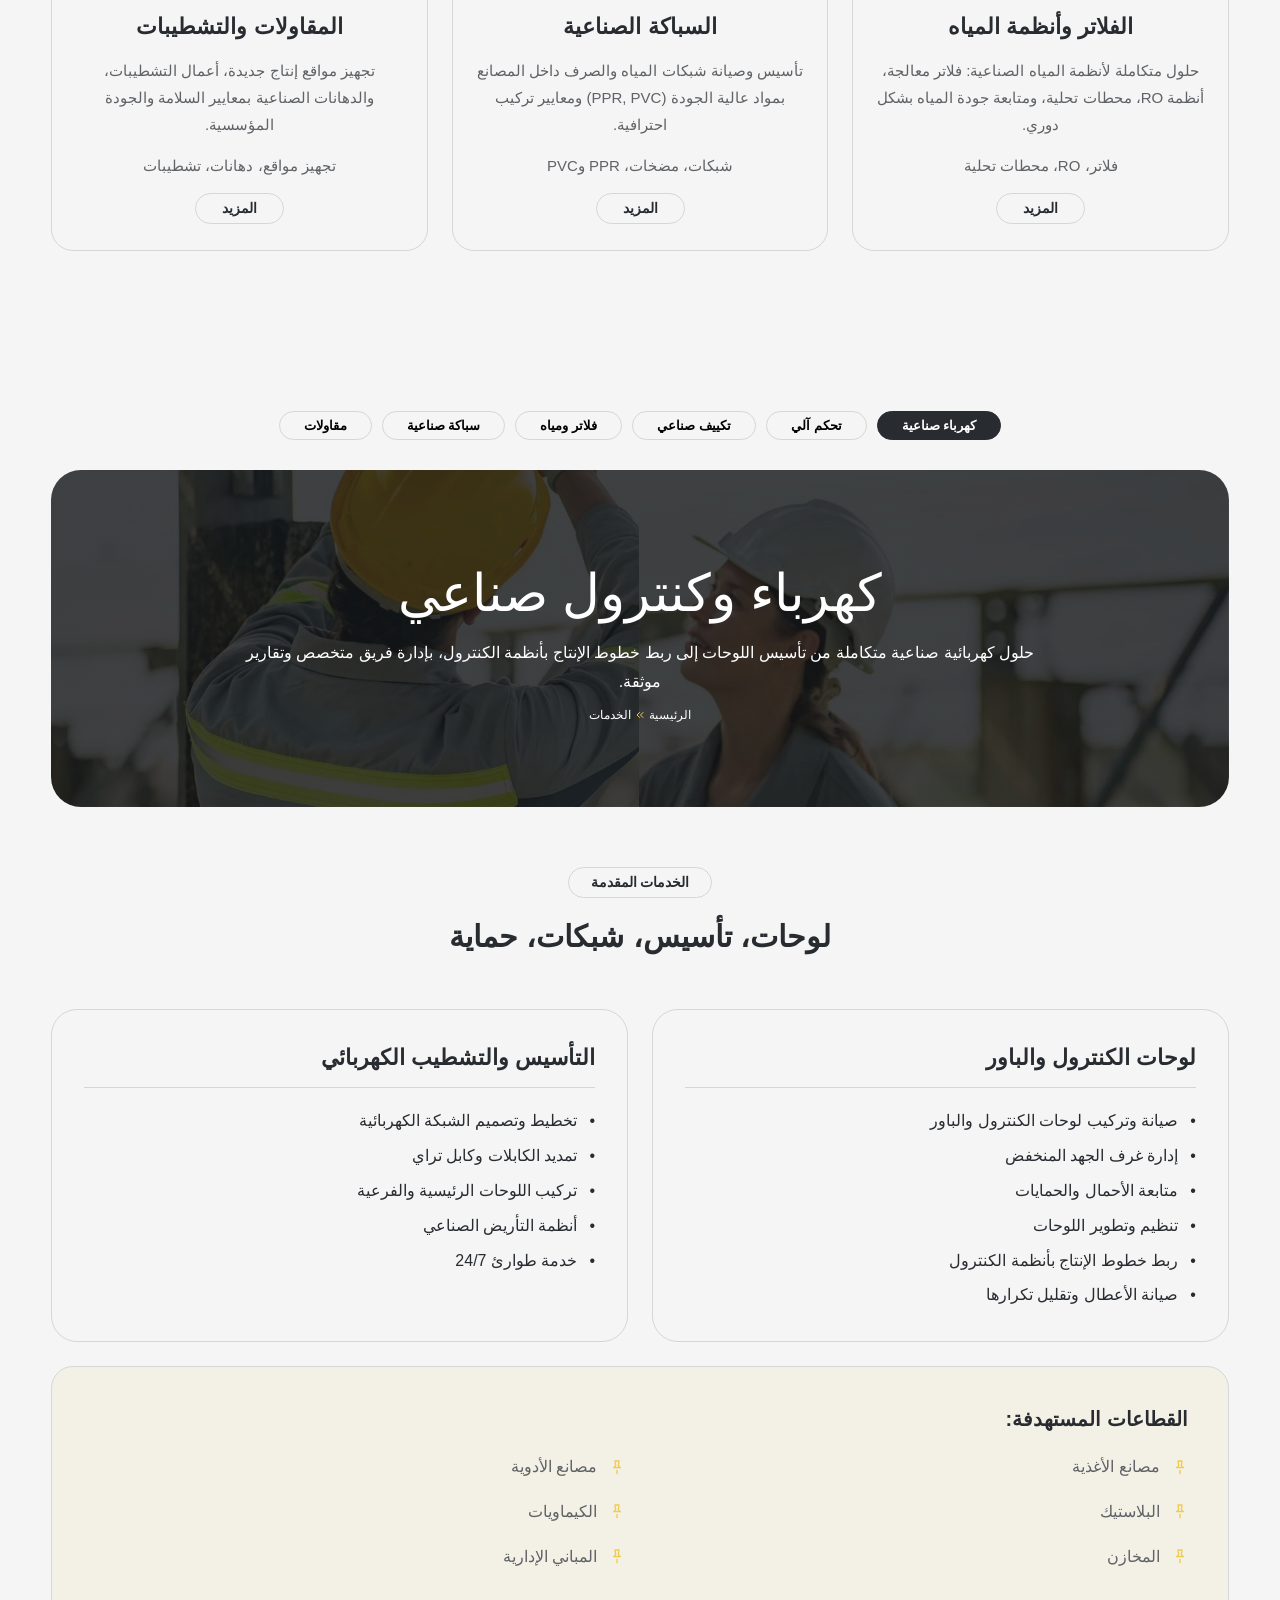
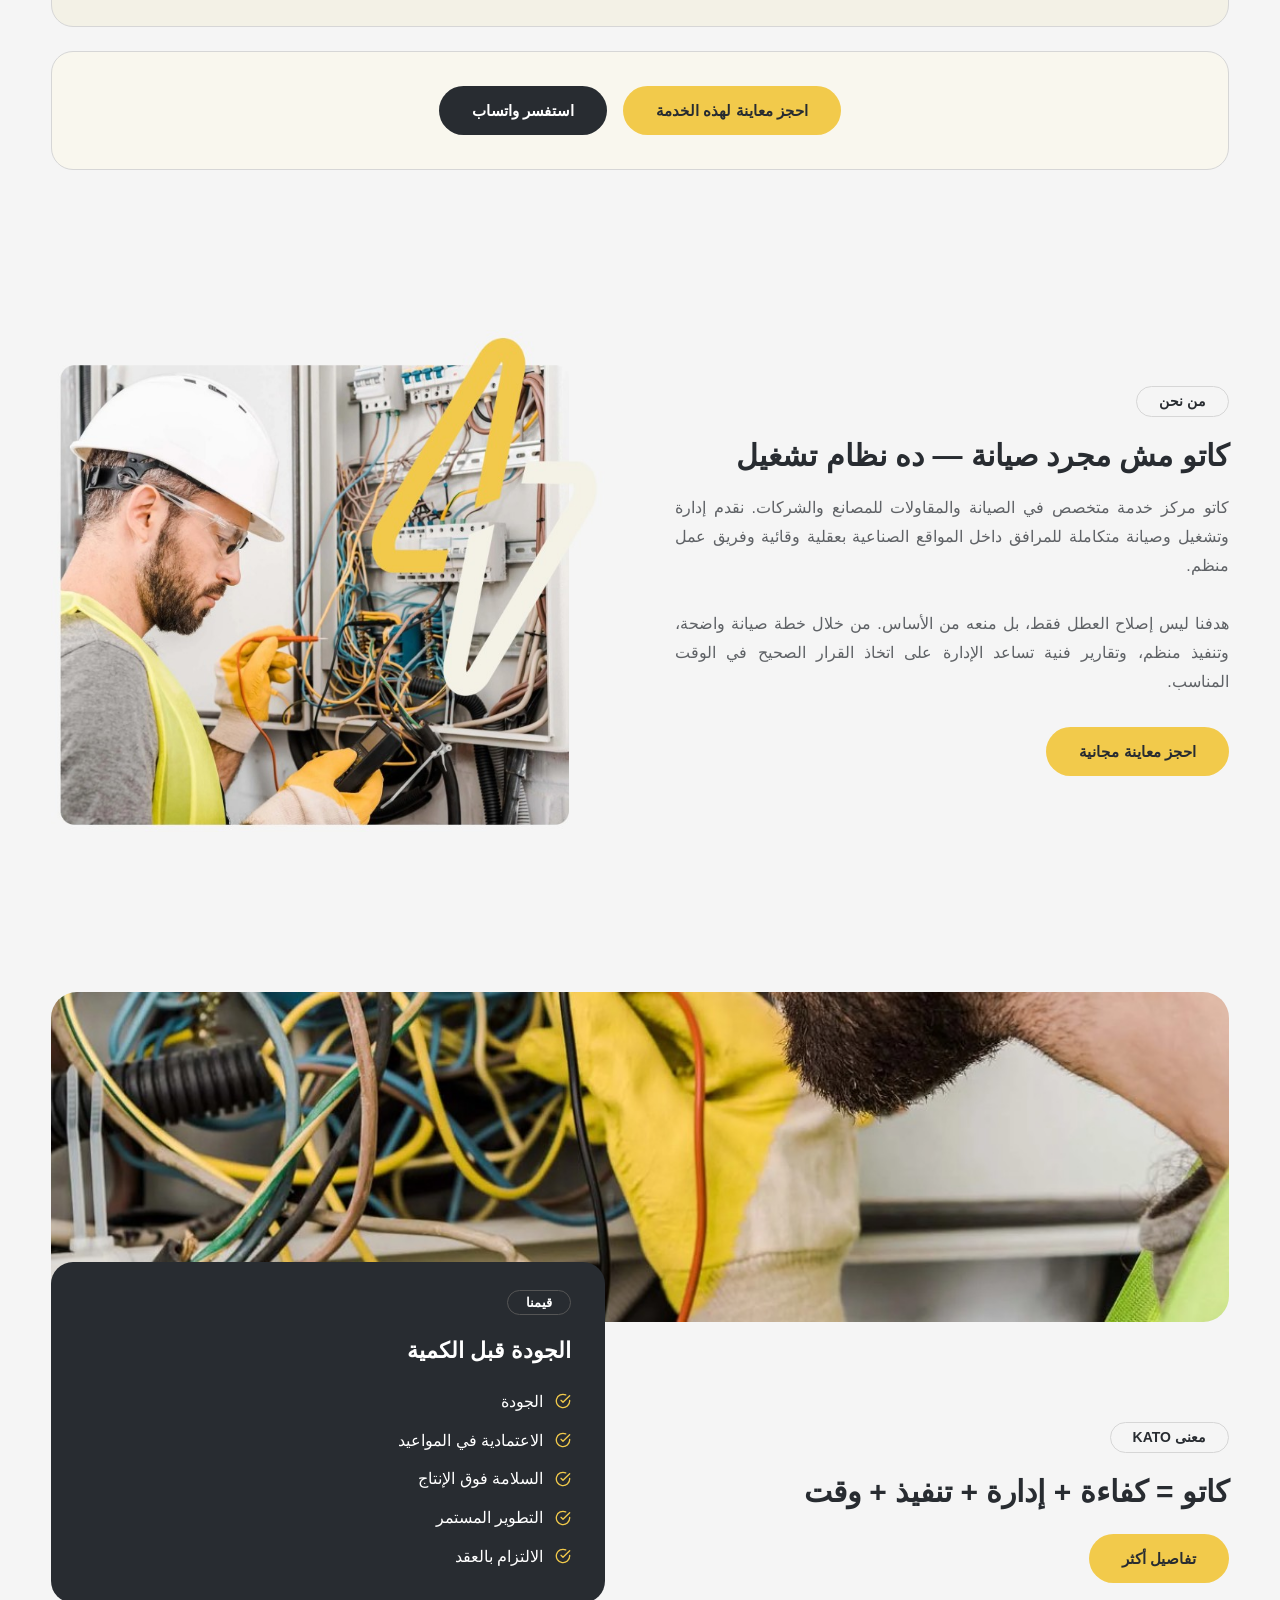
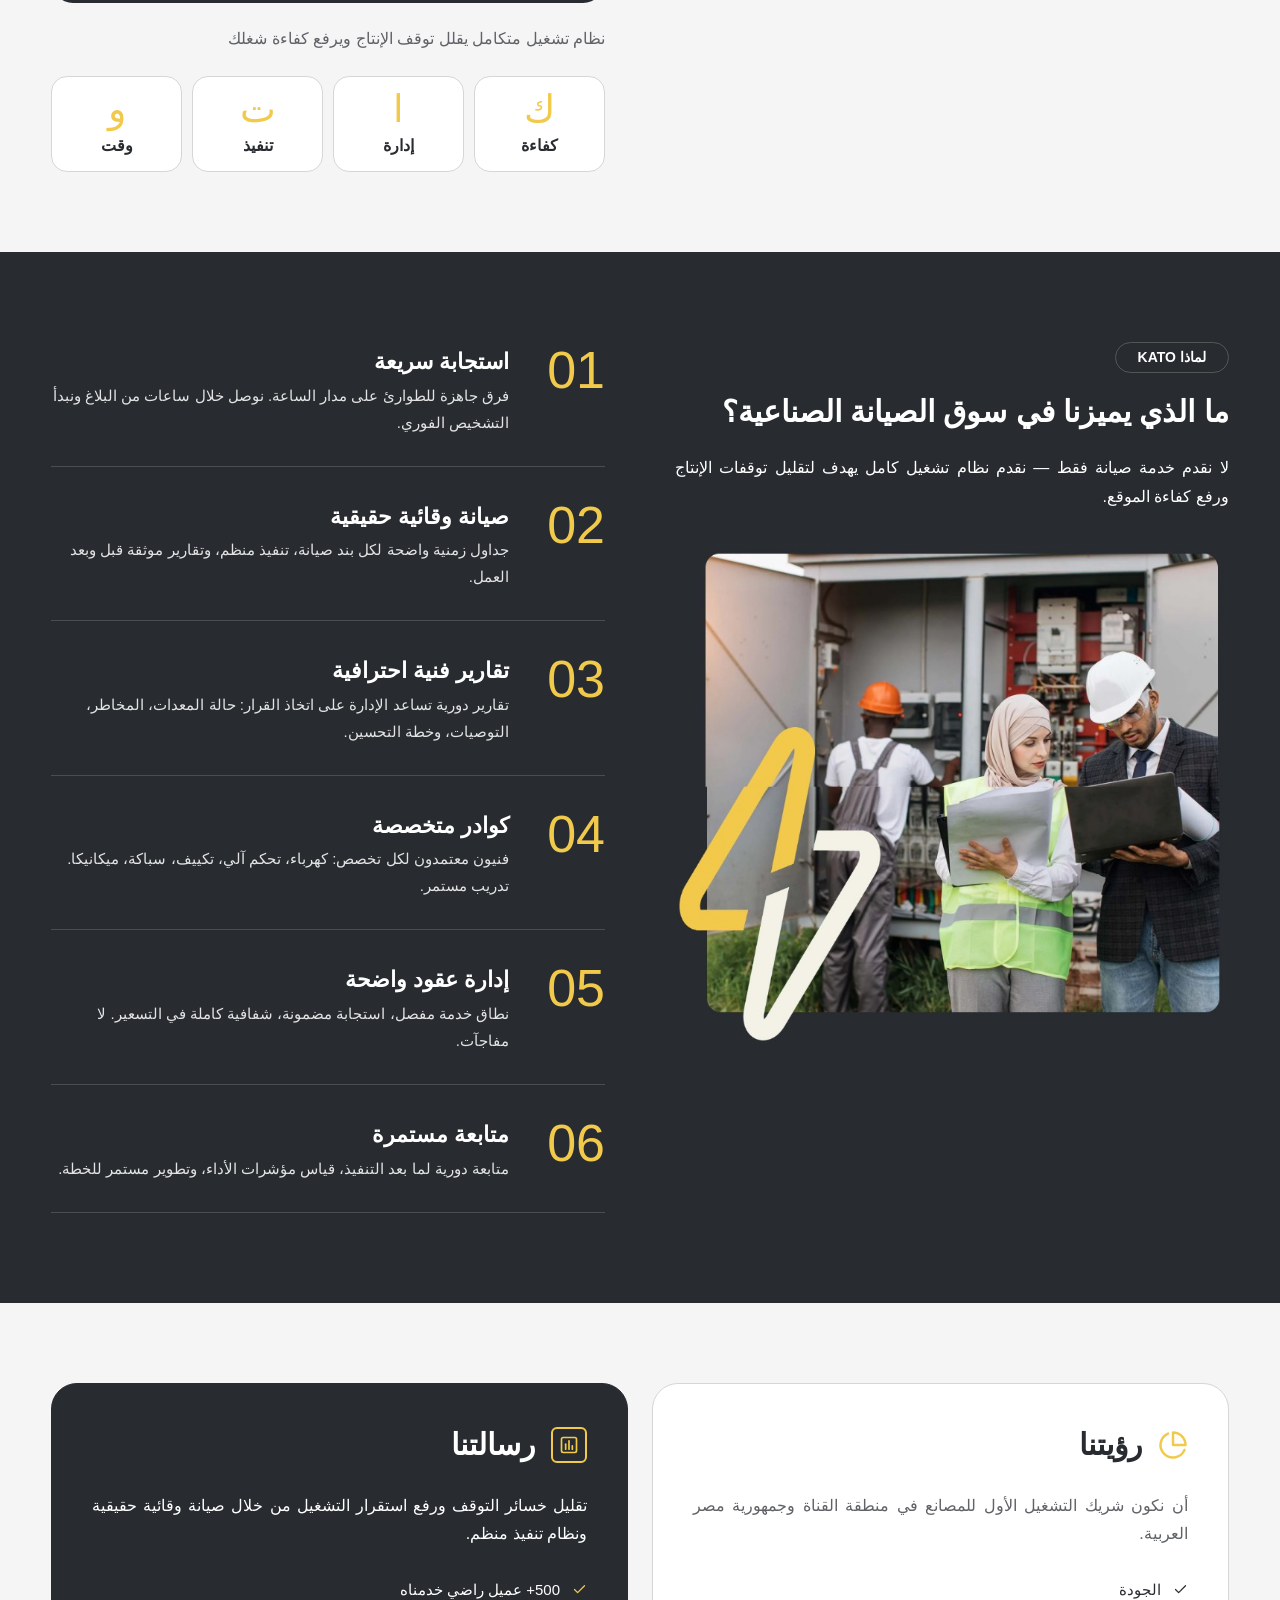
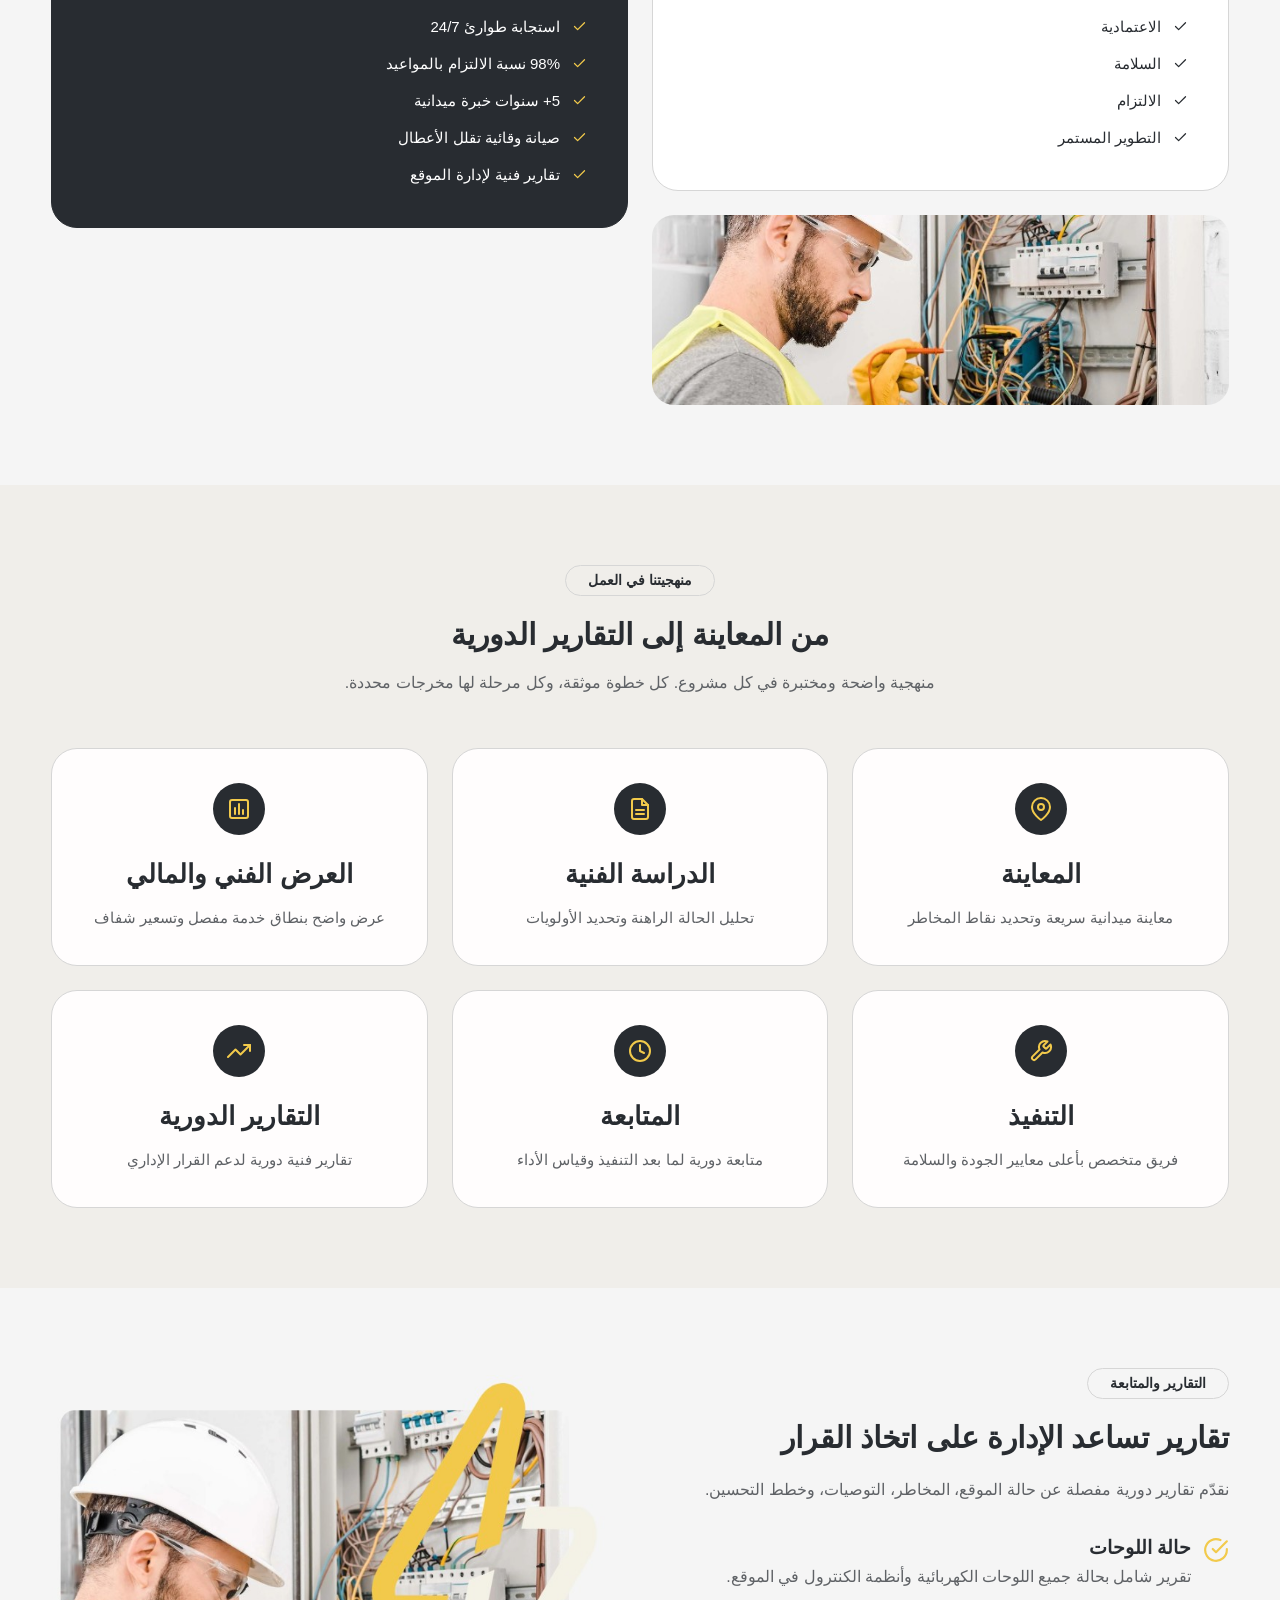
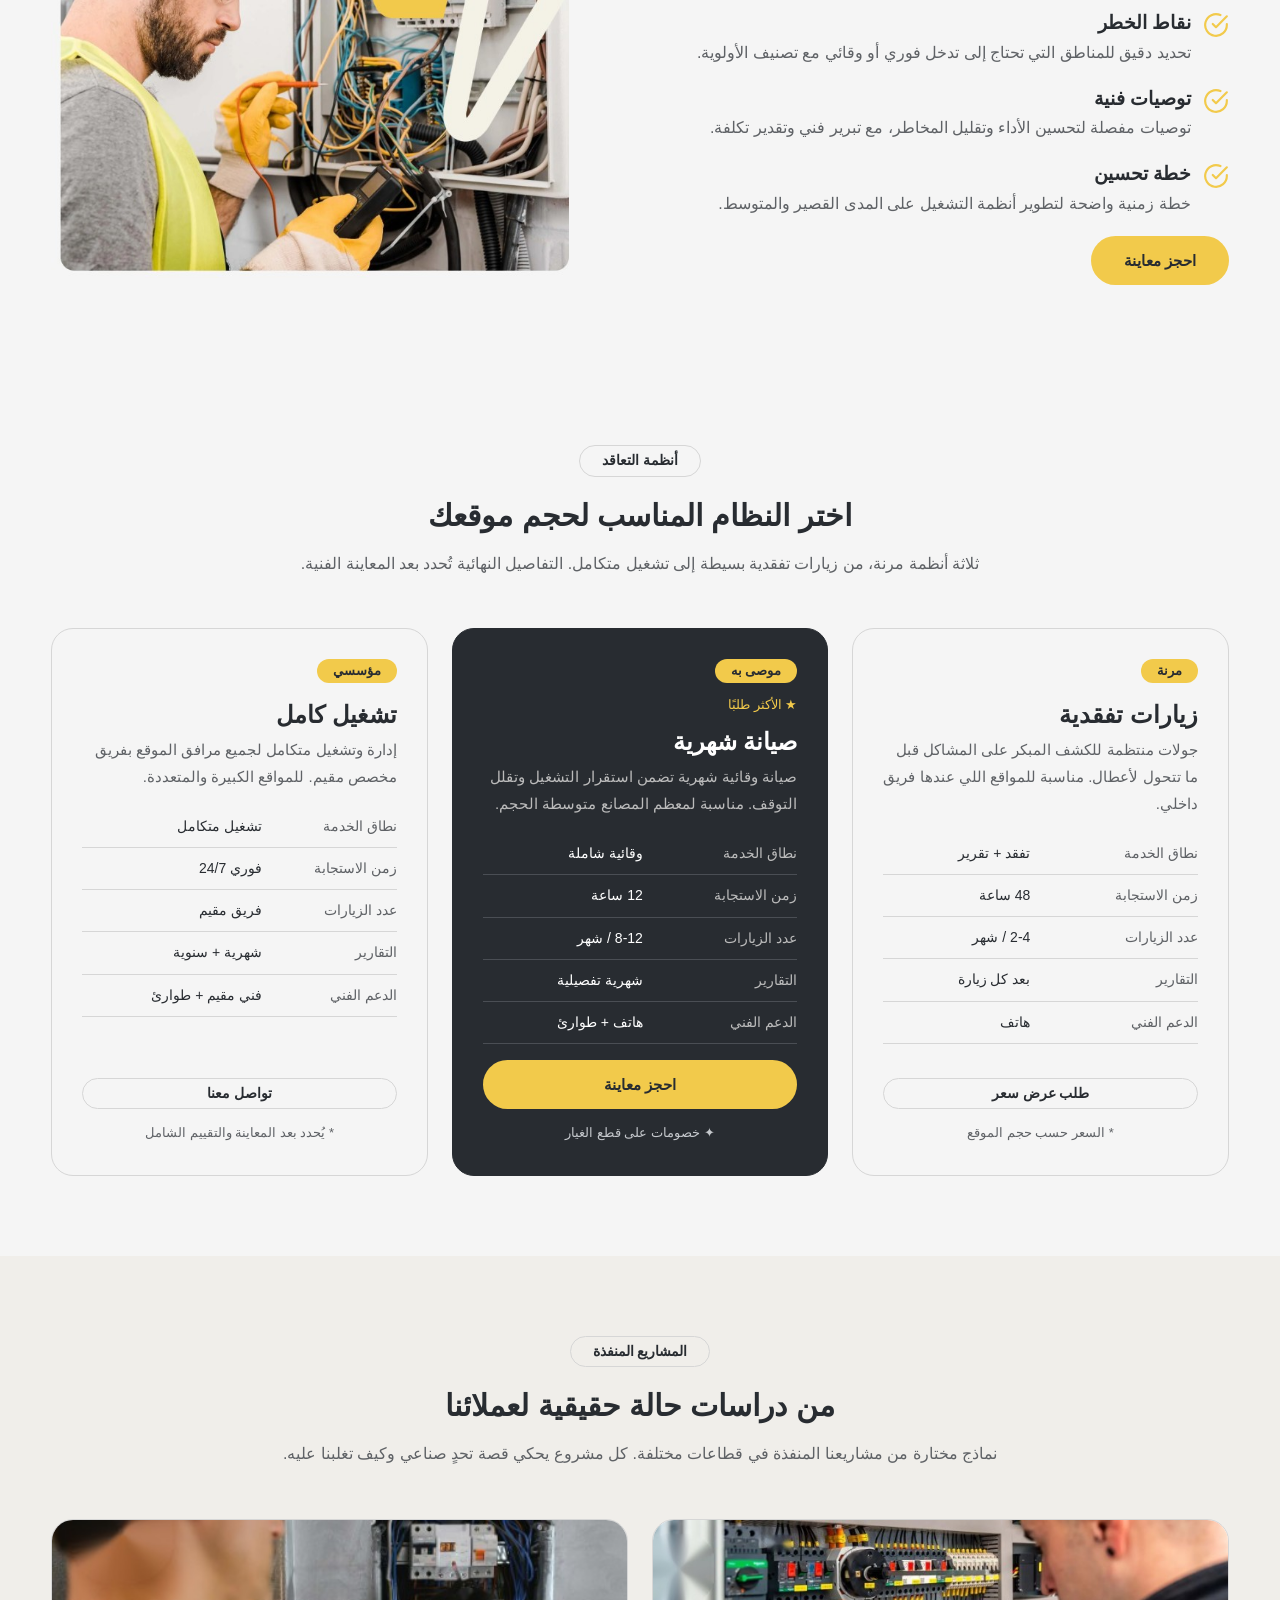
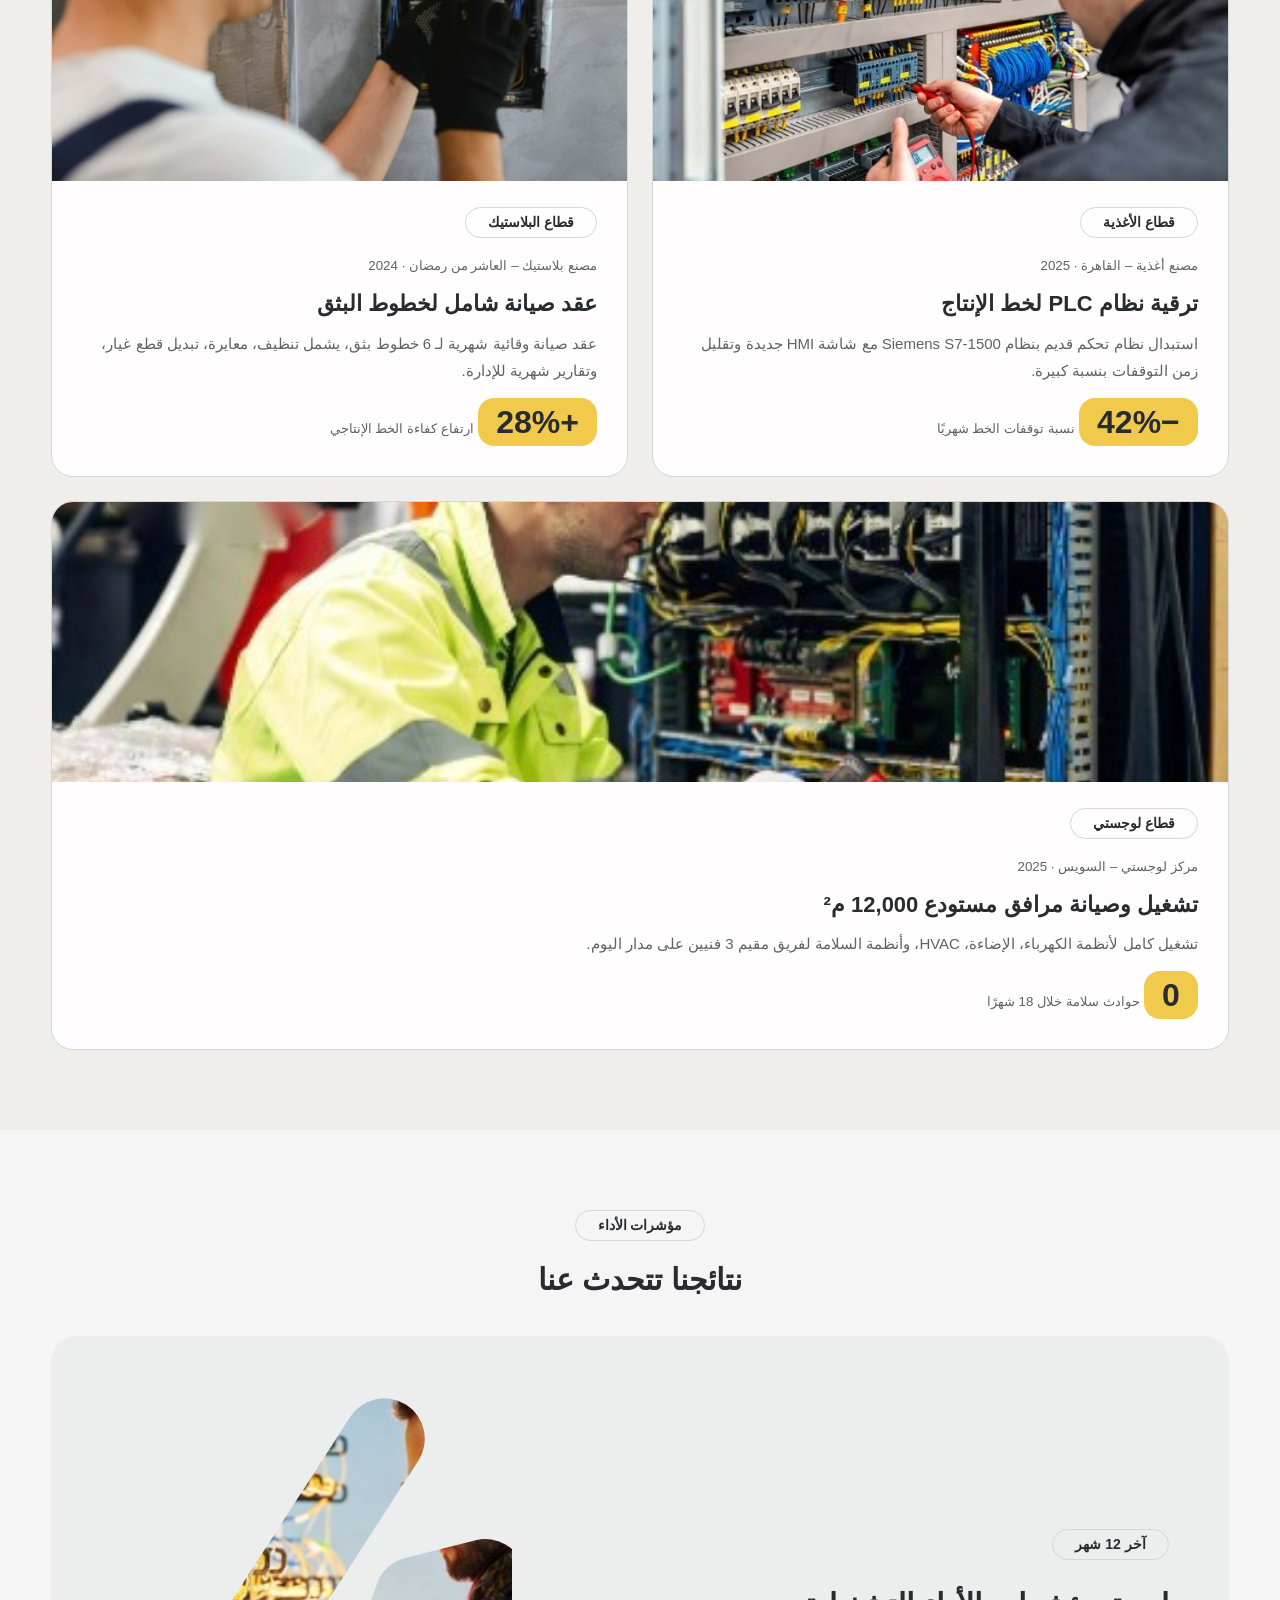
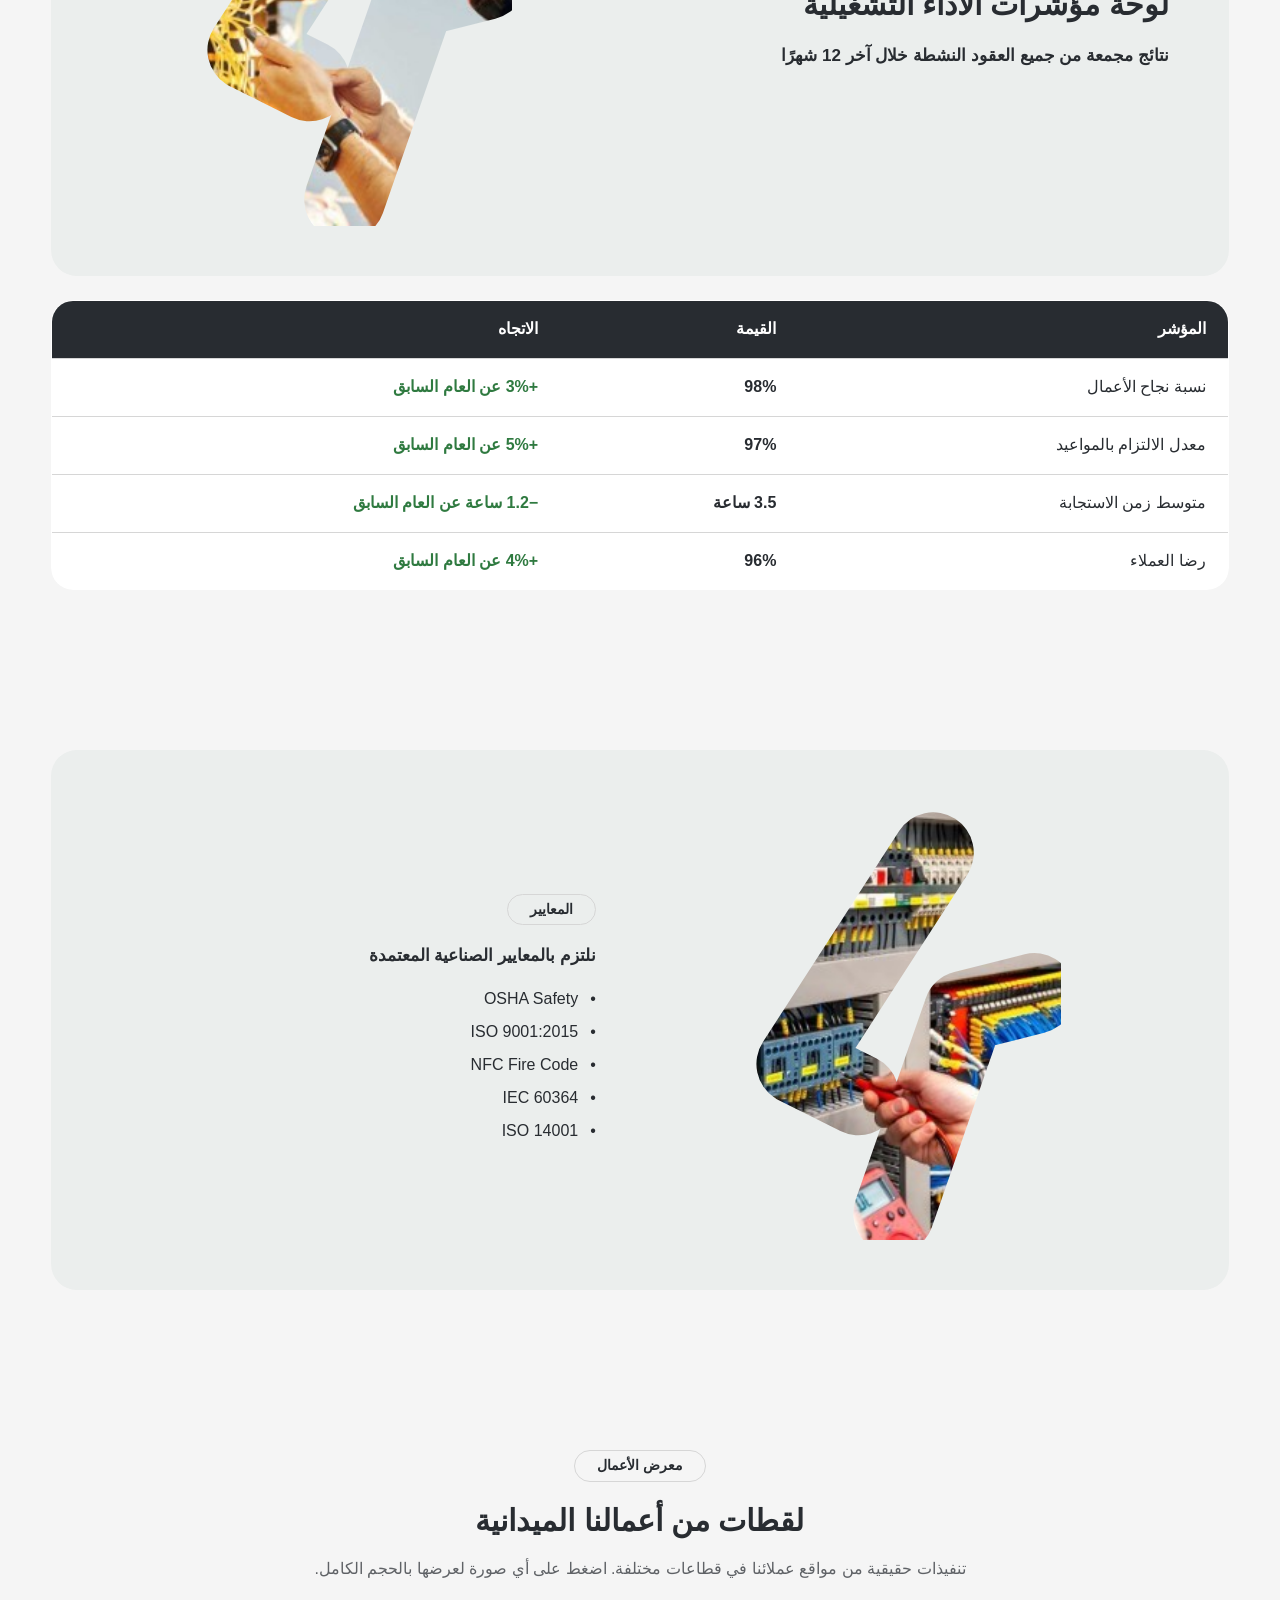
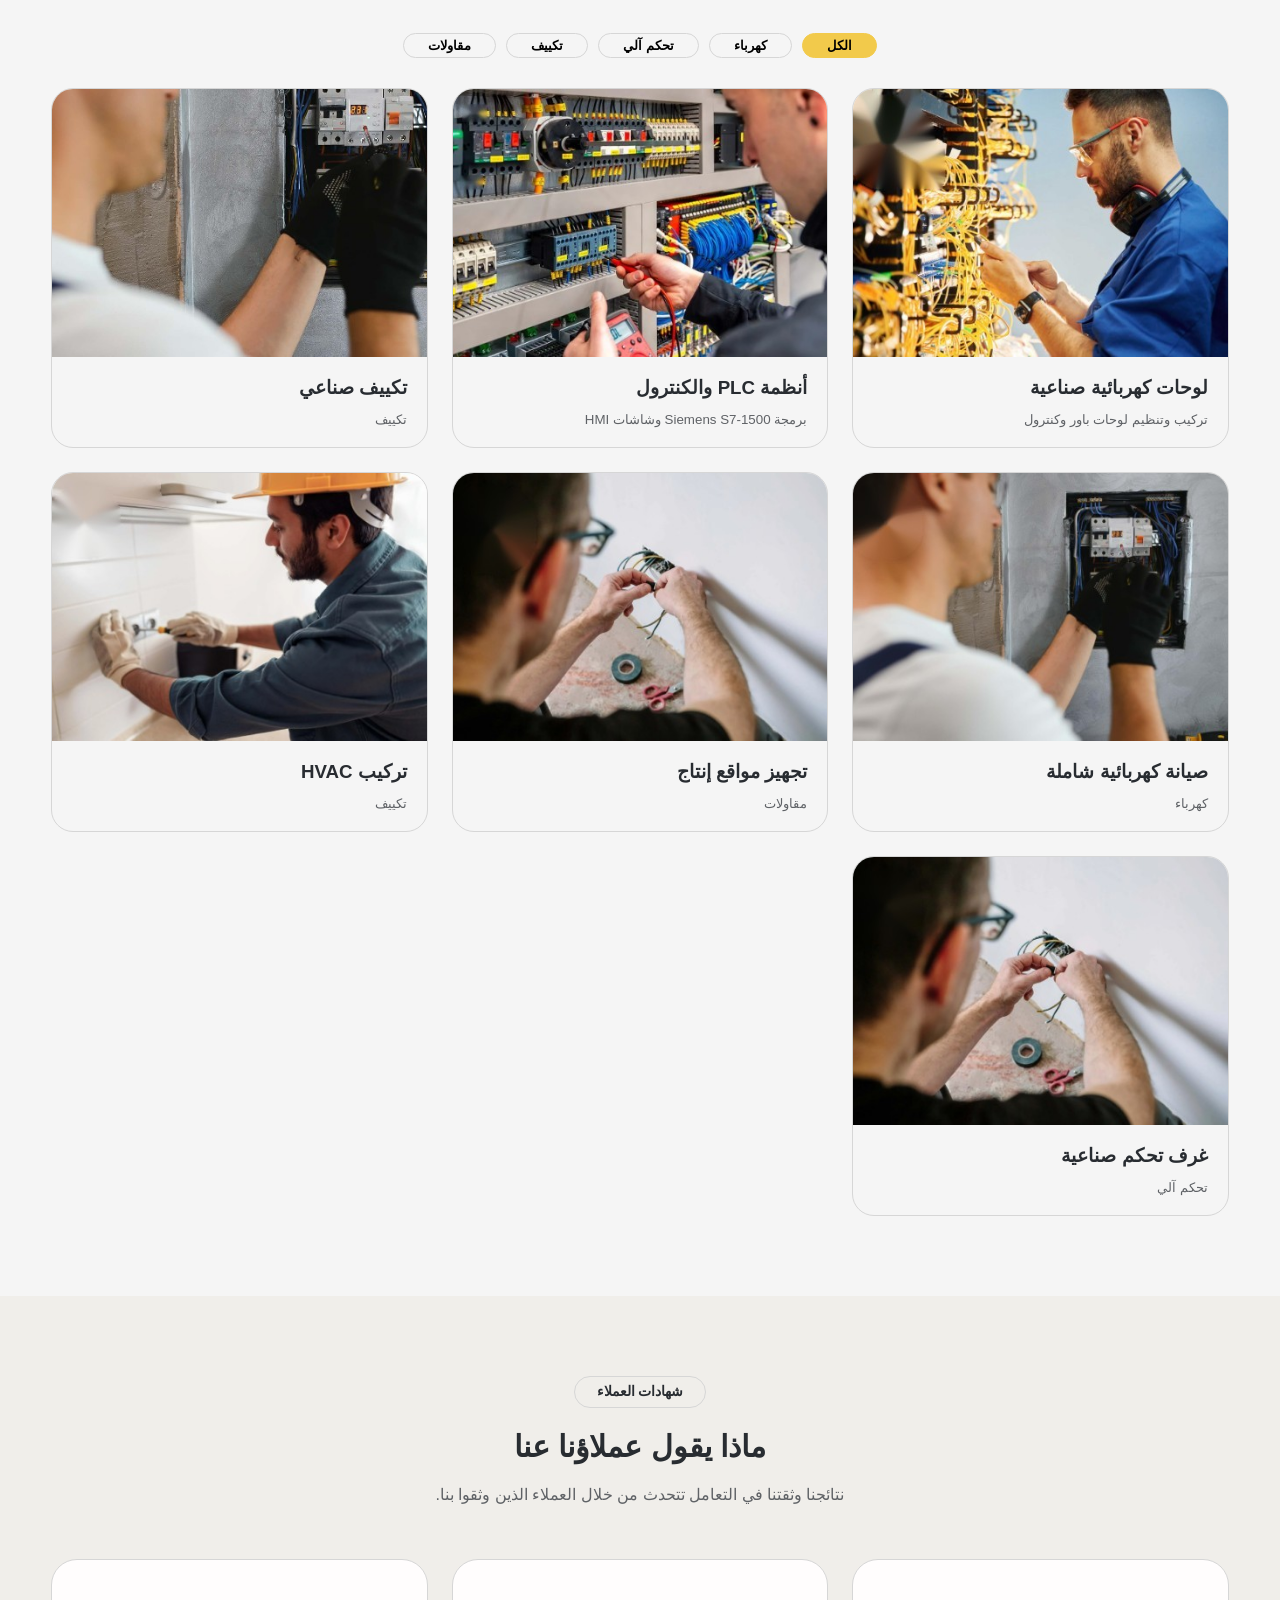
==== commit 9603eb8c: "Add files via upload" ====
--- a/index.html
+++ b/index.html
@@ -1,15 +1,23 @@
 <!DOCTYPE html>
 <html lang="ar" dir="rtl">
 <head>
-<meta charset="UTF-8"><meta name="viewport" content="width=device-width,initial-scale=1">
+<meta charset="UTF-8"><meta http-equiv="Content-Security-Policy" content="default-src 'self'; script-src 'self'; style-src 'self' 'unsafe-inline' https://fonts.googleapis.com; font-src https://fonts.gstatic.com; img-src 'self' data:; frame-src https://www.google.com; connect-src 'none'; object-src 'none'; base-uri 'self'; form-action 'none'">
+<meta name="referrer" content="strict-origin-when-cross-origin">
+<meta name="viewport" content="width=device-width,initial-scale=1">
 <title>KATO – كاتو | شريكك الموثوق في الصيانة الصناعية والتشغيل المتكامل</title>
 <meta name="description" content="KATO – شريكك الموثوق في الصيانة الصناعية والتشغيل المتكامل للمصانع والشركات. كفاءة · إدارة · تنفيذ · وقت.">
 <meta name="keywords" content="صيانة صناعية, مقاولات, تشغيل مصانع, كهرباء صناعية, PLC, HMI, SCADA, VFD, صيانة وقائية, KATO, Suez, Egypt">
-<link href="https://fonts.googleapis.com/css2?family=Tajawal:wght@400;500;700;800&family=Lalezar&display=swap" rel="stylesheet">
+<link rel="preconnect" href="https://fonts.googleapis.com">
+<link rel="preconnect" href="https://fonts.gstatic.com" crossorigin>
+<link href="https://fonts.googleapis.com/css2?family=Tajawal:wght@400;500;700;800&amp;family=Lalezar&amp;display=swap" rel="stylesheet">
+<meta name="theme-color" content="#282c31">
+<meta property="og:title" content="KATO – كاتو | شريكك الموثوق في الصيانة الصناعية والتشغيل المتكامل"><meta property="og:description" content="KATO – شريكك الموثوق في الصيانة الصناعية والتشغيل المتكامل للمصانع والشركات. كفاءة · إدارة · تنفيذ · وقت."><meta property="og:type" content="website"><meta property="og:locale" content="ar_AR"><meta property="og:image" content="assets/logo.png">
 <link rel="icon" type="image/png" href="assets/favicon.png">
 <link rel="stylesheet" href="style.css">
+<script type="application/ld+json">{"@context":"https://schema.org","@type":"LocalBusiness","name":"KATO – كاتو","description":"مركز صيانة ومقاولات متكامل للمصانع والشركات في مصر","telephone":"+20 1028644675","email":"katto100100@gmail.com","address":{"@type":"PostalAddress","addressLocality":"السويس","addressCountry":"EG","streetAddress":"السلام 1 – شارع عثمان"},"openingHours":"Mo-Su 00:00-23:59","sameAs":["https://www.facebook.com/profile.php?id=61578658141960"]}</script>
 </head>
 <body data-page="home">
+<a class="skip" href="#main">تخطي إلى المحتوى</a>
 <header class="header">
  <div class="topbar container">
   <div class="contact-top"><span data-i="clock">متاحون للطوارئ 24/7</span><span data-i="pin">السويس – مصر</span><span data-i="mail">katto100100@gmail.com</span><span data-i="phone">01028644675</span></div>
@@ -27,7 +35,7 @@
    <div class="navr"><button class="lang" id="lang" type="button" aria-label="Language">EN</button><a href="contact.html" class="btn btn-y nav-cta">احجز معاينة</a></div>
  </nav>
 </header>
-<main>
+<main id="main" tabindex="-1">
 <section id="home" class="container hero reveal">
  <span class="tag">شريكك التشغيلي للصناعة</span>
  <h1>شريكك الموثوق في الصيانة الصناعية والتشغيل المتكامل</h1>
@@ -35,31 +43,31 @@
  <ul class="ticks"><li>صيانة وقائية تقلل الأعطال</li><li>استجابة طوارئ خلال ساعات</li><li>تقارير فنية لإدارة الموقع</li><li>كوادر فنية معتمدة</li></ul>
  <div class="row"><a href="#contact" class="btn btn-y">احجز معاينة مجانية</a><a href="https://wa.me/201028644675" class="btn btn-d">تواصل واتساب</a></div>
  <div class="badges"><span><i data-i="check"></i>5+ سنوات خبرة تشغيلية</span><span><i data-i="users"></i>500+ موقع تم خدمته</span><span><i data-i="smile"></i>معتمدون في السلامة والجودة</span></div>
- <div class="snap"><h3>لوحة الأداء <em>● <span>مباشر</span></em></h3><div class="grid g4"><div><b>500+</b><span>عميل راضي خدمناه</span></div><div><b>24/7</b><span>استجابة طوارئ</span></div><div><b>98%</b><span>نسبة الالتزام بالمواعيد</span></div><div><b>5+</b><span>سنوات خبرة ميدانية</span></div></div><small>بيانات تشغيلية فعلية من عملياتنا الميدانية في المصانع</small></div>
+ <div class="snap"><h2>لوحة الأداء <em>● <span>مباشر</span></em></h2><div class="grid g4"><div><b><span data-count="500">500</span>+</b><span>عميل راضي خدمناه</span></div><div><b>24/7</b><span>استجابة طوارئ</span></div><div><b><span data-count="98">98</span>%</b><span>نسبة الالتزام بالمواعيد</span></div><div><b><span data-count="5">5</span>+</b><span>سنوات خبرة ميدانية</span></div></div><small>بيانات تشغيلية فعلية من عملياتنا الميدانية في المصانع</small></div>
 </section>
 <div id="dyn1"></div>
 <section id="contact" class="container sec reveal">
  <div class="split"><div class="txt"><span class="tag">تواصل معنا</span><h2>احجز معاينة مجانية لموقعك</h2><p>سيب بياناتك في النموذج أو تواصل معنا مباشرة عبر القنوات المتاحة. فريقنا هيتواصل معاك خلال 24 ساعة لتحديد موعد المعاينة.</p>
-  <h4 class="mt">بيانات التواصل</h4><p class="s">متاحون على مدار الساعة للطوارئ. للحجز والاستفسار استخدم القنوات التالية.</p>
+  <h3 class="mt">بيانات التواصل</h3><p class="s">متاحون على مدار الساعة للطوارئ. للحجز والاستفسار استخدم القنوات التالية.</p>
   <ul class="info" id="info"></ul></div>
   <div class="bimg"><img src="assets/contact-bolt.jpg" alt="KATO"></div></div>
  <div class="formbox"><form id="cf" novalidate><h3>نموذج الحجز الرسمي</h3><p class="s">سيب بياناتك بالتفصيل وهنتواصل معاك خلال 24 ساعة.</p>
-  <label>اسم الشركة / المصنع<input id="company"><em></em></label><label>المسؤول / الاسم الكامل<input id="name"><em></em></label>
-  <label>رقم الهاتف<input id="phone" type="tel"><em></em></label><label>البريد الإلكتروني (اختياري)<input id="email" type="email"><em></em></label>
+  <label>اسم الشركة / المصنع<input id="company" maxlength="120" autocomplete="organization"><em></em></label><label>المسؤول / الاسم الكامل<input id="name" maxlength="120" autocomplete="name"><em></em></label>
+  <label>رقم الهاتف<input id="phone" type="tel" maxlength="20" inputmode="tel" autocomplete="tel"><em></em></label><label>البريد الإلكتروني (اختياري)<input id="email" type="email" maxlength="120" autocomplete="email"><em></em></label>
   <label>نوع النشاط<select id="sector"></select><em></em></label><label>عدد المواقع (اختياري)<select id="sites"><option value="">—</option><option>1</option><option>2-3</option><option>4-5</option><option>5+</option></select></label>
-  <label>نوع الخدمة المطلوبة<select id="service"></select><em></em></label><label>وصف الموقع / الخدمة المطلوبة (اختياري)<textarea id="details" rows="4"></textarea></label>
+  <label>نوع الخدمة المطلوبة<select id="service"></select><em></em></label><label>وصف الموقع / الخدمة المطلوبة (اختياري)<textarea id="details" rows="4" maxlength="800"></textarea></label>
   <button class="btn btn-y" type="submit">إرسال عبر واتساب</button><div id="ok" class="ok" hidden><b>تم إرسال طلبك بنجاح</b><br>شكرًا لتواصلك مع كاتو. فريقنا هيتواصل معاك خلال 24 ساعة.</div></form>
-  <iframe title="map" loading="lazy" src="https://www.google.com/maps?q=El+Salam+1,+Suez,+Egypt&output=embed"></iframe></div>
+  <iframe title="خريطة موقع كاتو – السويس" sandbox="allow-scripts allow-same-origin allow-popups" referrerpolicy="no-referrer-when-downgrade" loading="lazy" src="https://www.google.com/maps?q=El+Salam+1,+Suez,+Egypt&amp;output=embed"></iframe></div>
 </section>
 </main>
 <footer class="footer"><div class="container fgrid">
  <div><a href="index.html" class="logo flogo" aria-label="KATO"><img src="assets/logo.png" alt="KATO كاتو – صيانة لكل بيت" width="129" height="187"></a><p>مركز صيانة ومقاولات متكامل للمصانع والشركات في مصر. نقلل توقف الإنتاج ونرفع كفاءة تشغيلك من خلال فرق متخصصة وتقارير فنية موثوقة.</p>
   <div class="social y"><a href="https://www.facebook.com/profile.php?id=61578658141960" data-i="fb" aria-label="Facebook"></a><a href="https://wa.me/201028644675" data-i="wa" aria-label="WhatsApp"></a></div></div>
- <div><h4>العنوان</h4><p>السويس – السلام 1 – شارع عثمان، بجوار مسجد سعد ابن أبي وقاص</p><h4>التواصل</h4><p>01028644675<br>01124271997</p><p>katto100100@gmail.com</p></div>
- <div><h4>روابط سريعة</h4><a href="index.html#industries">القطاعات</a><a href="services.html">الخدمات</a><a href="about.html">من نحن</a><a href="services.html#workflow">منهجيتنا</a><a href="projects.html">المشاريع</a><a href="services.html#plans">العقود</a></div>
- <div><h4>الخدمات</h4><a href="service-electrical.html">كهرباء وكنترول</a><a href="service-plc.html">أنظمة PLC</a><a href="service-hvac.html">التكييف الصناعي</a><a href="service-water.html">الفلاتر وأنظمة المياه</a><a href="service-plumbing.html">السباكة الصناعية</a><a href="service-contracting.html">مقاولات وتشطيبات</a></div>
+ <div><h3>العنوان</h3><p>السويس – السلام 1 – شارع عثمان، بجوار مسجد سعد ابن أبي وقاص</p><h3>التواصل</h3><p>01028644675<br>01124271997</p><p>katto100100@gmail.com</p></div>
+ <div><h3>روابط سريعة</h3><a href="index.html#industries">القطاعات</a><a href="services.html">الخدمات</a><a href="about.html">من نحن</a><a href="services.html#workflow">منهجيتنا</a><a href="projects.html">المشاريع</a><a href="services.html#plans">العقود</a><a href="why.html">لماذا نحن</a><a href="faq.html">الأسئلة الشائعة</a></div>
+ <div><h3>الخدمات</h3><a href="service-electrical.html">كهرباء وكنترول</a><a href="service-plc.html">أنظمة PLC</a><a href="service-hvac.html">التكييف الصناعي</a><a href="service-water.html">الفلاتر وأنظمة المياه</a><a href="service-plumbing.html">السباكة الصناعية</a><a href="service-contracting.html">مقاولات وتشطيبات</a></div>
 </div><div class="copy"><span>© 2026 KATO. جميع الحقوق محفوظة.</span> &nbsp;|&nbsp; <span>كفاءة · إدارة · تنفيذ · وقت</span></div></footer>
-<div class="fab"><a class="call" href="tel:01028644675" aria-label="اتصل بنا الآن" data-i="phone"></a><a class="wa" href="https://wa.me/201028644675" aria-label="تواصل عبر واتساب" data-i="wa"></a></div>
-<div class="modal" id="modal" hidden><div><button aria-label="إغلاق">×</button><img alt=""><h3></h3><p></p></div></div>
+<aside class="fab" aria-label="اتصال سريع"><a class="call" href="tel:01028644675" aria-label="اتصل بنا الآن" data-i="phone"></a><a class="wa" href="https://wa.me/201028644675" aria-label="تواصل عبر واتساب" data-i="wa"></a></aside>
+<div class="modal" id="modal" hidden role="dialog" aria-modal="true" aria-label="معرض الأعمال"><div><button aria-label="إغلاق">×</button><img alt=""><h3></h3><p></p></div></div>
 <script src="script.js"></script>
 </body></html>
--- a/style.css
+++ b/style.css
@@ -1,4 +1,4 @@
-:root{--y:#f2ca4b;--d:#282c31;--bg:#f5f5f5;--alt:#ebeeed;--alt2:#f0eeea;--cream:#f3f1e6;--mut:#77797d;--line:#d6d6d6}
+:root{--y:#f2ca4b;--d:#282c31;--bg:#f5f5f5;--alt:#ebeeed;--alt2:#f0eeea;--cream:#f3f1e6;--mut:#5f6266;--line:#d6d6d6}
 *{box-sizing:border-box;margin:0;padding:0}html{scroll-behavior:smooth}
 body{font-family:Tajawal,sans-serif;background:var(--bg);color:var(--d);line-height:1.8;overflow-x:hidden}
 a{color:inherit;text-decoration:none}ul,ol{list-style:none}img{max-width:100%;display:block}h2{font-size:30px;font-weight:800;line-height:1.5}h3,h4{font-weight:800}
@@ -14,14 +14,14 @@
 .contact-top{display:flex;gap:26px}.contact-top span svg{margin-inline-end:6px}
 .social{display:flex;gap:8px}.social a{width:32px;height:32px;border-radius:50%;background:var(--d);color:#fff;display:grid;place-items:center;font-size:14px;transition:.3s}.social a:hover{background:var(--y);color:var(--d)}.social.y a{background:var(--y);color:var(--d);width:36px;height:36px}
 .nav{display:flex;align-items:center;justify-content:space-between;padding:20px 0;position:relative}
-.logo{display:flex;flex-direction:column;line-height:1.1}.logo b{font-family:Lalezar,Tajawal;font-size:40px;font-weight:400;letter-spacing:2px}.logo small{font-size:11px;color:var(--mut);font-weight:700}
+.logo{display:flex;flex-direction:column;line-height:1.1}.logo b{font-family:Lalezar,Tajawal,sans-serif;font-size:40px;font-weight:400;letter-spacing:2px}.logo small{font-size:11px;color:var(--mut);font-weight:700}
 .menu{display:flex;gap:34px;font-weight:700;font-size:17px}.menu>li>a{transition:.3s;display:block}.menu a:hover,.menu a.active{color:var(--y)}
 .has-dd{position:relative}.dd{position:absolute;top:100%;right:0;min-width:260px;background:#fff;border-radius:20px;box-shadow:0 10px 30px #0002;padding:14px 22px;opacity:0;visibility:hidden;transform:translateY(10px);transition:.3s;z-index:20}
 .has-dd.open .dd,.has-dd:hover .dd{opacity:1;visibility:visible;transform:none}.dd a{display:block;padding:5px 0;font-size:15px;color:var(--mut)}.dd li:first-child a{color:var(--d)}
 .burger{display:none;background:none;border:0;font-size:28px;cursor:pointer}
 /* hero */
 .hero{background:var(--alt);border-radius:30px;text-align:center;padding:100px 5% 60px}
-h1{font-family:Lalezar,Tajawal;font-size:64px;font-weight:400;line-height:1.35;margin-bottom:20px;max-width:900px;margin-inline:auto}
+h1{font-family:Lalezar,Tajawal,sans-serif;font-size:64px;font-weight:400;line-height:1.35;margin-bottom:20px;max-width:900px;margin-inline:auto}
 .hero>p{max-width:600px;margin:0 auto 34px;color:var(--mut)}.row{display:flex;gap:16px;justify-content:center;flex-wrap:wrap}
 .badges{display:flex;gap:36px;justify-content:center;margin:56px auto 0;padding-top:40px;border-top:1px solid var(--line);max-width:640px;color:var(--mut);font-size:14px;flex-wrap:wrap}.badges svg{margin-inline-end:8px}
 /* accordion */
@@ -39,7 +39,7 @@
 /* tabs / detail page */
 .tabs{display:flex;flex-wrap:wrap;gap:10px;justify-content:center;margin:0 0 30px}.tabs button{font-family:inherit;font-weight:700;border:1px solid var(--line);background:none;border-radius:30px;padding:6px 24px;cursor:pointer;transition:.3s}.tabs button.on{background:var(--d);color:#fff;border-color:var(--d)}
 .banner{border-radius:30px;background-size:cover;background-position:center;color:#fff;text-align:center;padding:90px 8% 80px;margin-bottom:60px;position:relative}
-.banner h3{font-family:Lalezar,Tajawal;font-size:52px;font-weight:400;line-height:1.3;margin-bottom:12px}.banner p{max-width:820px;margin:auto;font-size:16px}
+.banner h3{font-family:Lalezar,Tajawal,sans-serif;font-size:52px;font-weight:400;line-height:1.3;margin-bottom:12px}.banner p{max-width:820px;margin:auto;font-size:16px}
 .crumb{font-size:12px;margin-top:8px}.crumb svg{color:var(--y)}
 .bcard{background:transparent;border:1px solid var(--line);border-radius:26px;padding:28px 32px}.bcard h4{font-size:22px;padding-bottom:10px;border-bottom:1px solid var(--line);margin-bottom:16px}.bcard li{padding:3px 0}.bcard li::before{content:"•";margin-inline-end:12px}
 .cream{background:var(--cream);border:1px solid var(--line);border-radius:22px;padding:34px 40px;margin-top:24px;color:var(--mut)}.cream li{padding:6px 0}.cream li svg{color:var(--y);margin-inline-end:12px}.cream.c{text-align:center;color:var(--d)}.cream h4{color:var(--d);margin-bottom:10px}
@@ -106,7 +106,7 @@
 @media(max-width:575px){[dir=ltr] .fab{right:12px}}
 
 /* multi-page additions */
-.pg-banner{padding-top:18px}.banner h1{font-family:Lalezar,Tajawal;font-size:52px;font-weight:400;line-height:1.3;margin-bottom:12px;color:#fff}.crumb b{color:var(--y);margin:0 6px}.crumb a:hover{color:var(--y)}
+.pg-banner{padding-top:18px}.banner h1{font-family:Lalezar,Tajawal,sans-serif;font-size:52px;font-weight:400;line-height:1.3;margin-bottom:12px;color:#fff}.crumb b{color:var(--y);margin:0 6px}.crumb a:hover{color:var(--y)}
 .bcard p{color:var(--mut);margin-bottom:12px}.cream p{color:var(--mut);margin:0 0 14px}.cream ul{display:grid;grid-template-columns:1fr 1fr;gap:4px 30px;margin-bottom:14px}.cream.c{text-align:center;background:#f9f7ee}.cream.c p{color:var(--d);font-weight:500;margin:0}
 .vcard{display:block}a.vcard h3{font-size:22px}
 @media(max-width:991px){.banner h1{font-size:38px}.cream ul{grid-template-columns:1fr}}
@@ -123,8 +123,34 @@
 .ticks{display:flex;flex-wrap:wrap;gap:8px 26px;justify-content:center;margin:0 auto 28px;font-weight:700;font-size:15px}.ticks li::before{content:"✔ ";color:var(--y)}
 .snap{background:var(--d);color:#fff;border-radius:22px;padding:26px;max-width:860px;margin:34px auto 0;text-align:center}.snap h3{margin-bottom:16px;font-size:20px}.snap em{font-style:normal;color:var(--y);font-size:13px;margin-inline-start:10px}
 .snap b{display:block;font-size:34px;color:var(--y);font-weight:800;line-height:1.2}.snap span{font-size:14px}.snap small{display:block;margin-top:14px;color:#aaa}
-.kgrid{display:grid;grid-template-columns:repeat(4,1fr);gap:10px;margin-top:22px}.kgrid div{border:1px solid var(--line);border-radius:16px;text-align:center;padding:10px 6px;font-weight:700;background:#fff}.kgrid b{display:block;font-family:Lalezar,Tajawal;font-size:38px;font-weight:400;color:var(--y);line-height:1.2}
+.kgrid{display:grid;grid-template-columns:repeat(4,1fr);gap:10px;margin-top:22px}.kgrid div{border:1px solid var(--line);border-radius:16px;text-align:center;padding:10px 6px;font-weight:700;background:#fff}.kgrid b{display:block;font-family:Lalezar,Tajawal,sans-serif;font-size:38px;font-weight:400;color:var(--y);line-height:1.2}
 .kpi{width:100%;border-collapse:collapse;background:#fff;border:1px solid var(--line);border-radius:22px;overflow:hidden;margin-top:24px}.kpi th,.kpi td{padding:14px 22px;text-align:start;border-bottom:1px solid var(--line)}.kpi th{background:var(--d);color:#fff}.kpi td:last-child{color:#3a8a4b;font-weight:700}.kpi tr:last-child td{border:0}
 .pills{display:flex;flex-wrap:wrap;gap:8px}
 @media(max-width:991px){.only-m{display:block}.menu .only-m .btn{display:inline-block}.kgrid{grid-template-columns:repeat(2,1fr)}}
 @media(max-width:575px){.contact-top{gap:2px 14px;font-size:12px}}
+
+/* ===== merged (from kato-premium): sticky header, a11y, CTA band, back-to-top ===== */
+:root{--tb:46px}html{scroll-padding-top:120px}
+.header{position:sticky;top:calc(var(--tb) * -1);z-index:100;background:rgba(245,245,245,.96);-webkit-backdrop-filter:blur(8px);backdrop-filter:blur(8px);transition:box-shadow .3s}
+.header.scrolled{box-shadow:0 8px 28px -14px rgba(0,0,0,.4)}.header .nav{transition:padding .3s}.header.scrolled .nav{padding-block:4px}.header.scrolled .logo img{height:60px}.logo img{transition:height .3s}
+.skip{position:absolute;inset-inline-start:12px;top:-80px;background:var(--d);color:#fff;padding:8px 18px;border-radius:10px;z-index:300}.skip:focus{top:12px}
+:focus-visible{outline:3px solid var(--y);outline-offset:3px}
+.fab .up{width:48px;height:48px;margin-inline:6px;background:var(--y);color:var(--d);border:0;border-radius:50%;display:grid;place-items:center;font-size:22px;cursor:pointer;box-shadow:0 6px 18px #0003;opacity:0;visibility:hidden;transform:translateY(10px);transition:.3s}.fab .up.show{opacity:1;visibility:visible;transform:none}.fab .up:hover{transform:scale(1.08)}
+.ctaband{background:var(--d);color:#fff;border-radius:30px;text-align:center;padding:70px 6%}.ctaband h2{color:#fff;max-width:760px;margin:0 auto 12px}.ctaband p{color:#cfd2d6;max-width:640px;margin:0 auto 28px}.btn-o2{border:1px solid #6b7077;color:#fff}.btn-o2:hover{background:#fff;color:var(--d)}
+[dir=ltr] .fab{left:auto;right:24px}
+@media(max-width:575px){.ctaband{padding:48px 6%}[dir=ltr] .fab{right:12px}}
+@media(prefers-reduced-motion:reduce){*{animation:none!important;transition:none!important;scroll-behavior:auto!important}.reveal{opacity:1;transform:none}}
+.snap b span{font-size:inherit;display:inline;color:inherit}
+
+/* ===== audit fixes: contrast, headings, focus ===== */
+.menu a:hover,.menu a.active{color:#7a5c05}.menu a.active{box-shadow:inset 0 -3px var(--y)}.dd a:hover{color:#7a5c05}
+.kpi td:last-child{color:#2f7a40}.plan.rec small{color:#c5c8cc}.footer h3{font-size:22px;margin-bottom:16px}
+.has-dd:focus-within .dd{opacity:1;visibility:visible;transform:none}.gi:focus-visible{outline-offset:-3px}
+h3.mt{margin-top:26px;font-size:18px}
+
+.bcard h3{font-size:22px;padding-bottom:10px;border-bottom:1px solid var(--line);margin-bottom:16px}.feat h3{font-size:19px;line-height:1.4}.info h3{font-size:19px;line-height:1.4}.cream h3{color:var(--d);margin-bottom:10px;font-size:20px}
+.snap h2{margin-bottom:16px;font-size:20px;font-weight:800;line-height:1.5}.vcard .nm{display:block;font-weight:800;font-size:18px}.plan.rec .bd{color:var(--d)}
+.contact-top svg,.badges svg{flex:none}
+
+.tscroll{overflow-x:auto;-webkit-overflow-scrolling:touch;margin-top:24px;border-radius:22px}.tscroll .kpi{margin-top:0;min-width:300px}
+@media(max-width:575px){.kpi th,.kpi td{padding:10px 12px;font-size:14px}}
